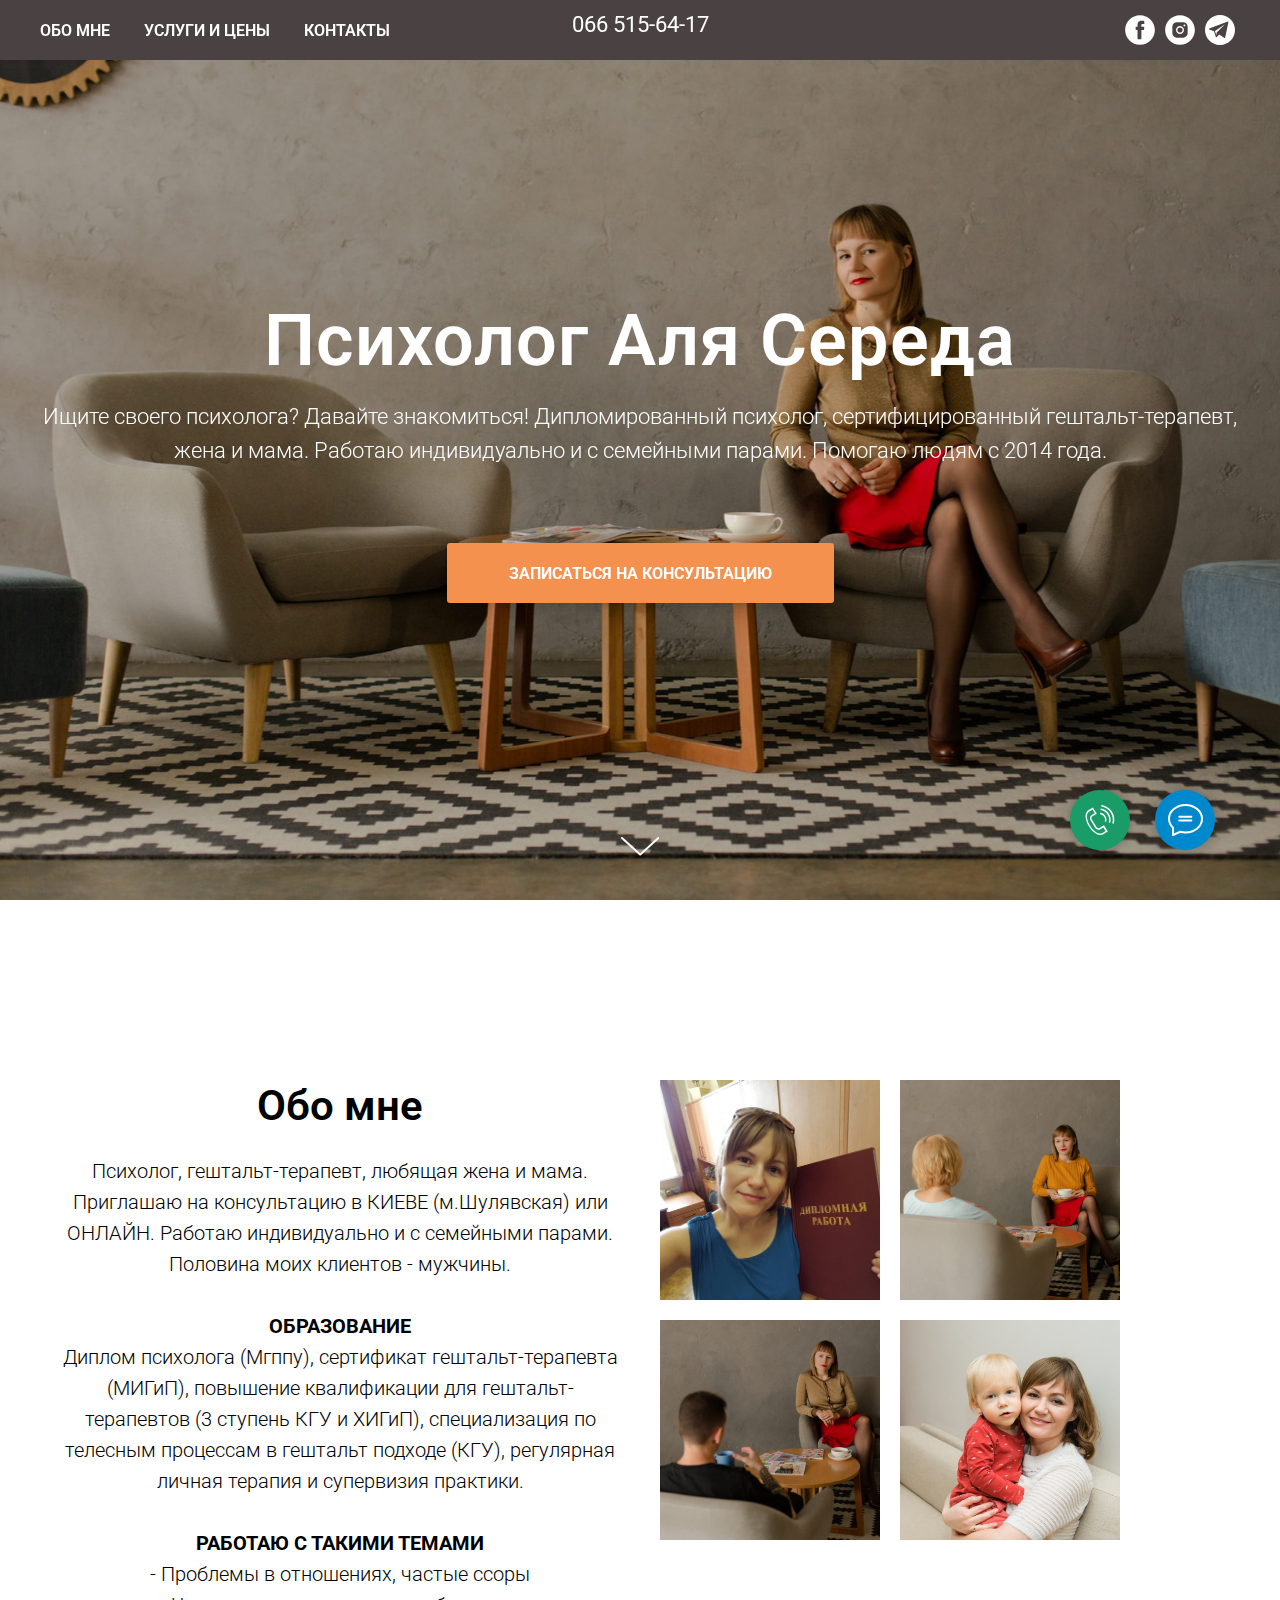
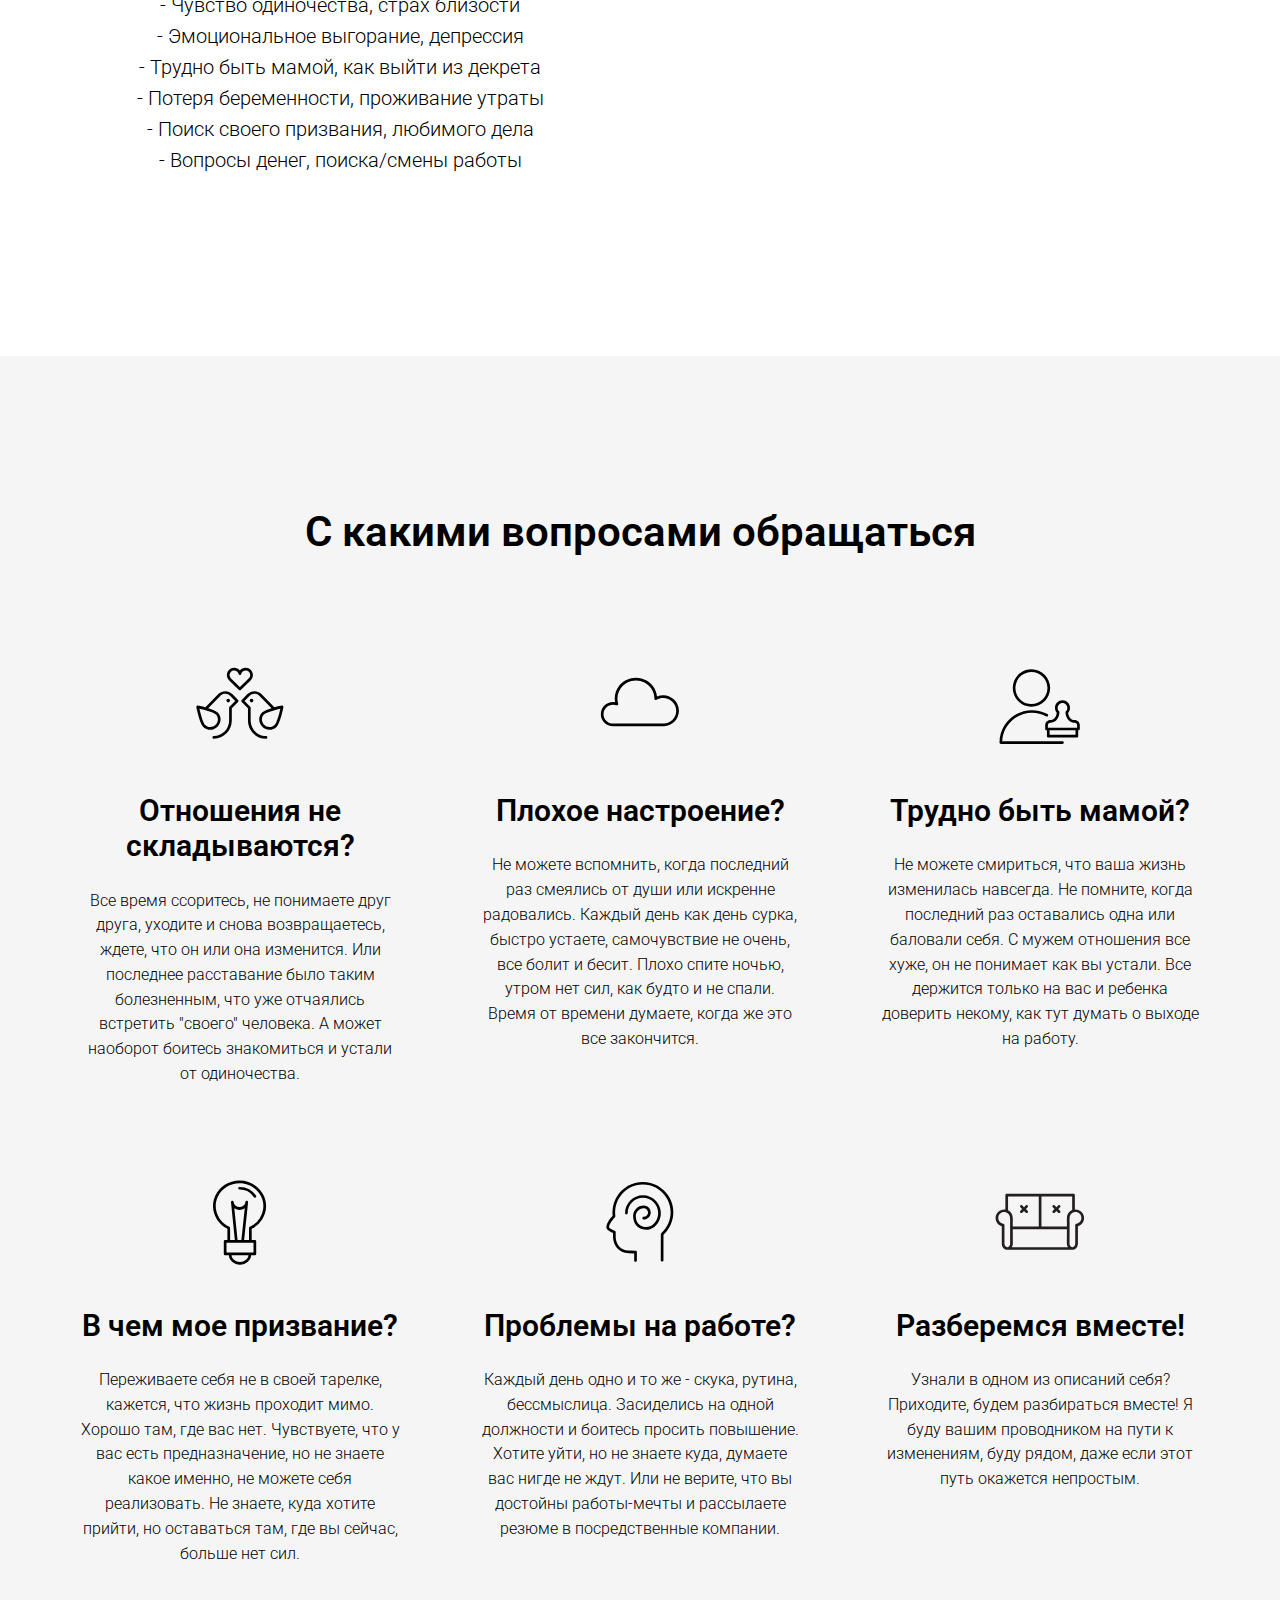
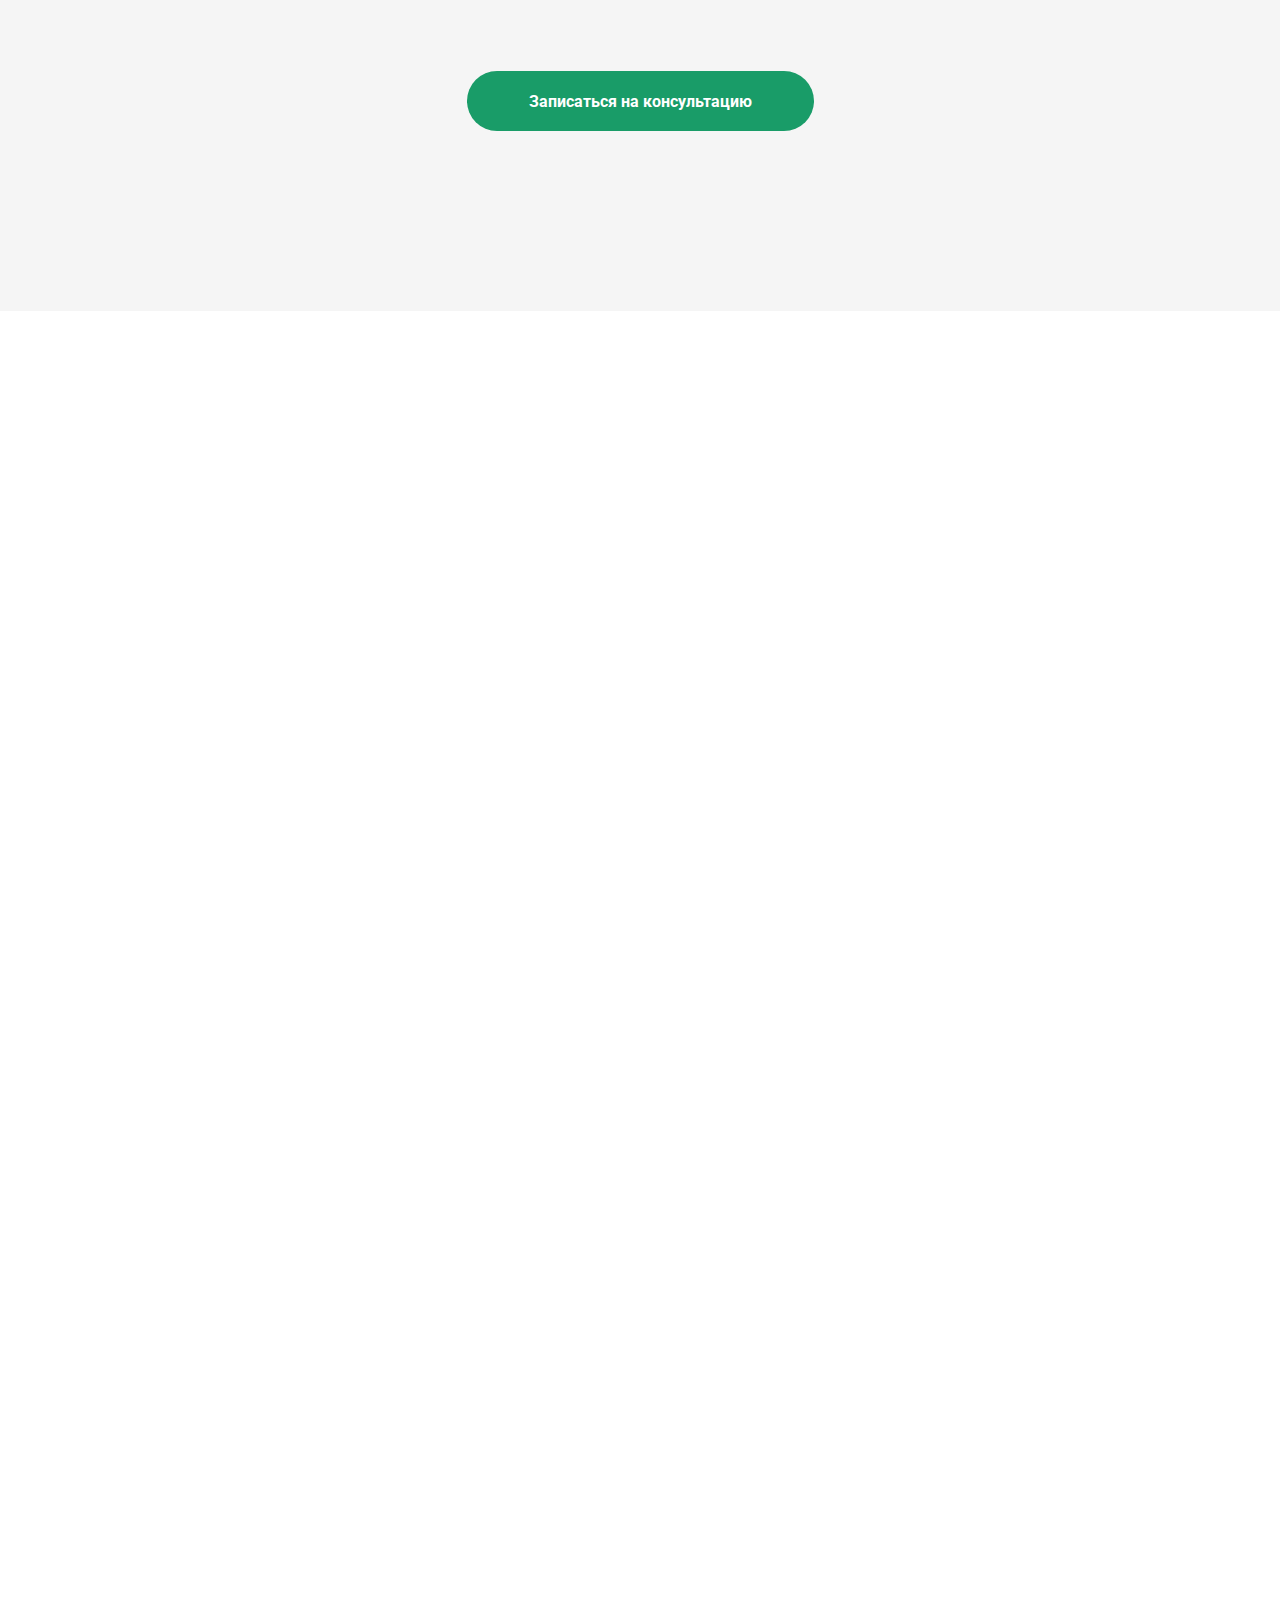
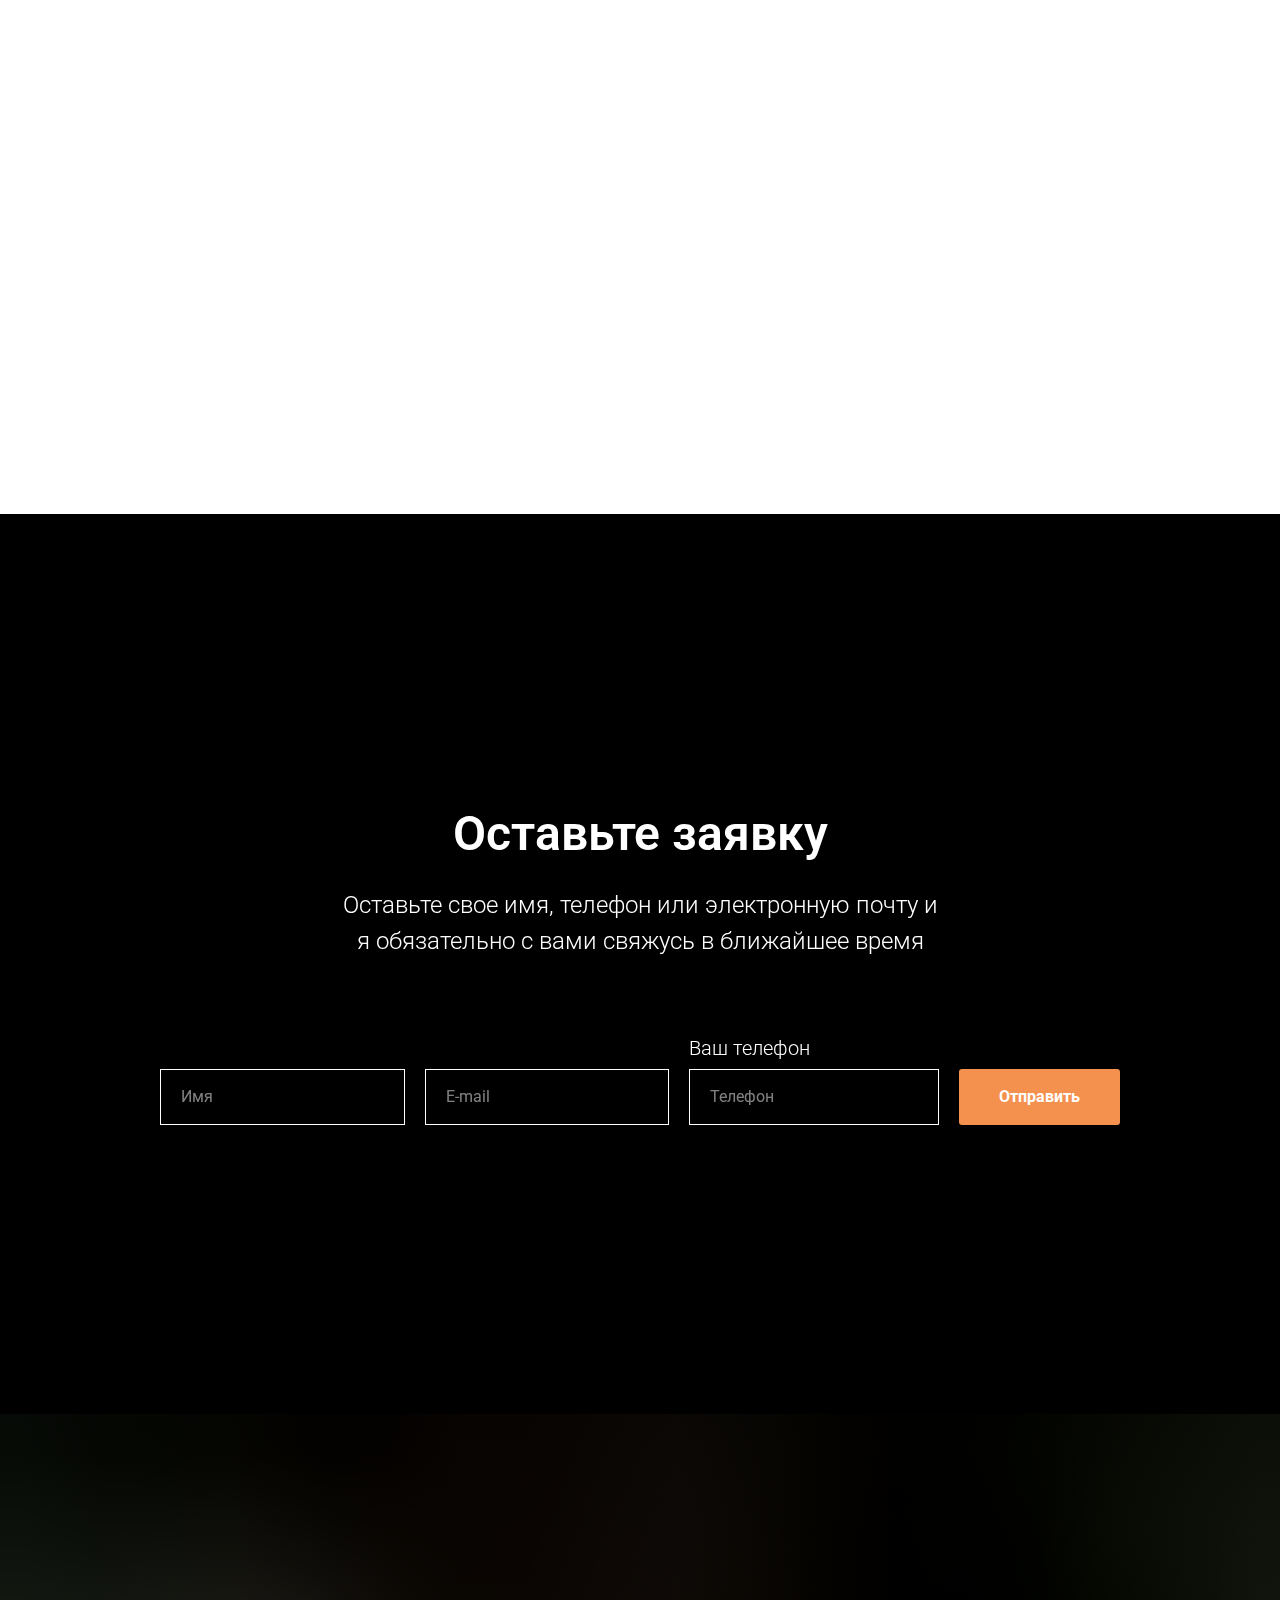
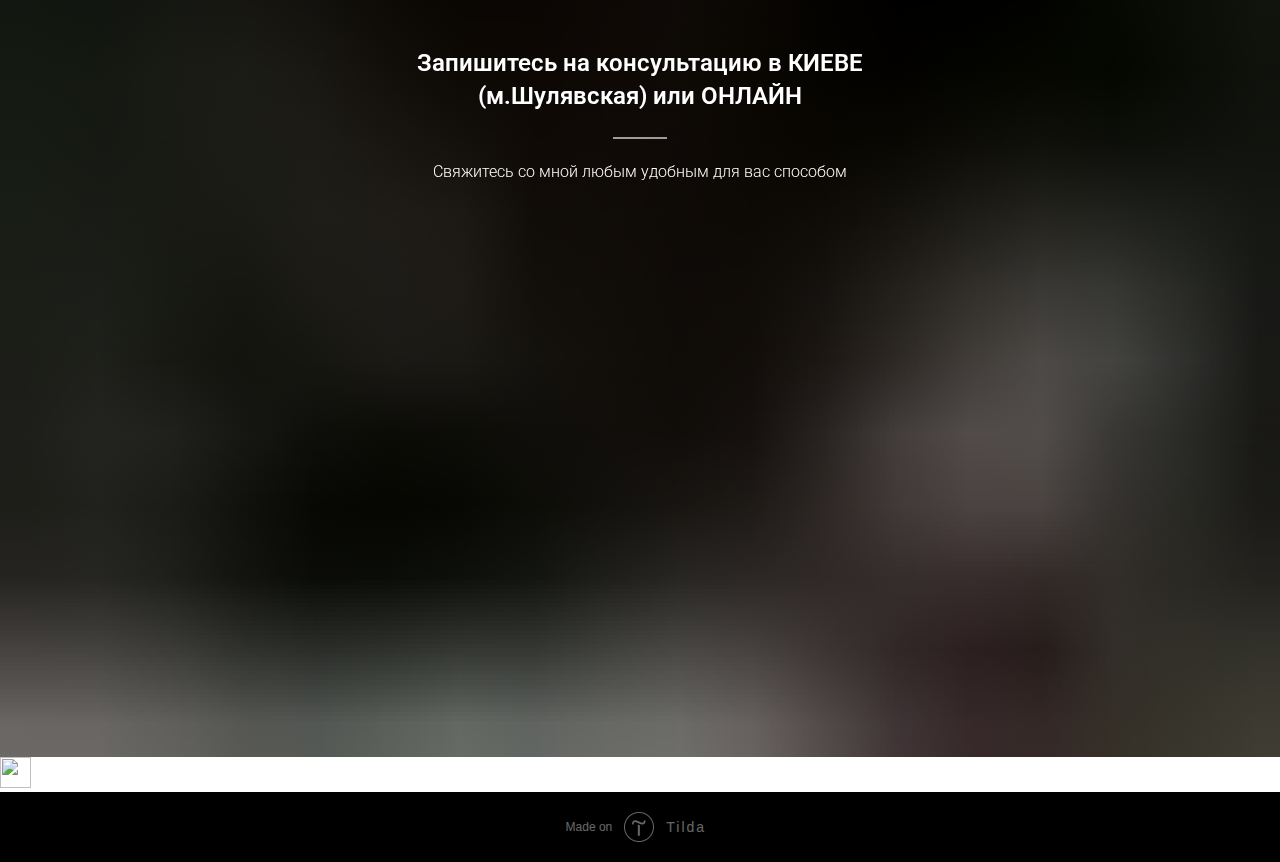
==== index.html @ 5d110de5 "Rename page8072774.html to index.html" ====
<!DOCTYPE html><html lang="ru"> <head><meta charset="utf-8" /><meta http-equiv="Content-Type" content="text/html; charset=utf-8" /><meta name="viewport" content="width=device-width, initial-scale=1.0" /><meta name="google-site-verification" content="AQiZdZLZB5bSzadBOx0NJYxa_UcF7WDVbw5_yuqaKsw" /><!--metatextblock--><title>Психолог Аля Середа</title><meta name="description" content="Тут вы можете записаться на консультацию к психологу Киеве или онлайн. Это именно то, что вам нужно при депрессии, семейных или рабочих проблемах" /><meta name="keywords" content="психолог киев, семейный психолог, психолог Аля Середа" /><meta property="og:url" content="https://alyasereda.com" /><meta property="og:title" content="Психолог Аля Середа" /><meta property="og:description" content="Тут вы можете записаться на консультацию к психологу Киеве или онлайн. Это именно то, что вам нужно при депрессии, семейных или рабочих проблемах" /><meta property="og:type" content="website" /><meta property="og:image" content="images/tild6432-6535-4733-b364-393765363735__-__resize__504x__img_9699_s__.jpg" /><link rel="canonical" href="https://alyasereda.com"><!--/metatextblock--><meta property="fb:app_id" content="257953674358265" /><meta name="format-detection" content="telephone=no" /><meta http-equiv="x-dns-prefetch-control" content="on"><link rel="dns-prefetch" href="https://ws.tildacdn.com"><link rel="shortcut icon" href="images/tild3739-3935-4138-a163-363962323061__favicon.ico" type="image/x-icon" /><link rel="apple-touch-icon" href="images/tild3034-3164-4632-a139-613263316333__android-chrome-192x1.png"><link rel="apple-touch-icon" sizes="76x76" href="images/tild3034-3164-4632-a139-613263316333__android-chrome-192x1.png"><link rel="apple-touch-icon" sizes="152x152" href="images/tild3034-3164-4632-a139-613263316333__android-chrome-192x1.png"><link rel="apple-touch-startup-image" href="images/tild3034-3164-4632-a139-613263316333__android-chrome-192x1.png"><meta name="msapplication-TileColor" content="#000000"><meta name="msapplication-TileImage" content="images/tild6436-6664-4865-b866-663563633131__android-chrome-256x2.png"><!-- Assets --><link rel="stylesheet" href="css/tilda-grid-3.0.min.css" type="text/css" media="all" onerror="this.loaderr='y';"/><link rel="stylesheet" href="css/tilda-blocks-2.14.css?t=1648021868" type="text/css" media="all" onerror="this.loaderr='y';" /><link rel="preconnect" href="https://fonts.gstatic.com"><link href="https://fonts.googleapis.com/css2?family=Roboto:wght@300;400;500;700&subset=latin,cyrillic&display=swap" rel="stylesheet"><link rel="stylesheet" href="css/tilda-animation-1.0.min.css" type="text/css" media="all" onerror="this.loaderr='y';" /><link rel="stylesheet" href="css/tilda-menusub-1.0.min.css" type="text/css" media="print" onload="this.media='all';" onerror="this.loaderr='y';" /><noscript><link rel="stylesheet" href="css/tilda-menusub-1.0.min.css" type="text/css" media="all" /></noscript><link rel="stylesheet" href="css/tilda-cover-1.0.min.css" type="text/css" media="all" onerror="this.loaderr='y';" /><link rel="stylesheet" href="css/tilda-forms-1.0.min.css" type="text/css" media="all" onerror="this.loaderr='y';" /><script src="js/jquery-1.10.2.min.js" onerror="this.loaderr='y';"></script><script src="js/tilda-scripts-3.0.min.js" onerror="this.loaderr='y';"></script><script src="js/tilda-blocks-2.7.js?t=1648021868" onerror="this.loaderr='y';"></script><script src="js/lazyload-1.3.min.js" charset="utf-8" async onerror="this.loaderr='y';"></script><script src="js/tilda-animation-1.0.min.js" charset="utf-8" async onerror="this.loaderr='y';"></script><script src="js/tilda-cover-1.0.min.js" charset="utf-8" async onerror="this.loaderr='y';"></script><script src="js/tilda-events-1.0.min.js" charset="utf-8" async onerror="this.loaderr='y';"></script><script src="js/tilda-menusub-1.0.min.js" charset="utf-8" async onerror="this.loaderr='y';"></script><script src="js/tilda-forms-1.0.min.js" charset="utf-8" async onerror="this.loaderr='y';"></script><script type='application/ld+json'>
{
  "@context": "http://www.schema.org",
  "@type": "ProfessionalService",
  "name": "Психолог Аля Середа",
  "url": "https://alyasereda.com/",
  "sameAs": [
     "https://www.facebook.com/psy.alya",
     "https://www.instagram.com/psy.alya/"
  ],
  "logo": "https://thumb.tildacdn.com/tild3765-6537-4662-b961-336132356261/-/cover/290x290/center/center/-/format/webp/IMG_9756_s_fb.jpg",
  "priceRange": "$$$",
  "image": "https://thumb.tildacdn.com/tild6262-3964-4135-a437-386534303232/-/cover/290x290/center/center/-/format/webp/IMG_9737_s_fb.jpg",
  "description": "Психолог, гештальт-терапевт, любящая жена и мама. Приглашаю на консультацию в КИЕВЕ (м.Шулявская) или ОНЛАЙН. Работаю индивидуально и с семейными парами. Половина моих клиентов - мужчины.\n",
  "address": {
     "@type": "PostalAddress",
     "streetAddress": "ул. Смоленская 31/33",
     "addressLocality": "Киев",
     "addressRegion": "Киев",
     "postalCode": "02000",
     "addressCountry": "Украина"
  },
  "geo": {
     "@type": "GeoCoordinates",
     "latitude": "50.4511314",
     "longitude": "30.4431903"
  },
  "hasMap": "https://g.page/alyasereda?share",
   "openingHours": "Mo 08:00-22:00 Tu 08:00-22:00 We 08:00-22:00 Th 08:00-22:00 Fr 08:00-22:00 Sa 08:00-22:00 Su 08:00-22:00",
  "telephone": "0665156417"
}
</script>

<script type="application/ld+json">
{
  "@context": "http://schema.org/",
  "@type": "BreadcrumbList",
  "itemListElement": [
    {
      "@type": "ListItem",
      "position": 1,
      "name": "Обо мне",
      "item": "https://alyasereda.com/#aboutme"
    },
    {
      "@type": "ListItem",
      "position": 2,
      "name": "С чем я работаю",
      "item": "https://alyasereda.com/#service"
    },
    {
      "@type": "ListItem",
      "position": 3,
      "name": "Записаться",
      "item": "https://alyasereda.com/#rec140553899"
    }
  ]
}
</script><script type="text/javascript">window.dataLayer = window.dataLayer || [];</script><!-- Google Tag Manager --><script type="text/javascript">(function(w,d,s,l,i){w[l]=w[l]||[];w[l].push({'gtm.start':	new Date().getTime(),event:'gtm.js'});var f=d.getElementsByTagName(s)[0],	j=d.createElement(s),dl=l!='dataLayer'?'&l='+l:'';j.async=true;j.src=	'https://www.googletagmanager.com/gtm.js?id='+i+dl;f.parentNode.insertBefore(j,f);	})(window,document,'script','dataLayer','GTM-NX2RBJX');</script><!-- End Google Tag Manager --><script type="text/javascript">(function () {
if((/bot|google|yandex|baidu|bing|msn|duckduckbot|teoma|slurp|crawler|spider|robot|crawling|facebook/i.test(navigator.userAgent))===false && typeof(sessionStorage)!='undefined' && sessionStorage.getItem('visited')!=='y' && document.visibilityState){	var style=document.createElement('style');	style.type='text/css';	style.innerHTML='@media screen and (min-width: 980px) {.t-records {opacity: 0;}.t-records_animated {-webkit-transition: opacity ease-in-out .2s;-moz-transition: opacity ease-in-out .2s;-o-transition: opacity ease-in-out .2s;transition: opacity ease-in-out .2s;}.t-records.t-records_visible {opacity: 1;}}';	document.getElementsByTagName('head')[0].appendChild(style);	function t_setvisRecs(){	var alr=document.querySelectorAll('.t-records');	Array.prototype.forEach.call(alr, function(el) {	el.classList.add("t-records_animated");	});	setTimeout(function () {	Array.prototype.forEach.call(alr, function(el) {	el.classList.add("t-records_visible");	});	sessionStorage.setItem("visited", "y");	}, 400);	}	document.addEventListener('DOMContentLoaded', t_setvisRecs);
}
})();</script></head><body class="t-body" style="margin:0;"><!--allrecords--><div id="allrecords" data-tilda-export="yes" class="t-records" data-hook="blocks-collection-content-node" data-tilda-project-id="1781145" data-tilda-page-id="8072774" data-tilda-formskey="b6223932297da66029afec306ad3d071" data-tilda-lazy="yes" data-tilda-project-lang="RU" data-tilda-page-headcode="yes"><div id="rec140553889" class="r t-rec" style=" " data-animationappear="off" data-record-type="446" ><!-- T446 --><div id="nav140553889marker"></div> <div class="t446__mobile t446__positionfixed" > <div class="t446__mobile_container"> <div class="t446__mobile_text t-name t-name_md" field="text"><a href="tel:+380665156417">066 515-64-17</a><br /><br /></div> <div class="t446__mobile_burger"> <span></span> <span></span> <span></span> <span></span> </div> </div> </div><div id="nav140553889" class="t446 t446__hidden t446__positionfixed " style="background-color: rgba(74,66,66,1); height:60px; box-shadow: 0px 1px 3px rgba(0,0,0,0.0);" data-bgcolor-hex="#4a4242" data-bgcolor-rgba="rgba(74,66,66,1)" data-navmarker="nav140553889marker" data-appearoffset="" data-bgopacity-two="" data-menushadow="0" data-bgopacity="1" data-menu-items-align="left" data-menu="yes"> <div class="t446__maincontainer " style="height:60px;"> <div class="t446__logowrapper"> <div class="t446__logowrapper2"> <div > <a href="tel:+380665156417" style="color:#ffffff;font-size:35px;"> <div class="t446__logo t-title" field="title" style="color:#ffffff;font-size:35px;"><span style="font-size: 22px;">066 515-64-17</span><br /><br /></div> </a> </div> </div> </div> <div class="t446__leftwrapper" style=" text-align: left;"> <div class="t446__leftmenuwrapper"> <ul class="t446__list"> <li class="t446__list_item" style="padding:0 15px 0 0;"><a class="t-menu__link-item" href="#about" data-menu-submenu-hook="" style="color:#ffffff;font-weight:600;" data-menu-item-number="1">ОБО МНЕ</a> </li> <li class="t446__list_item" style="padding:0 15px;"><a class="t-menu__link-item" href="#service" data-menu-submenu-hook="" style="color:#ffffff;font-weight:600;" data-menu-item-number="2">УСЛУГИ И ЦЕНЫ</a> </li> <li class="t446__list_item" style="padding:0 0 0 15px;"><a class="t-menu__link-item" href="#contacts" data-menu-submenu-hook="" style="color:#ffffff;font-weight:600;" data-menu-item-number="3">КОНТАКТЫ</a> </li> </ul> </div> </div> <div class="t446__rightwrapper" style=" text-align: right;"> <div class="t446__rightmenuwrapper"> <ul class="t446__list"> </ul> </div> <div class="t446__additionalwrapper"> <div class="t-sociallinks"> <div class="t-sociallinks__wrapper"> <div class="t-sociallinks__item"> <a href="https://www.facebook.com/psy.alya/" target="_blank"> <svg class="t-sociallinks__svg" version="1.1" id="Layer_1" xmlns="http://www.w3.org/2000/svg" xmlns:xlink="http://www.w3.org/1999/xlink" x="0px" y="0px" width="30px" height="30px" viewBox="0 0 48 48" enable-background="new 0 0 48 48" xml:space="preserve"><desc>Facebook</desc><path style="fill:#ffffff;" d="M47.761,24c0,13.121-10.638,23.76-23.758,23.76C10.877,47.76,0.239,37.121,0.239,24c0-13.124,10.638-23.76,23.764-23.76C37.123,0.24,47.761,10.876,47.761,24 M20.033,38.85H26.2V24.01h4.163l0.539-5.242H26.2v-3.083c0-1.156,0.769-1.427,1.308-1.427h3.318V9.168L26.258,9.15c-5.072,0-6.225,3.796-6.225,6.224v3.394H17.1v5.242h2.933V38.85z"/></svg> </a> </div> <div class="t-sociallinks__item"> <a href="https://www.instagram.com/psy.alya/" target="_blank"> <svg class="t-sociallinks__svg" version="1.1" id="Layer_1" xmlns="http://www.w3.org/2000/svg" xmlns:xlink="http://www.w3.org/1999/xlink" width="30px" height="30px" viewBox="0 0 30 30" xml:space="preserve"><desc>Instagram</desc><path style="fill:#ffffff;" d="M15,11.014 C12.801,11.014 11.015,12.797 11.015,15 C11.015,17.202 12.802,18.987 15,18.987 C17.199,18.987 18.987,17.202 18.987,15 C18.987,12.797 17.199,11.014 15,11.014 L15,11.014 Z M15,17.606 C13.556,17.606 12.393,16.439 12.393,15 C12.393,13.561 13.556,12.394 15,12.394 C16.429,12.394 17.607,13.561 17.607,15 C17.607,16.439 16.444,17.606 15,17.606 L15,17.606 Z"></path><path style="fill:#ffffff;" d="M19.385,9.556 C18.872,9.556 18.465,9.964 18.465,10.477 C18.465,10.989 18.872,11.396 19.385,11.396 C19.898,11.396 20.306,10.989 20.306,10.477 C20.306,9.964 19.897,9.556 19.385,9.556 L19.385,9.556 Z"></path><path style="fill:#ffffff;" d="M15.002,0.15 C6.798,0.15 0.149,6.797 0.149,15 C0.149,23.201 6.798,29.85 15.002,29.85 C23.201,29.85 29.852,23.202 29.852,15 C29.852,6.797 23.201,0.15 15.002,0.15 L15.002,0.15 Z M22.666,18.265 C22.666,20.688 20.687,22.666 18.25,22.666 L11.75,22.666 C9.312,22.666 7.333,20.687 7.333,18.28 L7.333,11.734 C7.333,9.312 9.311,7.334 11.75,7.334 L18.25,7.334 C20.688,7.334 22.666,9.312 22.666,11.734 L22.666,18.265 L22.666,18.265 Z"></path></svg> </a> </div> <div class="t-sociallinks__item"> <a href="https://t.me/psyalya" target="_blank"> <svg class="t-sociallinks__svg" version="1.1" id="Layer_1" xmlns="http://www.w3.org/2000/svg" xmlns:xlink="http://www.w3.org/1999/xlink" width="30px" height="30px" viewBox="0 0 60 60" xml:space="preserve"><desc>Telegram</desc><path style="fill:#ffffff;" d="M30 0C13.4 0 0 13.4 0 30s13.4 30 30 30 30-13.4 30-30S46.6 0 30 0zm16.9 13.9l-6.7 31.5c-.1.6-.8.9-1.4.6l-10.3-6.9-5.5 5.2c-.5.4-1.2.2-1.4-.4L18 32.7l-9.5-3.9c-.7-.3-.7-1.5 0-1.8l37.1-14.1c.7-.2 1.4.3 1.3 1z"/><path style="fill:#ffffff;" d="M22.7 40.6l.6-5.8 16.8-16.3-20.2 13.3"/></svg> </a> </div> </div></div> </div> </div> </div></div><style>@media screen and (max-width: 980px) {
@media screen and (max-width: 980px) { #rec140553889 .t446 { position: fixed; top: 64px; max-height: calc(100% - 64px); }
}
}</style><script>	$(document).ready(function() { t446_setLogoPadding('140553889'); });	var t446__doResize; $(window).on('resize', function(){ t446_checkOverflow('140553889', '60'); clearTimeout(t446__doResize); t446__doResize = setTimeout(function() { t446_checkOverflow('140553889', '60'); }, 200); }); $(window).on('load', function() { t446_checkOverflow('140553889', '60'); });	$(document).ready(function() { t446_checkOverflow('140553889', '60'); }); $(document).ready(function() { t446_highlight(); t446_checkAnchorLinks('140553889'); });
$(window).on('resize', function() { t446_setBg('140553889');
});
$(document).ready(function() { t446_setBg('140553889');
});</script><script> $(document).ready(function() { t446_createMobileMenu('140553889'); }); </script><style>#rec140553889 .t-menu__link-item{	}
@supports (overflow:-webkit-marquee) and (justify-content:inherit)
{ #rec140553889 .t-menu__link-item, #rec140553889 .t-menu__link-item.t-active { opacity: 1 !important; }
}</style><script type="text/javascript"> $(document).ready(function() { setTimeout(function(){ t_onFuncLoad('t_menusub_init', function() { t_menusub_init('140553889'); }); }, 500); });</script><style>@media screen and (max-width: 980px) { #rec140553889 .t-menusub__menu .t-menusub__link-item { color:#ffffff !important; } #rec140553889 .t-menusub__menu .t-menusub__link-item.t-active { color:#ffffff !important; }
}</style> <!--[if IE 8]><style>#rec140553889 .t446 { filter: progid:DXImageTransform.Microsoft.gradient(startColorStr='#D94a4242', endColorstr='#D94a4242');
}</style><![endif]--> </div><div id="rec140553890" class="r t-rec" style=" " data-record-type="205" ><!-- cover --><div class="t-cover" id="recorddiv140553890" bgimgfield="img" style="height:100vh; background-image:url('images/tild6432-6535-4733-b364-393765363735__-__resize__20x__img_9699_s__.jpg');" ><div class="t-cover__carrier" id="coverCarry140553890" data-content-cover-id="140553890" data-content-cover-bg="images/tild6432-6535-4733-b364-393765363735__img_9699_s__.jpg" data-content-cover-height="100vh" data-content-cover-parallax="dynamic" style="height:100vh;background-attachment:scroll; "></div> <div class="t-cover__filter" style="height:100vh;background-image: -moz-linear-gradient(top, rgba(0,0,0,0.0), rgba(0,0,0,0.0));background-image: -webkit-linear-gradient(top, rgba(0,0,0,0.0), rgba(0,0,0,0.0));background-image: -o-linear-gradient(top, rgba(0,0,0,0.0), rgba(0,0,0,0.0));background-image: -ms-linear-gradient(top, rgba(0,0,0,0.0), rgba(0,0,0,0.0));background-image: linear-gradient(top, rgba(0,0,0,0.0), rgba(0,0,0,0.0));filter: progid:DXImageTransform.Microsoft.gradient(startColorStr='#fe000000', endColorstr='#fe000000');"></div><div class="t-container"> <div class="t-width t-width_100" style="margin:0 auto;"><div class="t-cover__wrapper t-valign_middle" style="height:100vh; position: relative;z-index:1;"> <div class="t182"> <div data-hook-content="covercontent"> <div class="t182__wrapper"> <h1 class="t182__title t-title t-title_xl" style="line-height:1;" field="title"><div style="line-height: 40px; text-align: center;" data-customstyle="yes">Психолог Аля Середа</div></h1> <div class="t182__descr t-descr t-descr_lg" style="" field="descr">Ищите своего психолога? Давайте знакомиться! Дипломированный психолог, сертифицированный гештальт-терапевт, жена и мама. Работаю индивидуально и с семейными парами. Помогаю людям с 2014 года. <br /></div> <div class="t182__buttons"> <a href="#rec140553899" target="" class="t-btn js-click-stat " data-tilda-event-name="/tilda/click/rec140553890/button1" style="color:#ffffff;background-color:#f5914f;border-radius:3px; -moz-border-radius:3px; -webkit-border-radius:3px;text-transform:uppercase;box-shadow: 0px 0px 20px 0px rgba(0, 0, 0, 0.3);"><table style="width:100%; height:100%;"><tr><td>Записаться на консультацию</td></tr></table></a> </div> </div> </div> </div> </div> </div> </div> <!-- arrow --> <div class="t-cover__arrow"><div class="t-cover__arrow-wrapper t-cover__arrow-wrapper_animated"><div class="t-cover__arrow_mobile"><svg class="t-cover__arrow-svg" style="fill:#ffffff;" x="0px" y="0px" width="38.417px" height="18.592px" viewBox="0 0 38.417 18.592" style="enable-background:new 0 0 38.417 18.592;"><g><path d="M19.208,18.592c-0.241,0-0.483-0.087-0.673-0.261L0.327,1.74c-0.408-0.372-0.438-1.004-0.066-1.413c0.372-0.409,1.004-0.439,1.413-0.066L19.208,16.24L36.743,0.261c0.411-0.372,1.042-0.342,1.413,0.066c0.372,0.408,0.343,1.041-0.065,1.413L19.881,18.332C19.691,18.505,19.449,18.592,19.208,18.592z"/></g></svg></div></div></div> <!-- arrow --> </div> </div><div id="rec313558407" class="r t-rec" style=" " data-animationappear="off" data-record-type="651" ><!-- T651 --><div class="t651" style="right:150px;left:initial;"> <div class="t651__btn" style="right:150px;left:initial;"> <div class="t651__btn_wrapper t651__btn_animate" style="background:#199c68;"> <svg role="presentation" class="t651__icon" style="fill:#ffffff;" xmlns="http://www.w3.org/2000/svg" width="30px" height="30px" viewBox="0 0 19.3 20.1"> <path d="M4.6 7.6l-.5-.9 2-1.2L4.6 3l-2 1.3-.6-.9 2.9-1.7 2.6 4.1"/> <path d="M9.9 20.1c-.9 0-1.9-.3-2.9-.9-1.7-1-3.4-2.7-4.7-4.8-3-4.7-3.1-9.2-.3-11l.5.9C.2 5.7.4 9.7 3 13.9c1.2 2 2.8 3.6 4.3 4.5 1.1.6 2.7 1.1 4.1.3l1.9-1.2L12 15l-2 1.2c-1.2.7-2.8.3-3.5-.8l-3.2-5.2c-.7-1.2-.4-2.7.8-3.5l.5.9c-.7.4-.9 1.3-.5 2l3.2 5.2c.4.7 1.5.9 2.2.5l2.8-1.7 2.6 4.1-2.8 1.7c-.7.5-1.4.7-2.2.7zM13.7 11.3l-.9-.3c.4-1.1.2-2.2-.4-3.1-.6-1-1.7-1.6-2.8-1.7l.1-1c1.5.1 2.8.9 3.6 2.1.7 1.2.9 2.7.4 4z"/> <path d="M16.5 11.9l-1-.3c.5-1.8.2-3.7-.8-5.3-1-1.6-2.7-2.6-4.7-2.9l.1-1c2.2.3 4.2 1.5 5.4 3.3 1.2 1.9 1.6 4.1 1 6.2z"/> <path d="M18.9 12.5l-1-.3c.7-2.5.2-5.1-1.1-7.2-1.4-2.2-3.7-3.6-6.3-4l.1-1c2.9.4 5.4 2 7 4.4 1.6 2.4 2.1 5.3 1.3 8.1z"/> </svg> <svg class="t651__icon-close" width="16px" height="16px" viewBox="0 0 23 23" version="1.1" xmlns="http://www.w3.org/2000/svg" xmlns:xlink="http://www.w3.org/1999/xlink"> <g stroke="none" stroke-width="1" fill="#000" fill-rule="evenodd"> <rect transform="translate(11.313708, 11.313708) rotate(-45.000000) translate(-11.313708, -11.313708) " x="10.3137085" y="-3.6862915" width="2" height="30"></rect> <rect transform="translate(11.313708, 11.313708) rotate(-315.000000) translate(-11.313708, -11.313708) " x="10.3137085" y="-3.6862915" width="2" height="30"></rect> </g> </svg> </div> </div> <div class="t651__popup" > <div class="t651__popup-container" style="right:150px;left:initial;"> <div class="t651__wrapper" > <div class="t651__title t-name t-name_xl" style="">Здравствуйте, хотите, мы Вам перезвоним в течении часа</div> <form id="form313558407" name='form313558407' role="form" action='https://forms.tildacdn.com/procces/' method='POST' data-formactiontype="2" data-inputbox=".t651__blockinput" data-success-url="https://alyasereda.com" class="js-form-proccess " data-tilda-captchakey=""> <input type="hidden" name="formservices[]" value="202f9c6d2dc98e90ad347c90d3d2d419" class="js-formaction-services"> <input type="hidden" name="formservices[]" value="22d1894b0d394ebbea24ee82b02a96b7" class="js-formaction-services"> <input type="hidden" name="formservices[]" value="9af85d34919995920a8906f2113a9ee5" class="js-formaction-services"> <div class="t651__input-container"> <div class="t651__allert-wrapper"> <div class="js-errorbox-all t651__blockinput-errorbox" style="display:none;"> <div class="t651__blockinput-errors-text t-descr t-descr_xs"> <p class="t651__blockinput-errors-item js-rule-error js-rule-error-all"></p> <p class="t651__blockinput-errors-item js-rule-error js-rule-error-req"></p> <p class="t651__blockinput-errors-item js-rule-error js-rule-error-email"></p> <p class="t651__blockinput-errors-item js-rule-error js-rule-error-name"></p> <p class="t651__blockinput-errors-item js-rule-error js-rule-error-phone"></p> <p class="t651__blockinput-errors-item js-rule-error js-rule-error-string"></p> </div> </div> <div class="js-successbox t651__blockinput-success t-text t-text_md" style="display:none;"> <div class="t651__success-icon"> <svg width="50px" height="50px" viewBox="0 0 50 50"> <g stroke="none" stroke-width="1" fill="none" fill-rule="evenodd"> <g fill="#222"> <path d="M25.0982353,49.2829412 C11.5294118,49.2829412 0.490588235,38.2435294 0.490588235,24.6752941 C0.490588235,11.1064706 11.53,0.0670588235 25.0982353,0.0670588235 C38.6664706,0.0670588235 49.7058824,11.1064706 49.7058824,24.6752941 C49.7058824,38.2441176 38.6664706,49.2829412 25.0982353,49.2829412 L25.0982353,49.2829412 Z M25.0982353,1.83176471 C12.5023529,1.83176471 2.25529412,12.0794118 2.25529412,24.6752941 C2.25529412,37.2705882 12.5023529,47.5182353 25.0982353,47.5182353 C37.6941176,47.5182353 47.9411765,37.2705882 47.9411765,24.6752941 C47.9411765,12.0794118 37.6941176,1.83176471 25.0982353,1.83176471 L25.0982353,1.83176471 Z"></path> <path d="M22.8435294,30.5305882 L18.3958824,26.0829412 C18.0511765,25.7382353 18.0511765,25.18 18.3958824,24.8352941 C18.7405882,24.4905882 19.2988235,24.4905882 19.6435294,24.8352941 L22.8429412,28.0347059 L31.7282353,19.1488235 C32.0729412,18.8041176 32.6311765,18.8041176 32.9758824,19.1488235 C33.3205882,19.4935294 33.3205882,20.0517647 32.9758824,20.3964706 L22.8435294,30.5305882 L22.8435294,30.5305882 Z"></path> </g> </g> </svg> </div> <div class="t651__success-message t-descr t-descr_sm" >Спасибо, мы с вами свяжемся в ближайшее время</div></div> </div> <div class="t651__input-wrapper"> <div class="t651__blockinput"> <input type="text" name="phone" class="t651__input t-input js-tilda-rule " value="" placeholder="+ 38 (050) 111-11-11" data-tilda-req="1" data-tilda-rule="phone" style=" border:1px solid #d1d1d1; "> </div> <div class="t651__blockbutton"> <button type="submit" class="t651__submit t-submit" style="background-color:#199c68;text-transform:uppercase;">Обратный вызов</button> </div> </div> </div> </form> <div class="t651__additional-info"><div class="t651__text t-descr t-descr_sm" style="">Или вы можете позвонить нам</div> <div class="t651__phone t-descr t-descr_sm" style="">+38 (066)515-6417</div> </div> </div> </div> </div></div><style> @media screen and (max-width: 960px) { .t651 .t651__btn{ bottom:80px !important; } }</style><script type="text/javascript">$(document).ready(function(){ setTimeout(function(){ t651_initPopup('313558407'); }, 500);
});</script> </div><div id="rec313549949" class="r t-rec" style=" " data-animationappear="off" data-record-type="898" ><div class="t898 " style=""> <div class="t898__wrapper" style=" "> <input type="checkbox" class="t898__btn_input" id="t898__btn_input_313549949" /> <label for="t898__btn_input_313549949" class="t898__btn_label" style=" "> <svg class="t898__icon t898__icon-write" width="35" height="32" viewBox="0 0 35 32" xmlns="http://www.w3.org/2000/svg"> <path d="M11.2667 12.6981H23.3667M11.2667 16.4717H23.3667M4.8104 23.5777C2.4311 21.1909 1 18.1215 1 14.7736C1 7.16679 8.38723 1 17.5 1C26.6128 1 34 7.16679 34 14.7736C34 22.3804 26.6128 28.5472 17.5 28.5472C15.6278 28.5472 13.8286 28.2868 12.1511 27.8072L12 27.7925L5.03333 31V23.8219L4.8104 23.5777Z" stroke="#ffffff" stroke-width="2" stroke-miterlimit="10" stroke-linecap="round" stroke-linejoin="round" fill="none" /> </svg> <svg xmlns="http://www.w3.org/2000/svg" width="16" height="16" class="t898__icon t898__icon-close" viewBox="0 0 23 23"> <g fillRule="evenodd"> <path d="M10.314 -3.686H12.314V26.314H10.314z" transform="rotate(-45 11.314 11.314)" /> <path d="M10.314 -3.686H12.314V26.314H10.314z" transform="rotate(45 11.314 11.314)" /> </g> </svg> </label> <a class="t898__icon t898__icon-telegram_wrapper t898__icon_link" href="https://t.me/psyalya" target="_blank" rel="nofollow noopener noreferrer"> <span class="t898__tooltip t-name t-name_xs"> Telegram </span> <svg width="50" height="50" viewBox="0 0 50 50" fill="none" xmlns="http://www.w3.org/2000/svg"><path d="M25 50C38.8071 50 50 38.8071 50 25C50 11.1929 38.8071 0 25 0C11.1929 0 0 11.1929 0 25C0 38.8071 11.1929 50 25 50Z" fill="#0087D0"/><path d="M36.11 13.0399L9.40999 22.7999C8.86999 22.9999 8.85999 23.7999 9.38999 24.0299L16.23 26.7199L18.78 34.4099C18.93 34.8199 19.47 34.9599 19.81 34.6799L23.73 31.1899L31.17 35.9099C31.55 36.1499 32.06 35.9399 32.15 35.5099L36.99 13.7599C37.09 13.2799 36.59 12.8699 36.11 13.0599V13.0399ZM20.03 28.1599L19.6 32.1199L17.53 26.0299L32.1 16.8699L20.03 28.1699V28.1599Z" fill="white"/></svg> </a> <a class="t898__icon t898__icon-whatsapp_wrapper t898__icon_link" href="https://wa.me/380665156417" target="_blank" rel="nofollow noopener noreferrer"> <span class="t898__tooltip t-name t-name_xs"> WhatsApp </span> <svg width="50" height="50" fill="none" xmlns="http://www.w3.org/2000/svg"> <path d="M25 50a25 25 0 100-50 25 25 0 000 50z" fill="#fff"/> <path d="M26.1 12a12.1 12.1 0 00-10.25 18.53l.29.46-1.22 4.46 4.57-1.2.45.27a12.1 12.1 0 106.16-22.51V12zm6.79 17.22c-.3.85-1.72 1.62-2.41 1.72-.62.1-1.4.14-2.25-.14-.7-.22-1.37-.47-2.03-.77-3.59-1.57-5.93-5.24-6.1-5.48-.19-.24-1.47-1.97-1.47-3.76 0-1.79.93-2.67 1.25-3.03.33-.37.72-.46.96-.46.23 0 .47 0 .68.02.22 0 .52-.09.8.62l1.1 2.7c.1.18.16.4.04.64s-.18.39-.36.6c-.18.21-.38.47-.54.64-.18.18-.36.38-.15.74.2.36.92 1.55 1.98 2.52 1.37 1.23 2.52 1.62 2.88 1.8.35.18.56.15.77-.1.2-.23.9-1.05 1.13-1.42.24-.36.48-.3.8-.18.33.12 2.09 1 2.44 1.18.36.19.6.28.69.43.09.15.09.88-.21 1.73z" fill="#27D061"/> <path d="M25 0a25 25 0 100 50 25 25 0 000-50zm1.03 38.37c-2.42 0-4.8-.6-6.9-1.76l-7.67 2 2.05-7.45a14.3 14.3 0 01-1.93-7.2c0-7.92 6.49-14.38 14.45-14.38a14.4 14.4 0 110 28.79z" fill="#27D061"/> </svg> </a> <a class="t898__icon t898__icon-viber_wrapper t898__icon_link" href="viber://chat?number=%2B380665156417" target="_blank" rel="nofollow noopener noreferrer"> <span class="t898__tooltip t-name t-name_xs"> Viber </span> <svg width="50" height="50" viewBox="0 0 50 50" fill="none" xmlns="http://www.w3.org/2000/svg"><path d="M25 43C34.9411 43 43 34.9411 43 25C43 15.0589 34.9411 7 25 7C15.0589 7 7 15.0589 7 25C7 34.9411 15.0589 43 25 43Z" fill="white"/><path d="M25 0C11.194 0 0 11.194 0 25C0 38.806 11.194 50 25 50C38.806 50 50 38.806 50 25C50 11.194 38.806 0 25 0ZM24.063 12.977C24.247 12.973 24.439 13.002 24.604 13.002C24.671 13.002 24.734 12.996 24.787 12.982C30.735 13.198 35.924 18.605 35.817 24.552C35.817 25.092 36.033 25.958 35.167 25.958C34.302 25.958 34.519 25.093 34.519 24.444C34.4326 23.7048 34.3034 22.9712 34.132 22.247C33.9787 21.5995 33.7772 20.9644 33.529 20.347C33.1967 19.5117 32.7468 18.7281 32.193 18.02C30.586 15.991 28.146 14.827 24.679 14.28C24.139 14.173 23.381 14.28 23.381 13.632C23.381 13.069 23.705 12.977 24.063 12.977V12.977ZM32.248 24.768C31.275 24.877 31.49 24.011 31.383 23.471C30.733 19.686 29.436 18.281 25.544 17.415C25.004 17.307 24.139 17.415 24.246 16.551C24.355 15.686 25.219 16.011 25.761 16.119C29.653 16.551 32.789 19.794 32.789 23.471C32.681 23.903 33.005 24.661 32.249 24.769L32.248 24.768ZM29.869 22.823C29.869 23.255 29.869 23.795 29.22 23.903C28.788 23.903 28.571 23.579 28.463 23.147C28.355 21.525 27.489 20.66 25.868 20.443C25.436 20.335 24.895 20.227 25.11 19.577C25.22 19.145 25.65 19.145 26.085 19.145C27.923 19.038 29.869 20.984 29.869 22.823ZM35.924 34.718C35.275 36.556 33.004 38.394 31.058 38.394C30.842 38.286 30.301 38.286 29.761 38.069C21.327 34.393 15.055 28.445 11.594 19.795C10.404 16.983 11.702 14.497 14.623 13.523C14.8797 13.4163 15.155 13.3613 15.433 13.3613C15.711 13.3613 15.9863 13.4163 16.243 13.523C17.542 13.956 20.677 18.39 20.786 19.687C20.893 20.767 20.136 21.308 19.488 21.741C18.19 22.607 18.19 23.796 18.731 24.985C20.029 27.797 22.191 29.635 24.894 30.933C25.868 31.365 26.841 31.365 27.49 30.283C28.679 28.445 30.193 28.445 31.815 29.635C32.572 30.175 33.436 30.716 34.193 31.365C35.276 32.23 36.573 32.986 35.924 34.717V34.718Z" fill="#935BBE"/></svg> </a> <a class="t898__icon t898__icon-messenger_wrapper t898__icon_link" href="https://m.me/psy.alya" target="_blank" rel="nofollow noopener noreferrer"> <span class="t898__tooltip t-name t-name_xs"> Messenger </span> <svg width="50" height="50" viewBox="0 0 50 50" fill="none" xmlns="http://www.w3.org/2000/svg"><path d="M25 43C34.9411 43 43 34.9411 43 25C43 15.0589 34.9411 7 25 7C15.0589 7 7 15.0589 7 25C7 34.9411 15.0589 43 25 43Z" fill="white"/><path d="M25 0C11.16 0 0 11.2 0 25C0 38.8 11.2 50 25 50C38.8 50 50 38.8 50 25C50 11.2 38.8 0 25 0ZM25.4 37.29C23.85 37.29 22.4 37.05 20.99 36.69L16.24 39.52V34.27C14.5938 33.0788 13.2515 31.5164 12.3219 29.7095C11.3924 27.9025 10.9018 25.902 10.89 23.87C10.89 16.47 17.37 10.48 25.4 10.48C33.44 10.48 39.92 16.48 39.92 23.86C39.92 31.29 33.44 37.29 25.4 37.29V37.29Z" fill="#0284FE"/><path d="M26.79 28.06L22.93 24.32L16 28.06L23.62 20L27.43 23.65L34.55 20L26.79 28.06V28.06Z" fill="#0284FE"/></svg> </a> <a class="t898__icon t898__icon-skype_wrapper t898__icon_link" href="skype:alya.sereda?chat" target="_blank" rel="nofollow noopener noreferrer"> <span class="t898__tooltip t-name t-name_xs"> Skype </span> <svg width="50" height="50" viewBox="0 0 50 50" fill="none" xmlns="http://www.w3.org/2000/svg"><g clip-path="url(#clip0)"><path d="M25 43C34.9411 43 43 34.9411 43 25C43 15.0589 34.9411 7 25 7C15.0589 7 7 15.0589 7 25C7 34.9411 15.0589 43 25 43Z" fill="white"/><path d="M27.33 24.18L24.21 23.48C23.01 23.21 21.65 22.85 21.65 21.73C21.65 20.61 22.61 19.83 24.35 19.83C27.83 19.83 27.51 22.23 29.25 22.23C30.16 22.23 30.95 21.69 30.95 20.77C30.95 18.61 27.51 17 24.59 17C21.42 17 18.04 18.35 18.04 21.93C18.04 23.66 18.66 25.5 22.06 26.35L26.28 27.4C27.56 27.72 27.88 28.44 27.88 29.09C27.88 30.16 26.81 31.22 24.87 31.22C21.07 31.22 21.6 28.3 19.57 28.3C18.67 28.3 18 28.93 18 29.83C18 31.57 20.12 33.91 24.87 33.91C29.38 33.91 31.62 31.73 31.62 28.81C31.62 26.93 30.75 24.94 27.33 24.18V24.18Z" fill="#00B2F0"/><path d="M25 0C18.3696 0 12.0107 2.63392 7.32233 7.32233C2.63392 12.0107 0 18.3696 0 25C0 31.6304 2.63392 37.9893 7.32233 42.6777C12.0107 47.3661 18.3696 50 25 50C31.6304 50 37.9893 47.3661 42.6777 42.6777C47.3661 37.9893 50 31.6304 50 25C50 18.3696 47.3661 12.0107 42.6777 7.32233C37.9893 2.63392 31.6304 0 25 0V0ZM36.55 36.72C35.3341 37.9513 33.7454 38.7463 32.031 38.9814C30.3166 39.2165 28.5725 38.8785 27.07 38.02C24.9544 38.3988 22.7787 38.2612 20.7277 37.619C18.6767 36.9767 16.8111 35.8488 15.2894 34.3311C13.7677 32.8133 12.6349 30.9506 11.9874 28.9013C11.3399 26.8519 11.1967 24.6765 11.57 22.56C10.739 21.0688 10.4134 19.3484 10.642 17.6566C10.8706 15.9649 11.641 14.3926 12.838 13.1754C14.035 11.9582 15.594 11.1614 17.2818 10.9044C18.9695 10.6475 20.695 10.9441 22.2 11.75H22.21C24.3532 11.3445 26.563 11.4667 28.6484 12.1061C30.7339 12.7455 32.6324 13.8828 34.18 15.42C35.7148 16.9469 36.8539 18.8251 37.4987 20.8918C38.1434 22.9585 38.2743 25.1513 37.88 27.28C38.7179 28.7826 39.0424 30.5177 38.8041 32.2215C38.5659 33.9254 37.7779 35.5049 36.56 36.72H36.55Z" fill="#00B2F0"/></g><defs><clipPath id="clip0"><rect width="50" height="50" fill="white"/></clipPath></defs></svg> </a> <a class="t898__icon t898__icon-phone_wrapper t898__icon_link" href="tel:+380665156417" target="_blank" rel="nofollow noopener noreferrer"> <span class="t898__tooltip t-name t-name_xs"> Phone </span> <svg width="50" height="50" viewBox="0 0 50 50" fill="none" xmlns="http://www.w3.org/2000/svg"><path d="M25 0C11.2 0 0 11.2 0 25C0 38.8 11.2 50 25 50C38.8 50 50 38.8 50 25C50 11.2 38.84 0 25 0Z" fill="#004D73"/><path d="M38.66 34.1001L32.44 27.7801C32.3435 27.6746 32.226 27.5904 32.0952 27.5327C31.9643 27.4751 31.8229 27.4453 31.68 27.4453C31.537 27.4453 31.3956 27.4751 31.2647 27.5327C31.1339 27.5904 31.0165 27.6746 30.92 27.7801L27.5 31.2001C26.81 31.8801 25.79 31.8801 25.1 31.2001L18.74 24.8301C18.5778 24.6751 18.4488 24.4889 18.3606 24.2826C18.2724 24.0764 18.227 23.8544 18.227 23.6301C18.227 23.4058 18.2724 23.1838 18.3606 22.9776C18.4488 22.7713 18.5778 22.5851 18.74 22.4301L22.16 19.0001C22.61 18.5601 22.61 17.9201 22.16 17.4801L15.9 11.3101C15.7943 11.209 15.6695 11.13 15.5329 11.0776C15.3963 11.0253 15.2506 11.0008 15.1045 11.0054C14.9583 11.0101 14.8145 11.0439 14.6815 11.1048C14.5485 11.1657 14.429 11.2525 14.33 11.3601C12.33 13.8101 8.65996 20.6201 18.73 30.9101L18.89 31.0601L19.03 31.2101C29.36 41.3501 36.16 37.6801 38.61 35.6701C39.1 35.2701 39.15 34.5401 38.66 34.1001Z" fill="white"/></svg> </a> </div></div><style></style><script type="text/javascript"> $(document).ready(function(){ setTimeout(function(){ t898_init('313549949'); }, 500); });</script></div><div id="rec316972629" class="r t-rec" style=" " data-record-type="215" ><a name="aboutme" style="font-size:0;"></a></div><div id="rec140553891" class="r t-rec t-rec_pt_180 t-rec_pb_180" style="padding-top:180px;padding-bottom:180px; " data-record-type="486" ><!-- T486 --><div class="t486"> <div class="t-container"> <div class="t486__top t-col t-col_6 "> <div class="t486__textwrapper t-align_center"> <div class="t486__content t-valign_middle"> <div class="t486__box"> <div class="t486__title t-title t-title_xs t-margin_auto" field="title" style="color:#000000;">Обо мне</div> <div class="t486__descr t-descr t-descr_md t-margin_auto" field="descr" style="color:#000000;"><div style="text-align:center;" data-customstyle="yes">Психолог, гештальт-терапевт, любящая жена и мама. Приглашаю на консультацию в КИЕВЕ (м.Шулявская) или ОНЛАЙН. Работаю индивидуально и с семейными парами. Половина моих клиентов - мужчины. <br /> <br /><strong>ОБРАЗОВАНИЕ</strong><br />Диплом психолога (Мгппу), сертификат гештальт-терапевта (МИГиП), повышение квалификации для гештальт-терапевтов (3 ступень КГУ и ХИГиП), специализация по телесным процессам в гештальт подходе (КГУ), регулярная личная терапия и супервизия практики.<br /> <br /> <strong>РАБОТАЮ С ТАКИМИ ТЕМАМИ</strong> <br /> - Проблемы в отношениях, частые ссоры <br /> - Чувство одиночества, страх близости <br /> - Эмоциональное выгорание, депрессия <br /> - Трудно быть мамой, как выйти из декрета <br /> - Потеря беременности, проживание утраты <br /> - Поиск своего призвания, любимого дела <br /> - Вопросы денег, поиска/смены работы <br /></div></div> </div> </div> </div> </div> <div class="t-col t-col_5 "> <div class="t486__imgcontainer"> <div class="t486__row"> <div class="t486__imgwrapper"> <div class="t486__blockimg t-bgimg" bgimgfield="img" data-original="images/tild6161-3664-4234-b236-623633633535____1.jpg" style="background-image:url('images/tild6161-3664-4234-b236-623633633535__-__resizeb__20x____1.jpg');"></div> <div class="t486__separator"></div> </div> <div class="t486__imgwrapper"> <div class="t486__blockimg t-bgimg" bgimgfield="img2" data-original="images/tild3765-6537-4662-b961-336132356261__img_9756_s_fb.jpg" style="background-image:url('images/tild3765-6537-4662-b961-336132356261__-__resizeb__20x__img_9756_s_fb.jpg');"></div> <div class="t486__separator"></div> </div> </div> <div class="t486__row t486__row_last"> <div class="t486__imgwrapper"> <div class="t486__blockimg t-bgimg" bgimgfield="img3" data-original="images/tild6262-3964-4135-a437-386534303232__img_9737_s_fb.jpg" style="background-image:url('images/tild6262-3964-4135-a437-386534303232__-__resizeb__20x__img_9737_s_fb.jpg');"></div> <div class="t486__separator"></div> </div> <div class="t486__imgwrapper"> <div class="t486__blockimg t-bgimg" bgimgfield="img4" data-original="images/tild6263-3066-4266-a335-663630316433__98002786_11512137485.jpeg" style="background-image:url('images/tild6263-3066-4266-a335-663630316433__-__resizeb__20x__98002786_11512137485.jpeg');"></div> <div class="t486__separator"></div> </div> </div> </div> </div> </div></div><script> $(window).resize(function() { t486_setHeight('140553891'); }); $(document).ready(function() { t486_setHeight('140553891'); }); $('.t486').bind('displayChanged',function(){ t486_setHeight('140553891'); }); </script></div><div id="rec140553892" class="r t-rec" style=" " data-record-type="215" ><a name="service" style="font-size:0;"></a></div><div id="rec140553893" class="r t-rec t-rec_pt_150 t-rec_pb_180" style="padding-top:150px;padding-bottom:180px;background-color:#f5f5f5; " data-record-type="490" data-bg-color="#f5f5f5"><!-- t490 --><div class="t490"><div class="t-section__container t-container"><div class="t-col t-col_12"><div class="t-section__topwrapper t-align_center"><div class="t-section__title t-title t-title_xs" field="btitle">С какими вопросами обращаться</div></div></div></div><div class="t-container"> <div class="t490__col t-col t-col_4 t-align_center t-item"> <img src="images/lib__tildaicon__39633138-3239-4664-a435-376565626336__tilda_icons_35_valentine_valentine.svg" class="t490__img t-img" imgfield="li_img__1476968690512" style="width:90px;" alt="Психология отношений" /> <div class="t490__wrappercenter "> <div class="t-heading t-heading_md" style="" field="li_title__1476968690512">Отношения не складываются?</div> <div class="t-descr t-descr_xs" style="" field="li_descr__1476968690512">Все время ссоритесь, не понимаете друг друга, уходите и снова возвращаетесь, ждете, что он или она изменится. Или последнее расставание было таким болезненным, что уже отчаялись встретить "своего" человека. А может наоборот боитесь знакомиться и устали от одиночества.</div> </div> </div> <div class="t490__col t-col t-col_4 t-align_center t-item"> <img src="images/lib__tildaicon__38346432-3135-4630-b438-386631613664__tilda_icons_30_system_cloud.svg" class="t490__img t-img" imgfield="li_img__1476968700508" style="width:90px;" alt="Перепады настроения" /> <div class="t490__wrappercenter "> <div class="t-heading t-heading_md" style="" field="li_title__1476968700508">Плохое настроение?</div> <div class="t-descr t-descr_xs" style="" field="li_descr__1476968700508">Не можете вспомнить, когда последний раз смеялись от души или искренне радовались. Каждый день как день сурка, быстро устаете, самочувствие не очень, все болит и бесит. Плохо спите ночью, утром нет сил, как будто и не спали. Время от времени думаете, когда же это все закончится.</div> </div> </div> <div class="t490__col t-col t-col_4 t-align_center t-item"> <img src="images/lib__tildaicon__38643437-3361-4465-a434-656334306331__tilda_icons_28_law_individual.svg" class="t490__img t-img" imgfield="li_img__1476968722790" style="width:90px;" alt="Трудности материнства" /> <div class="t490__wrappercenter "> <div class="t-heading t-heading_md" style="" field="li_title__1476968722790">Трудно быть мамой?</div> <div class="t-descr t-descr_xs" style="" field="li_descr__1476968722790">Не можете смириться, что ваша жизнь изменилась навсегда. Не помните, когда последний раз оставались одна или баловали себя. С мужем отношения все хуже, он не понимает как вы устали. Все держится только на вас и ребенка доверить некому, как тут думать о выходе на работу.</div> </div> </div> <div class="t-clear t490__separator" style=""></div> <div class="t490__col t-col t-col_4 t-align_center t-item"> <img src="images/lib__tildaicon__66356565-3465-4634-a464-653737663364__tilda_icons_39_it_ideas.svg" class="t490__img t-img" imgfield="li_img__1509711759928" style="width:90px;" alt="Поиск призвания" /> <div class="t490__wrappercenter "> <div class="t-heading t-heading_md" style="" field="li_title__1509711759928">В чем мое призвание?</div> <div class="t-descr t-descr_xs" style="" field="li_descr__1509711759928">Переживаете себя не в своей тарелке, кажется, что жизнь проходит мимо. Хорошо там, где вас нет. Чувствуете, что у вас есть предназначение, но не знаете какое именно, не можете себя реализовать. Не знаете, куда хотите прийти, но оставаться там, где вы сейчас, больше нет сил.</div> </div> </div> <div class="t490__col t-col t-col_4 t-align_center t-item"> <img src="images/lib__tildaicon__39316237-3031-4265-a339-663861353439__18ked_psychology.svg" class="t490__img t-img" imgfield="li_img__1509711761609" style="width:90px;" alt="Проблемы на работе" /> <div class="t490__wrappercenter "> <div class="t-heading t-heading_md" style="" field="li_title__1509711761609">Проблемы на работе?</div> <div class="t-descr t-descr_xs" style="" field="li_descr__1509711761609">Каждый день одно и то же - скука, рутина, бессмыслица. Засиделись на одной должности и боитесь просить повышение. Хотите уйти, но не знаете куда, думаете вас нигде не ждут. Или не верите, что вы достойны работы-мечты и рассылаете резюме в посредственные компании.</div> </div> </div> <div class="t490__col t-col t-col_4 t-align_center t-item"> <img src="images/lib__tildaicon__61376534-3635-4631-b963-336163656537__cowork_couch.svg" class="t490__img t-img" imgfield="li_img__1509711763218" style="width:90px;" alt="Психология помогает" /> <div class="t490__wrappercenter "> <div class="t-heading t-heading_md" style="" field="li_title__1509711763218">Разберемся вместе!</div> <div class="t-descr t-descr_xs" style="" field="li_descr__1509711763218">Узнали в одном из описаний себя? Приходите, будем разбираться вместе! Я буду вашим проводником на пути к изменениям, буду рядом, даже если этот путь окажется непростым.</div> </div> </div></div><div class="t-section__container t-container"><div class="t-col t-col_12"><div class="t-section__bottomwrapper t-clear t-align_center "><a href="#rec140553899" target="" class="t-btn" style="color:#ffffff;background-color:#199c68;border-radius:30px; -moz-border-radius:30px; -webkit-border-radius:30px;"><table style="width:100%; height:100%;"><tr><td>Записаться на консультацию</td></tr></table></a></div></div></div> </div></div><div id="rec140553894" class="r t-rec" style=" " data-record-type="581" ><!-- cover --><div class="t-cover" id="recorddiv140553894" bgimgfield="img" style="height:560px; background-image:url('images/tild6433-6564-4637-a664-633236363765__-__resize__20x__blob.png');" ><div class="t-cover__carrier" id="coverCarry140553894" data-content-cover-id="140553894" data-content-cover-bg="images/tild6433-6564-4637-a664-633236363765__blob.png" data-content-cover-height="560px" data-content-cover-parallax="fixed" style="height:560px; "></div> <div class="t-cover__filter" style="height:560px;background-image: -moz-linear-gradient(top, rgba(0,0,0,0.80), rgba(0,0,0,0.90));background-image: -webkit-linear-gradient(top, rgba(0,0,0,0.80), rgba(0,0,0,0.90));background-image: -o-linear-gradient(top, rgba(0,0,0,0.80), rgba(0,0,0,0.90));background-image: -ms-linear-gradient(top, rgba(0,0,0,0.80), rgba(0,0,0,0.90));background-image: linear-gradient(top, rgba(0,0,0,0.80), rgba(0,0,0,0.90));filter: progid:DXImageTransform.Microsoft.gradient(startColorStr='#33000000', endColorstr='#19000000');"></div><div class="t-container"> <div class="t-col t-col_10 t-prefix_1 t-align_center"><div class="t-cover__wrapper t-valign_middle" style="height:560px; position: relative;z-index:1;"> <div class="t581"> <div data-hook-content="covercontent"> <div class="t581__wrapper t-align_center"> <div class="t581__title t-title t-title_sm t-margin_auto" style="" field="title">Самое время записаться на консультацию</div> <div class="t581__descr t-descr t-descr_xl t-margin_auto" style="max-width:600px;" field="descr">Уютный офис в 5 минутах от метро Шулявская, консультация 50 минут - 1000 грн<br /></div> <div class="t581__buttons"> <div class="t581__buttons-wrapper t-margin_auto"> <svg role="presentation" class="t581__arrow-icon_mobile" style="fill:#ffffff;" xmlns="http://www.w3.org/2000/svg" viewBox="0 0 35 70"><path d="M30.6 47.5c-.6-.5-1.6-.4-2.1.2L19 59.6V5.5c0-.8-.7-1.5-1.5-1.5S16 4.7 16 5.5v54.1L6.5 47.7c-.6-.6-1.5-.7-2.1-.2-.7.5-.8 1.5-.3 2.1l12.2 15.2c.3.4.7.6 1.2.6s.9-.2 1.2-.6l12.2-15.2c.5-.6.4-1.6-.3-2.1z"/></svg> <svg role="presentation" class="t581__arrow-icon " style="fill:#ffffff; " xmlns="http://www.w3.org/2000/svg" viewBox="0 0 80 180"><path d="M54.1 108c-.5 0-.9-.2-1.2-.6-.5-.7-.3-1.6.4-2.1 1.5-1 9.5-5.5 14.6-8.3-17.4-.5-31.3-7.3-41.3-20C9.9 55.7 9.5 24.2 14.2 3.7c.2-.8 1-1.3 1.8-1.1.8.2 1.3 1 1.1 1.8-4.6 19.9-4.2 50.3 11.8 70.8 9.5 12.2 23 18.6 39.9 18.9h.3l-3.2-4c-1.4-1.7-2.7-3.3-4.1-5.1-.7-.9-1.5-1.9-2.3-2.9-.5-.6-.4-1.6.2-2.1.6-.5 1.6-.4 2.1.2 0 0 0 .1.1.1l6.4 7.9c.5.6.9 1.1 1.4 1.7 1.5 1.8 3.1 3.6 4.3 5.5 0 .1.1.1.1.2.1.2.1.3.2.5v.3c0 .2 0 .3-.1.5 0 .1-.1.1-.1.2-.1.2-.2.3-.3.4-.1.1-.2.1-.3.2 0 0-.1 0-.2.1-.9.4-16 8.6-18.2 10.1-.4 0-.7.1-1 .1z"/></svg> <a href="#rec140553899" target="" class="t581__btn t-btn " style="color:#ffffff;background-color:#f5914f;border-radius:5px; -moz-border-radius:5px; -webkit-border-radius:5px;" ><table style="width:100%; height:100%;"><tr><td>Записаться!</td></tr></table></a> </div> </div> </div> </div> </div> </div> </div> </div> </div> <style>#rec140553894 .t-btn:not(.t-animate_no-hover):hover{ color: #4c79ff !important; box-shadow: 0px 0px 20px 0px rgba(0, 0, 0, 0.7) !important;	}	#rec140553894 .t-btn:not(.t-animate_no-hover){ -webkit-transition: background-color 0.2s ease-in-out, color 0.2s ease-in-out, border-color 0.2s ease-in-out, box-shadow 0.2s ease-in-out; transition: background-color 0.2s ease-in-out, color 0.2s ease-in-out, border-color 0.2s ease-in-out, box-shadow 0.2s ease-in-out;	}	#rec140553894 .t-btntext:not(.t-animate_no-hover):hover{ color: #4c79ff !important;	}</style></div><div id="rec140553895" class="r t-rec" style=" " data-record-type="215" ><a name="about" style="font-size:0;"></a></div><div id="rec140553896" class="r t-rec t-rec_pt_165 t-rec_pb_180" style="padding-top:165px;padding-bottom:180px; " data-record-type="508" ><!-- t508 --><div class="t508"><div class="t-section__container t-container"><div class="t-col t-col_12"><div class="t-section__topwrapper t-align_center"><div class="t-section__title t-title t-title_xs" field="btitle">Почему стоит пойти именно ко мне</div><div class="t-section__descr t-descr t-descr_xl t-margin_auto" field="bdescr">Я долго училась, у меня высшее образование по психологии и сертификат гештальт терапевта. Помогаю людям с 2014 года, меня глубоко трогают истории и жизни других людей. Продолжаю обучение, постоянно развиваюсь и повышаю квалификацию. Регулярно прохожу личную терапию и супервизию, что так важно для практикующего психолога.</div></div></div></div><div class="t-container"> <div class="t-col t-col_6 t-prefix_3 t-item"> <div class="t-cell t-valign_top"> <svg role="presentation" class="t508__checkmark" style="width:55px; height:55px;" fill="#f5914f" xmlns="http://www.w3.org/2000/svg" viewBox="0 0 100 100"><path d="M50.2 1.9C23.5 1.9 1.7 23.7 1.7 50.4s21.8 48.5 48.5 48.5 48.4-21.8 48.5-48.5c0-26.7-21.8-48.5-48.5-48.5zm-7.3 71.4L22.7 53.2l4.2-4.3 15.8 15.7 32.1-35.4 4.4 4-36.3 40.1z"/><path d="M50.2 1.9C23.5 1.9 1.7 23.7 1.7 50.4s21.8 48.5 48.5 48.5 48.4-21.8 48.5-48.5c0-26.7-21.8-48.5-48.5-48.5zm-7.3 71.4L22.7 53.2l4.2-4.3 15.8 15.7 32.1-35.4 4.4 4-36.3 40.1z"/></svg> </div> <div class="t508__textwrapper t-cell t-valign_top" style=""> <div class="t-name t-name_md t508__bottommargin" style="" field="li_title__1476889049104">Я умею слушать и слышать</div> <div class="t-descr t-descr_sm" style="" field="li_descr__1476889049104">Ведь важно не просто слушать, а еще и услышать, что хочет сказать другой человек</div> </div> </div> <div class="t-clear t508__separator" style=""></div> <div class="t-col t-col_6 t-prefix_3 t-item"> <div class="t-cell t-valign_top"> <svg role="presentation" class="t508__checkmark" style="width:55px; height:55px;" fill="#f5914f" xmlns="http://www.w3.org/2000/svg" viewBox="0 0 100 100"><path d="M50.2 1.9C23.5 1.9 1.7 23.7 1.7 50.4s21.8 48.5 48.5 48.5 48.4-21.8 48.5-48.5c0-26.7-21.8-48.5-48.5-48.5zm-7.3 71.4L22.7 53.2l4.2-4.3 15.8 15.7 32.1-35.4 4.4 4-36.3 40.1z"/><path d="M50.2 1.9C23.5 1.9 1.7 23.7 1.7 50.4s21.8 48.5 48.5 48.5 48.4-21.8 48.5-48.5c0-26.7-21.8-48.5-48.5-48.5zm-7.3 71.4L22.7 53.2l4.2-4.3 15.8 15.7 32.1-35.4 4.4 4-36.3 40.1z"/></svg> </div> <div class="t508__textwrapper t-cell t-valign_top" style=""> <div class="t-name t-name_md t508__bottommargin" style="" field="li_title__1476889075209">Мое призвание - помогать людям</div> <div class="t-descr t-descr_sm" style="" field="li_descr__1476889075209">Я получаю удовольствие от результатов своей работы и от перемен, которые происходят в жизни моих клиентов</div> </div> </div> <div class="t-clear t508__separator" style=""></div> <div class="t-col t-col_6 t-prefix_3 t-item"> <div class="t-cell t-valign_top"> <svg role="presentation" class="t508__checkmark" style="width:55px; height:55px;" fill="#f5914f" xmlns="http://www.w3.org/2000/svg" viewBox="0 0 100 100"><path d="M50.2 1.9C23.5 1.9 1.7 23.7 1.7 50.4s21.8 48.5 48.5 48.5 48.4-21.8 48.5-48.5c0-26.7-21.8-48.5-48.5-48.5zm-7.3 71.4L22.7 53.2l4.2-4.3 15.8 15.7 32.1-35.4 4.4 4-36.3 40.1z"/><path d="M50.2 1.9C23.5 1.9 1.7 23.7 1.7 50.4s21.8 48.5 48.5 48.5 48.4-21.8 48.5-48.5c0-26.7-21.8-48.5-48.5-48.5zm-7.3 71.4L22.7 53.2l4.2-4.3 15.8 15.7 32.1-35.4 4.4 4-36.3 40.1z"/></svg> </div> <div class="t508__textwrapper t-cell t-valign_top" style=""> <div class="t-name t-name_md t508__bottommargin" style="" field="li_title__1476889079427">Встречи со мной это комфортно</div> <div class="t-descr t-descr_sm" style="" field="li_descr__1476889079427">В уютном офисе, на мягком кресле с чашкой горячего и ароматного чая</div> </div> </div> </div></div></div><div id="rec140553898" class="r t-rec" style=" " data-record-type="215" ><a name="form" style="font-size:0;"></a></div><div id="rec140553899" class="r t-rec" style=" " data-animationappear="off" data-record-type="720" ><!-- t720 --><!-- cover --><div class="t-cover" id="recorddiv140553899" bgimgfield="img" style="height:100vh; background-image:url('images/tild3964-3831-4932-b334-336562653062__-__resize__20x__blob.png');" ><div class="t-cover__carrier" id="coverCarry140553899" data-content-cover-id="140553899" data-content-cover-bg="images/tild3964-3831-4932-b334-336562653062__blob.png" data-content-cover-height="100vh" data-content-cover-parallax="" style="height:100vh;background-attachment:scroll; "></div> <div class="t-cover__filter" style="height:100vh;background-image: -moz-linear-gradient(top, rgba(0,0,0,0.80), rgba(0,0,0,0.90));background-image: -webkit-linear-gradient(top, rgba(0,0,0,0.80), rgba(0,0,0,0.90));background-image: -o-linear-gradient(top, rgba(0,0,0,0.80), rgba(0,0,0,0.90));background-image: -ms-linear-gradient(top, rgba(0,0,0,0.80), rgba(0,0,0,0.90));background-image: linear-gradient(top, rgba(0,0,0,0.80), rgba(0,0,0,0.90));filter: progid:DXImageTransform.Microsoft.gradient(startColorStr='#33000000', endColorstr='#19000000');"></div> <div class="t720"> <div class="t-container"> <div class="t-width t-width_10 t720__mainblock t-align_center"> <div class="t-cover__wrapper t-valign_middle" style="height:100vh; position: relative;z-index: 1;"> <div class="t720__mainwrapper" data-hook-content="covercontent"> <div class="t720__textwrapper"> <h2 class="t720__title t-title t-title_sm t-margin_auto" style="" field="title">Оставьте заявку</h2> <div class="t720__descr t-descr t-descr_xl t-margin_auto" style="max-width:600px;" field="descr">Оставьте свое имя, телефон или электронную почту и я обязательно с вами свяжусь в ближайшее время</div> </div> <div> <form id="form140553899" name='form140553899' role="form" action='' method='POST' data-formactiontype="2" data-inputbox=".t-input-group" class="t-form js-form-proccess t-form_inputs-total_3 " data-success-callback="t720_onSuccess" > <input type="hidden" name="formservices[]" value="202f9c6d2dc98e90ad347c90d3d2d419" class="js-formaction-services"> <input type="hidden" name="formservices[]" value="22d1894b0d394ebbea24ee82b02a96b7" class="js-formaction-services"> <input type="hidden" name="formservices[]" value="9af85d34919995920a8906f2113a9ee5" class="js-formaction-services"> <div class="js-successbox t-form__successbox t-text t-text_md" style="display:none;">Спасибо! Я свяжусь с Вами в ближайшее время!</div> <div class="t-form__inputsbox"> <div class="t-input-group t-input-group_nm" data-input-lid="1496398308530"> <div class="t-input-block"> <input type="text" autocomplete="name" name="Name" class="t-input js-tilda-rule " value="" placeholder="Имя" data-tilda-req="1" data-tilda-rule="name" style="color:#ffffff; border:1px solid #ffffff; "> <div class="t-input-error"></div> </div> </div> <div class="t-input-group t-input-group_em" data-input-lid="1509715109349"> <div class="t-input-block"> <input type="text" autocomplete="email" name="Email" class="t-input js-tilda-rule " value="" placeholder="E-mail" data-tilda-rule="email" style="color:#ffffff; border:1px solid #ffffff; "> <div class="t-input-error"></div> </div> </div> <div class="t-input-group t-input-group_ph" data-input-lid="1509715118955"> <div class="t-input-title t-descr t-descr_md" data-redactor-toolbar="no" field="li_title__1509715118955" style="">Ваш телефон</div> <div class="t-input-block"> <input type="tel" autocomplete="tel" name="Phone" class="t-input js-tilda-rule js-tilda-mask " value="" placeholder="Телефон" data-tilda-rule="phone" pattern="[0-9]*" data-tilda-mask="+38(099)999-9999" style="color:#ffffff; border:1px solid #ffffff; "> <input type="hidden" name="tildaspec-mask-Phone" value="+38(099)999-9999"> <div class="t-input-error"></div> </div> </div><div class="t-form__errorbox-middle"> <div class="js-errorbox-all t-form__errorbox-wrapper" style="display:none;"> <div class="t-form__errorbox-text t-text t-text_md"> <p class="t-form__errorbox-item js-rule-error js-rule-error-all"></p> <p class="t-form__errorbox-item js-rule-error js-rule-error-req"></p> <p class="t-form__errorbox-item js-rule-error js-rule-error-email"></p> <p class="t-form__errorbox-item js-rule-error js-rule-error-name"></p> <p class="t-form__errorbox-item js-rule-error js-rule-error-phone"></p> <p class="t-form__errorbox-item js-rule-error js-rule-error-minlength"></p> <p class="t-form__errorbox-item js-rule-error js-rule-error-string"></p> </div> </div></div> <div class="t-form__submit"> <button type="submit" class="t-submit" style="color:#ffffff;background-color:#f5914f;border-radius:3px; -moz-border-radius:3px; -webkit-border-radius:3px;" >Отправить</button> </div> </div> <div class="t-form__errorbox-bottom"> <div class="js-errorbox-all t-form__errorbox-wrapper" style="display:none;"> <div class="t-form__errorbox-text t-text t-text_md"> <p class="t-form__errorbox-item js-rule-error js-rule-error-all"></p> <p class="t-form__errorbox-item js-rule-error js-rule-error-req"></p> <p class="t-form__errorbox-item js-rule-error js-rule-error-email"></p> <p class="t-form__errorbox-item js-rule-error js-rule-error-name"></p> <p class="t-form__errorbox-item js-rule-error js-rule-error-phone"></p> <p class="t-form__errorbox-item js-rule-error js-rule-error-minlength"></p> <p class="t-form__errorbox-item js-rule-error js-rule-error-string"></p> </div> </div> </div> </form><style>#rec140553899 input::-webkit-input-placeholder {color:#ffffff; opacity: 0.5;}	#rec140553899 input::-moz-placeholder {color:#ffffff; opacity: 0.5;}	#rec140553899 input:-moz-placeholder {color:#ffffff; opacity: 0.5;}	#rec140553899 input:-ms-input-placeholder {color:#ffffff; opacity: 0.5;}	#rec140553899 textarea::-webkit-input-placeholder {color:#ffffff; opacity: 0.5;}	#rec140553899 textarea::-moz-placeholder {color:#ffffff; opacity: 0.5;}	#rec140553899 textarea:-moz-placeholder {color:#ffffff; opacity: 0.5;}	#rec140553899 textarea:-ms-input-placeholder {color:#ffffff; opacity: 0.5;}</style> </div> </div> </div> </div> </div> </div> </div> <script type="text/javascript"> $('#rec140553899').find('.js-form-proccess').on('tildaform:aftererror', function(e){ e.preventDefault(); t720_fixcontentheight('140553899'); });</script></div><div id="rec140553900" class="r t-rec" style=" " data-record-type="215" ><a name="contacts" style="font-size:0;"></a></div><div id="rec140553901" class="r t-rec" style=" " data-animationappear="off" data-record-type="911" ><!-- t911 --><div class="t911"><div class="t911__bgimg t-bgimg" data-original="images/tild3238-3535-4433-a161-333034343431__img_7766-min.jpg" style="background-image: url(images/tild3238-3535-4433-a161-333034343431__-__resizeb__20x__img_7766-min.jpg);"> <div class="t911__overlay" style="background-image: -moz-linear-gradient(top, rgba(0,0,0,0.80), rgba(0,0,0,0.30)); background-image: -webkit-linear-gradient(top, rgba(0,0,0,0.80), rgba(0,0,0,0.30)); background-image: -o-linear-gradient(top, rgba(0,0,0,0.80), rgba(0,0,0,0.30)); background-image: -ms-linear-gradient(top, rgba(0,0,0,0.80), rgba(0,0,0,0.30));"></div> <div class="t911__container t-container t-align_center"> <div class="t911__col" style="width: 460px;"> <img class="t911__img t-img" src="images/tild3931-3234-4563-a233-383533666166__-__empty___viber_2021-05-10_19.jpg" data-original="images/tild3931-3234-4563-a233-383533666166___viber_2021-05-10_19.jpg" imgfield="img2" data-tu-max-width="300" data-tu-max-height="300"> <div class="t911__title t-name t-name_xl" style="color:#ffffff;" field="title">Запишитесь на консультацию в КИЕВЕ (м.Шулявская) или ОНЛАЙН</div> <div class="t911__line" style="background-color: #ffffff;opacity:0.60;"></div> <div class="t911__descr t-descr t-descr_xs" style="color:#ffffff;" field="descr">Свяжитесь со мной любым удобным для вас способом</div> <div class="t911__items-list t-animate" data-animate-style="zoomin" data-animate-group="yes" data-animate-order="3" data-animate-delay="0.3"> <a href="https://t.me/psyalya" data-messenger-telegram="psyalya" target="_blank" rel="nofollow noopener noreferrer" class="t-text t911__list-item t911__list-item_telegram t911__telegram" style="" > Telegram </a> <a href="https://api.whatsapp.com/send?phone=380665156417" data-messenger-whatsapp="380665156417" target="_blank" rel="nofollow noopener noreferrer" class="t-text t911__list-item t911__list-item_whatsapp t911__whatsapp" style="" > WhatsApp </a> <a href="viber://chat?number=%2B380665156417" data-messenger-viber="380665156417" target="_blank" rel="nofollow noopener noreferrer" class="t-text t911__list-item t911__list-item_viber t911__viber" style="" > Viber </a> <a href="https://m.me/psy.alya" data-messenger-fb="psy.alya" target="_blank" rel="nofollow noopener noreferrer" class="t-text t911__list-item t911__list-item_fb t911__fb" style="" > Messenger </a> <a href="skype:sereda.alya?call" data-messenger-skype="sereda.alya" target="_blank" rel="nofollow noopener noreferrer" class="t-text t911__list-item t911__list-item_skype t911__skype" style="" > Skype </a> <a href="tel:++38(066)515-64-17" data-messenger-phone="+38(066)515-64-17" target="_blank" rel="nofollow noopener noreferrer" class="t-text t911__list-item t911__list-item_phone t911__phone" style="" > +38(066)515-64-17 </a> </div> </div> </div> </div> </div><style type="text/css"> #rec140553901 .t911 .t911__list-item_simple, #rec140553901 .t911 .t911__list-item.t911__list-item_simple { color: #000000; background-color: #ffffff; } #rec140553901 .t911__list-item { border-radius: 30px; }</style><script type="text/javascript"> $(document).ready(function(){ setTimeout(function(){ t911_init('140553901'); }, 500); });</script></div><div id="rec140553902" class="r t-rec" style=" " data-record-type="394" ><style>#allrecords .t-text a,
#allrecords .t-descr a,
#allrecords .t-heading a,
#allrecords .t-title a,
#allrecords .t-impact-text a,
#allrecords .t-text-impact a,
#allrecords .t-name:not(.t-feed__parts-switch-btn) a:not(.t794__typo):not(.t-menusub__link-item),
#allrecords .t-uptitle a{ color: inherit; font-weight: inherit; border-bottom: 2px solid #f5914f; -webkit-box-shadow: inset 0px -1px 0px 0px #f5914f; -moz-box-shadow: inset 0px -1px 0px 0px #f5914f; box-shadow: inset 0px -1px 0px 0px #f5914f;
}</style></div><div id="rec318286745" class="r t-rec" style=" " data-animationappear="off" data-record-type="131" ><!-- T123 --><div class="t123" ><div class="t-container_100 "><div class="t-width t-width_100 ">
			<!--LiveInternet counter--><a href="https://www.liveinternet.ru/click"
target="_blank"><img id="licntADDF" width="31" height="31" style="border:0" 
title="LiveInternet"
src="[data-uri]"
alt=""/></a><script>(function(d,s){d.getElementById("licntADDF").src=
"https://counter.yadro.ru/hit?t44.5;r"+escape(d.referrer)+
((typeof(s)=="undefined")?"":";s"+s.width+"*"+s.height+"*"+
(s.colorDepth?s.colorDepth:s.pixelDepth))+";u"+escape(d.URL)+
";h"+escape(d.title.substring(0,150))+";"+Math.random()})
(document,screen)</script><!--/LiveInternet-->
			 
			</div> </div></div></div></div><!--/allrecords--><!-- Tilda copyright. Don't remove this line --><div class="t-tildalabel " id="tildacopy" data-tilda-sign="1781145#8072774"><a href="https://tilda.cc/?upm=1781145" class="t-tildalabel__link"><div class="t-tildalabel__wrapper"><div class="t-tildalabel__txtleft">Made on </div><div class="t-tildalabel__wrapimg"><img src="images/tildacopy.png" class="t-tildalabel__img"></div><div class="t-tildalabel__txtright">Tilda</div></div></a></div><!-- Stat --><script type="text/javascript">if (! window.mainTracker) { window.mainTracker = 'tilda'; }	window.tildastatscroll='yes';	setTimeout(function(){	(function (d, w, k, o, g) { var n=d.getElementsByTagName(o)[0],s=d.createElement(o),f=function(){n.parentNode.insertBefore(s,n);}; s.type = "text/javascript"; s.async = true; s.key = k; s.id = "tildastatscript"; s.src=g; if (w.opera=="[object Opera]") {d.addEventListener("DOMContentLoaded", f, false);} else { f(); } })(document, window, '994679d31ca2bbea582581d1c4b65bd9','script','js/tilda-stat-1.0.min.js');	}, 2000);</script><!-- Rating Mail.ru counter --><script type="text/javascript" data-tilda-cookie-type="analytics">setTimeout(function(){	var _tmr = window._tmr || (window._tmr = []);	_tmr.push({id: "3217794", type: "pageView", start: (new Date()).getTime()});	window.mainMailruId = '3217794';	(function (d, w, id) { if (d.getElementById(id)) {return;} var ts = d.createElement("script"); ts.type = "text/javascript"; ts.async = true; ts.id = id; ts.src = "https://top-fwz1.mail.ru/js/code.js"; var f = function () {var s = d.getElementsByTagName("script")[0]; s.parentNode.insertBefore(ts, s);}; if (w.opera == "[object Opera]") { d.addEventListener("DOMContentLoaded", f, false); } else { f(); }	})(document, window, "topmailru-code");	}, 2000);</script><noscript><img src="https://top-fwz1.mail.ru/counter?id=3217794;js=na" style="border:0;position:absolute;left:-9999px;width:1px;height:1px" alt="Top.Mail.Ru" /></noscript><!-- //Rating Mail.ru counter --><!-- Google Tag Manager (noscript) --><noscript><iframe src="https://www.googletagmanager.com/ns.html?id=GTM-NX2RBJX" height="0" width="0" style="display:none;visibility:hidden"></iframe></noscript><!-- End Google Tag Manager (noscript) --></body></html>
---- css/tilda-grid-3.0.min.css ----
.t-clear,.t-container:after,.t-container_100:after,.t-container_10:after,.t-container_8:after{clear:both}*,:after,:before{-webkit-box-sizing:content-box;-moz-box-sizing:content-box;box-sizing:content-box}a,b,blockquote,center,code,div,h1,h2,h3,h4,h5,h6,i,img,p,pre,span,table,td,th,tr,u,video{margin:0;padding:0;border:0}.t-row{margin:0}.t-container,.t-container_10,.t-container_8{margin-left:auto;margin-right:auto;padding:0;width:100%}.t-container{max-width:1200px}.t-container.flexx,.t-container_flex{display:-webkit-box;display:-moz-box;display:-ms-flexbox;display:-webkit-flex;display:flex}.t-container_100{width:100%;padding:0}.t-container_10{max-width:1000px}.t-container_8{max-width:800px}.t-container:after,.t-container:before,.t-container_100:after,.t-container_100:before,.t-container_10:after,.t-container_10:before,.t-container_8:after,.t-container_8:before{display:table;content:" "}.t-col{display:inline;float:left;margin-left:20px;margin-right:20px;width:100%}.t-col.flexx,.t-col_flex{align-items:stretch;height:inherit;margin-top:auto;margin-bottom:auto}.t-col_1{max-width:60px}.t-col_2{max-width:160px}.t-col_3{max-width:260px}.t-col_4{max-width:360px}.t-col_5{max-width:460px}.t-col_6{max-width:560px}.t-col_7{max-width:660px}.t-col_8{max-width:760px}.t-col_9{max-width:860px}.t-col_10{max-width:960px}.t-col_11{max-width:1060px}.t-col_12{max-width:1160px}.t-col_100{max-width:100vw}.t-prefix_1{padding-left:100px}.t-prefix_2{padding-left:200px}.t-prefix_3{padding-left:300px}.t-prefix_4{padding-left:400px}.t-prefix_5{padding-left:500px}.t-prefix_6{padding-left:600px}.t-prefix_7{padding-left:700px}.t-prefix_8{padding-left:800px}.t-prefix_9{padding-left:900px}.t-prefix_10{padding-left:1000px}.t-prefix_11{padding-left:1100px}.t-prefix_12{padding-left:1200px}.t-width{width:100%}.t-width_1{max-width:60px}.t-width_2{max-width:160px}.t-width_3{max-width:260px}.t-width_4{max-width:360px}.t-width_5{max-width:460px}.t-width_6{max-width:560px}.t-width_7{max-width:660px}.t-width_8{max-width:760px}.t-width_9{max-width:860px}.t-width_10{max-width:960px}.t-width_11{max-width:1060px}.t-width_12{max-width:1160px}.t-width_100{max-width:100%}.t-cell{display:table-cell;vertical-align:middle;height:100%;margin-left:0;margin-right:0}.t-cell_25{width:25vw}.t-cell_33{width:33.3333333vw}.t-cell_50{width:50vw}.t-cell_100{width:100vw}@media screen and (max-width:1200px){.t-container{max-width:960px;padding:0}.t-container_10{max-width:780px}.t-container_8{max-width:640px}.t-col{display:inline;float:left;margin-left:10px;margin-right:10px;width:100%}.t-col_1{max-width:60px}.t-col_2{max-width:140px}.t-col_3{max-width:220px}.t-col_4{max-width:300px}.t-col_5{max-width:380px}.t-col_6{max-width:460px}.t-col_7{max-width:540px}.t-col_8{max-width:620px}.t-col_9{max-width:700px}.t-col_10{max-width:780px}.t-col_11{max-width:860px}.t-col_12{max-width:940px}.t-prefix_1{padding-left:80px}.t-prefix_2{padding-left:160px}.t-prefix_3{padding-left:240px}.t-prefix_4{padding-left:320px}.t-prefix_5{padding-left:400px}.t-prefix_6{padding-left:480px}.t-prefix_7{padding-left:560px}.t-prefix_8{padding-left:640px}.t-prefix_9{padding-left:720px}.t-prefix_10{padding-left:800px}.t-prefix_11{padding-left:880px}.t-prefix_12{padding-left:960px}.t-width_1{max-width:60px}.t-width_2{max-width:140px}.t-width_3{max-width:220px}.t-width_4{max-width:300px}.t-width_5{max-width:380px}.t-width_6{max-width:460px}.t-width_7{max-width:540px}.t-width_8{max-width:620px}.t-width_9{max-width:700px}.t-width_10{max-width:780px}.t-width_11{max-width:860px}.t-width_12{max-width:940px}.t-width_100{max-width:100%}}@media screen and (max-width:960px){.t-col,.t-container.flexx,.t-container_flex{display:block}.t-container{max-width:640px}.t-col,.t-col_1,.t-col_10,.t-col_11,.t-col_12,.t-col_2,.t-col_3,.t-col_4,.t-col_5,.t-col_6,.t-col_7,.t-col_8,.t-col_9{width:100%;max-width:100%}.t-col{float:none;padding-left:20px;padding-right:20px;margin:0;box-sizing:border-box}.t-prefix_1,.t-prefix_10,.t-prefix_11,.t-prefix_12,.t-prefix_2,.t-prefix_3,.t-prefix_4,.t-prefix_5,.t-prefix_6,.t-prefix_7,.t-prefix_8,.t-prefix_9{padding-left:none}}
---- css/tilda-blocks-2.14.css ----
.t-body{margin:0}#allrecords{-webkit-font-smoothing:antialiased;background-color:none}#allrecords a{color:#ff8562;text-decoration:none}#allrecords a[href^=tel]{color:inherit;text-decoration:none}#allrecords ol{padding-left:22px}#allrecords ul{padding-left:20px}#allrecords b,#allrecords strong{font-weight:700}@media print{body,html{min-width:1200px;max-width:1200px;padding:0;margin:0 auto;border:none}}.t-text{font-family:'Roboto',Arial,sans-serif;font-weight:300;color:#000}.t-text_xs{font-size:15px;line-height:1.55}.t-text_sm{font-size:18px;line-height:1.55}.t-text_md{font-size:20px;line-height:1.55}.t-text_lg{font-size:22px;line-height:1.55}.t-text_weight_plus{font-weight:400}.t-text-impact{font-family:'Roboto',Arial,sans-serif;font-weight:300;color:#000}.t-text-impact_xs{font-size:26px;line-height:1.5}.t-text-impact_sm{font-size:32px;line-height:1.35}.t-text-impact_md{font-size:38px;line-height:1.35}.t-text-impact_lg{font-size:42px;line-height:1.23}.t-name{font-family:'Roboto',Arial,sans-serif;font-weight:600;color:#000}.t-name_xs{font-size:16px;line-height:1.35}.t-name_sm{font-size:18px;line-height:1.35}.t-name_md{font-size:20px;line-height:1.35}.t-name_lg{font-size:22px;line-height:1.35}.t-name_xl{font-size:24px;line-height:1.35}.t-heading{font-family:'Roboto',Arial,sans-serif;font-weight:600;color:#000}.t-heading_xs{font-size:26px;line-height:1.23}.t-heading_sm{font-size:28px;line-height:1.17}.t-heading_md{font-size:30px;line-height:1.17}.t-heading_lg{font-size:32px;line-height:1.17}.t-title{font-family:'Roboto',Arial,sans-serif;font-weight:600;color:#000}.t-title_xxs{font-size:36px;line-height:1.23}.t-title_xs{font-size:42px;line-height:1.23}.t-title_sm{font-size:48px;line-height:1.23}.t-title_md{font-size:52px;line-height:1.23}.t-title_lg{font-size:64px;line-height:1.23}.t-title_xl{font-size:72px;line-height:1.17}.t-title_xxl{font-size:82px;line-height:1.17}.t-descr{font-family:'Roboto',Arial,sans-serif;font-weight:300;color:#000}.t-descr_xxs{font-size:14px;line-height:1.55}.t-descr_xs{font-size:16px;line-height:1.55}.t-descr_sm{font-size:18px;line-height:1.55}.t-descr_md{font-size:20px;line-height:1.55}.t-descr_lg{font-size:22px;line-height:1.55}.t-descr_xl{font-size:24px;line-height:1.5}.t-descr_xxl{font-size:26px;line-height:1.45}.t-descr_xxxl{font-size:30px;line-height:1.45;letter-spacing:.45}.t-uptitle{font-family:'Roboto',Arial,sans-serif;font-weight:600;color:#000;letter-spacing:2.5px}.t-uptitle_xs{font-size:12px}.t-uptitle_sm{font-size:14px}.t-uptitle_md{font-size:16px}.t-uptitle_lg{font-size:18px}.t-uptitle_xl{font-size:20px;letter-spacing:2px}.t-uptitle_xxl{font-size:22px;letter-spacing:2px}.t-uptitle_xxxl{font-size:24px;letter-spacing:2px}@media screen and (max-width:1200px){.t-text_xs{font-size:14px}.t-text_sm{font-size:16px}.t-text_md{font-size:18px}.t-text_lg{font-size:20px}.t-text-impact_md{font-size:30px}.t-descr_xxs{font-size:12px}.t-descr_xs{font-size:14px}.t-descr_sm{font-size:16px}.t-descr_md{font-size:18px}.t-descr_lg{font-size:20px}.t-descr_xl{font-size:22px}.t-descr_xxl{font-size:22px}.t-descr_xxxl{font-size:26px}.t-uptitle_md{font-size:14px}.t-uptitle_lg{font-size:16px}.t-uptitle_xl{font-size:18px}.t-uptitle_xxl{font-size:20px}.t-uptitle_xxxl{font-size:22px}.t-title_xxs{font-size:32px}.t-title_xs{font-size:38px}.t-title_sm{font-size:44px}.t-title_md{font-size:48px}.t-title_lg{font-size:60px}.t-title_xl{font-size:68px}.t-title_xxl{font-size:78px}.t-name_xs{font-size:14px}.t-name_sm{font-size:16px}.t-name_md{font-size:18px}.t-name_lg{font-size:20px}.t-name_xl{font-size:22px}.t-heading_xs{font-size:24px}.t-heading_sm{font-size:26px}.t-heading_md{font-size:28px}.t-heading_lg{font-size:30px}}@media screen and (max-width:640px){.t-text_xs{font-size:12px;line-height:1.45}.t-text_sm{font-size:14px;line-height:1.45}.t-text_md{font-size:16px;line-height:1.45}.t-text_lg{font-size:18px;line-height:1.45}.t-text-impact_sm{font-size:22px}.t-text-impact_md{font-size:26px}.t-text-impact_lg{font-size:28px}.t-descr_xs{font-size:12px;line-height:1.45}.t-descr_sm{font-size:14px;line-height:1.45}.t-descr_md{font-size:16px;line-height:1.45}.t-descr_lg{font-size:18px;line-height:1.45}.t-descr_xl{font-size:20px;line-height:1.4}.t-descr_xxl{font-size:20px}.t-descr_xxxl{font-size:22px}.t-uptitle_xs{font-size:10px}.t-uptitle_sm{font-size:10px}.t-uptitle_md{font-size:12px}.t-uptitle_lg{font-size:14px}.t-uptitle_xl{font-size:16px}.t-uptitle_xxl{font-size:18px}.t-uptitle_xxxl{font-size:20px}.t-title_xxs{font-size:28px}.t-title_xs{font-size:30px}.t-title_sm{font-size:30px}.t-title_md{font-size:30px}.t-title_lg{font-size:30px}.t-title_xl{font-size:32px}.t-title_xxl{font-size:36px}.t-name_xs{font-size:12px}.t-name_sm{font-size:14px}.t-name_md{font-size:16px}.t-name_lg{font-size:18px}.t-name_xl{font-size:20px}.t-heading_xs{font-size:22px}.t-heading_sm{font-size:24px}.t-heading_md{font-size:24px}.t-heading_lg{font-size:26px}}@media screen and (max-width:480px){.t-title_xl{font-size:30px}.t-title_xxl{font-size:30px}}.t-records{-webkit-font_smoothing:antialiased;background-color:none}.t-records a{color:#ff8562;text-decoration:none}.t-records a[href^=tel]{color:inherit;text-decoration:none}.t-records ol{padding-left:22px;margin-top:0;margin-bottom:10px}.t-records ul{padding-left:20px;margin-top:0;margin-bottom:10px}.t-btn{display:inline-block;font-family:'Roboto',Arial,sans-serif;height:60px;border:0 none;font-size:16px;padding-left:60px;padding-right:60px;text-align:center;white-space:nowrap;vertical-align:middle;font-weight:700;background-image:none;cursor:pointer;-webkit-appearance:none;-webkit-user-select:none;-moz-user-select:none;-ms-user-select:none;-o-user-select:none;user-select:none;-webkit-box-sizing:border-box;-moz-box-sizing:border-box;box-sizing:border-box}.t-btn td{vertical-align:middle}.t-btn_sending{opacity:.5}@media screen and (max-width:640px){.t-btn{white-space:normal;padding-left:30px;padding-right:30px}}.t-btn_xs{height:35px;font-size:13px;padding-left:15px;padding-right:15px}.t-btn_sm{height:45px;font-size:14px;padding-left:30px;padding-right:30px}.t-btn_lg{height:60px;font-size:22px;padding-left:70px;padding-right:70px}.t-btn_xl{height:80px;font-size:26px;padding-left:80px;padding-right:80px}.t-btn_xxl{height:100px;font-size:30px;padding-left:90px;padding-right:90px}@media screen and (max-width:640px){.t-btn_sm{padding-left:20px;padding-right:20px}.t-btn_lg{font-size:18px;padding-left:40px;padding-right:40px}.t-btn_xl{font-size:22px;padding-left:50px;padding-right:50px}.t-btn_xxl{font-size:26px;padding-left:60px;padding-right:60px}}.t-btntext{font-family:'Roboto',Arial,sans-serif;color:#000;font-size:20px;line-height:1.55;font-weight:700;text-decoration:none;cursor:pointer;display:inline-block}.t-btntext_sm{font-size:16px}.t-btntext_lg{font-size:24px}.t-uppercase.t-btntext{font-size:16px}.t-uppercase.t-btntext_sm{font-size:14px}.t-uppercase.t-btntext_lg{font-size:20px}.t-btntext:after{content:"\00a0→";font-family:Arial,Helvetica,sans-serif}@media screen and (max-width:640px){.t-btntext_lg{font-size:20px}}@media screen and (max-width:1200px){.t-screenmin-1200px{display:none}}@media screen and (max-width:980px){.t-screenmin-980px{display:none}}@media screen and (max-width:640px){.t-screenmin-640px{display:none}}@media screen and (max-width:480px){.t-screenmin-480px{display:none}}@media screen and (max-width:320px){.t-screenmin-320px{display:none}}@media screen and (min-width:321px){.t-screenmax-320px{display:none}}@media screen and (min-width:481px){.t-screenmax-480px{display:none}}@media screen and (min-width:641px){.t-screenmax-640px{display:none}}@media screen and (min-width:981px){.t-screenmax-980px{display:none}}@media screen and (min-width:1201px){.t-screenmax-1200px{display:none}}.t-hidden{display:none}.t-opacity_50{filter:alpha(opacity=50);KHTMLOpacity:.5;MozOpacity:.5;opacity:.5}.t-opacity_70{filter:alpha(opacity=70);KHTMLOpacity:.7;MozOpacity:.7;opacity:.7}.t-uppercase{text-transform:uppercase}.t-align_center{text-align:center}.t-align_left{text-align:left}.t-align_right{text-align:right}.t-margin_auto{margin-left:auto;margin-right:auto}.t-valign_middle{vertical-align:middle}.t-valign_top{vertical-align:top}.t-valign_bottom{vertical-align:bottom}.t-margin_left_auto{margin-right:0;margin-left:auto}.t-tildalabel{background-color:#000;color:#fff;width:100%;height:70px;font-family:Arial;font-size:14px}.t-tildalabel:hover .t-tildalabel__wrapper{opacity:1}.t-tildalabel_white{background-color:#fff;color:#000}.t-tildalabel_gray{background-color:#eee;color:#000}.t-tildalabel__wrapper{display:table;height:30px;width:270px;margin:0 auto;padding-top:20px;opacity:.4}.t-tildalabel__txtleft{display:table-cell;width:120px;height:30px;vertical-align:middle;text-align:right;padding-right:12px;font-weight:300;font-size:12px}.t-tildalabel__wrapimg{display:table-cell;width:30px;height:30px;vertical-align:middle}.t-tildalabel__img{width:30px;height:30px;vertical-align:middle}.t-tildalabel__txtright{display:table-cell;width:120px;height:30px;vertical-align:middle;padding-left:12px;font-weight:500;letter-spacing:2px}.t-tildalabel__link{color:#fff;text-decoration:none;vertical-align:middle}.t-tildalabel_white .t-tildalabel__link,.t-tildalabel_gray .t-tildalabel__link{color:#000}.t-tildalabel-free{padding:35px 0 45px;height:auto;text-align:center}.t-tildalabel-free__main{max-width:340px;display:block;margin:0 auto;line-height:1.4;letter-spacing:.2px;color:inherit;opacity:.4}.t-tildalabel-free__links-wr{display:table;margin:30px auto 0}.t-tildalabel-free__txt-link{display:table-cell;padding:0 15px;font-size:13px;text-decoration:none;color:inherit;opacity:.25}.t-tildalabel-free__txt-link:hover,.t-tildalabel-free__main:hover{opacity:1}@media screen and (max-width:640px){.t-tildalabel-free__txt-link{display:block;padding:5px 30px}.t-tildalabel-free__main{opacity:.7}.t-tildalabel-free__txt-link{opacity:.4}}.clearfix:before,.clearfix:after{display:table;content:" "}.clearfix:after{clear:both}.center-block{display:block;margin-right:auto;margin-left:auto}.t-mbfix{opacity:.01;-webkit-transform:translateX(0);-ms-transform:translateX(0);transform:translateX(0);position:fixed;width:100%;height:500px;background-color:white;top:0;left:0;z-index:10000;-webkit-transition:all 0.1s ease;transition:all 0.1s ease}.t-mbfix_hide{-webkit-transform:translateX(3000px);-ms-transform:translateX(3000px);transform:translateX(3000px)}.r_anim{-webkit-transition:opacity 0.5s;transition:opacity 0.5s}.r_hidden{opacity:0}.r_showed{opacity:1}img:not([src]){visibility:hidden}.t-popup{display:none}.t-body_scroll-locked{position:fixed;left:0;width:100%;height:100%;overflow:hidden}.t-submit{font-family:'Roboto',Arial,sans-serif}.t-input{font-family:'Roboto',Arial,sans-serif}.t-input__vis-ph{font-family:'Roboto',Arial,sans-serif}.t-select{font-family:'Roboto',Arial,sans-serif}.t-form .uploadcare-widget-button{font-family:'Roboto',Arial,sans-serif}.t-input-error{font-family:'Roboto',Arial,sans-serif}.t-form__errorbox-wrapper{font-family:'Roboto',Arial,sans-serif}.t-form__errorbox-text{font-family:'Roboto',Arial,sans-serif}.t-form__errorbox-item{font-family:'Roboto',Arial,sans-serif}.t-form__successbox{font-family:'Roboto',Arial,sans-serif}.t-rec_pt_0{padding-top:0}.t-rec_pt_15{padding-top:15px}.t-rec_pt_30{padding-top:30px}.t-rec_pt_45{padding-top:45px}.t-rec_pt_60{padding-top:60px}.t-rec_pt_75{padding-top:75px}.t-rec_pt_90{padding-top:90px}.t-rec_pt_105{padding-top:105px}.t-rec_pt_120{padding-top:120px}.t-rec_pt_135{padding-top:135px}.t-rec_pt_150{padding-top:150px}.t-rec_pt_165{padding-top:165px}.t-rec_pt_180{padding-top:180px}.t-rec_pt_195{padding-top:195px}.t-rec_pt_210{padding-top:210px}.t-rec_pb_0{padding-bottom:0}.t-rec_pb_15{padding-bottom:15px}.t-rec_pb_30{padding-bottom:30px}.t-rec_pb_45{padding-bottom:45px}.t-rec_pb_60{padding-bottom:60px}.t-rec_pb_75{padding-bottom:75px}.t-rec_pb_90{padding-bottom:90px}.t-rec_pb_105{padding-bottom:105px}.t-rec_pb_120{padding-bottom:120px}.t-rec_pb_135{padding-bottom:135px}.t-rec_pb_150{padding-bottom:150px}.t-rec_pb_165{padding-bottom:165px}.t-rec_pb_180{padding-bottom:180px}.t-rec_pb_195{padding-bottom:195px}.t-rec_pb_210{padding-bottom:210px}@media screen and (max-width:480px){.t-rec_pt_0{padding-top:0}.t-rec_pt_15{padding-top:15px}.t-rec_pt_30{padding-top:30px}.t-rec_pt_45{padding-top:45px}.t-rec_pt_60{padding-top:60px}.t-rec_pt_75{padding-top:75px}.t-rec_pt_90{padding-top:90px}.t-rec_pt_105{padding-top:90px}.t-rec_pt_120{padding-top:90px!important}.t-rec_pt_135{padding-top:90px!important}.t-rec_pt_150{padding-top:90px!important}.t-rec_pt_165{padding-top:90px!important}.t-rec_pt_180{padding-top:120px!important}.t-rec_pt_195{padding-top:120px!important}.t-rec_pt_210{padding-top:120px!important}.t-rec_pb_0{padding-bottom:0}.t-rec_pb_15{padding-bottom:15px}.t-rec_pb_30{padding-bottom:30px}.t-rec_pb_45{padding-bottom:45px}.t-rec_pb_60{padding-bottom:60px}.t-rec_pb_75{padding-bottom:75px}.t-rec_pb_90{padding-bottom:90px}.t-rec_pb_105{padding-bottom:90px}.t-rec_pb_120{padding-bottom:90px!important}.t-rec_pb_135{padding-bottom:90px!important}.t-rec_pb_150{padding-bottom:90px!important}.t-rec_pb_165{padding-bottom:90px!important}.t-rec_pb_180{padding-bottom:120px!important}.t-rec_pb_195{padding-bottom:120px!important}.t-rec_pb_210{padding-bottom:120px!important}}@media screen and (max-width:480px){.t-rec_pt-res-480_0{padding-top:0!important}.t-rec_pt-res-480_15{padding-top:15px!important}.t-rec_pt-res-480_30{padding-top:30px!important}.t-rec_pt-res-480_45{padding-top:45px!important}.t-rec_pt-res-480_60{padding-top:60px!important}.t-rec_pt-res-480_75{padding-top:75px!important}.t-rec_pt-res-480_90{padding-top:90px!important}.t-rec_pt-res-480_105{padding-top:105px!important}.t-rec_pt-res-480_120{padding-top:120px!important}.t-rec_pt-res-480_135{padding-top:135px!important}.t-rec_pt-res-480_150{padding-top:150px!important}.t-rec_pt-res-480_165{padding-top:165px!important}.t-rec_pt-res-480_180{padding-top:180px!important}.t-rec_pt-res-480_195{padding-top:195px!important}.t-rec_pt-res-480_210{padding-top:210px!important}.t-rec_pb-res-480_0{padding-bottom:0!important}.t-rec_pb-res-480_15{padding-bottom:15px!important}.t-rec_pb-res-480_30{padding-bottom:30px!important}.t-rec_pb-res-480_45{padding-bottom:45px!important}.t-rec_pb-res-480_60{padding-bottom:60px!important}.t-rec_pb-res-480_75{padding-bottom:75px!important}.t-rec_pb-res-480_90{padding-bottom:90px!important}.t-rec_pb-res-480_105{padding-bottom:105px!important}.t-rec_pb-res-480_120{padding-bottom:120px!important}.t-rec_pb-res-480_135{padding-bottom:135px!important}.t-rec_pb-res-480_150{padding-bottom:150px!important}.t-rec_pb-res-480_165{padding-bottom:165px!important}.t-rec_pb-res-480_180{padding-bottom:180px!important}.t-rec_pb-res-480_195{padding-bottom:195px!important}.t-rec_pb-res-480_210{padding-bottom:210px!important}}.t001__wrapper{padding-top:42px;padding-bottom:42px}.t001__uptitle{color:#fff;padding-bottom:60px;padding-top:30px}.t001__title{color:#fff;padding:24px 0 38px 0;letter-spacing:.5px}.t001__descr{color:#fff;padding:0 0 30px 0}.t001__descr_center{max-width:700px;margin:0 auto}.t001__descr_center a:not([style]){color:#fff!important}.t001__descr_center a{font-weight:600}@media screen and (max-width:640px){.t001__title{padding-left:10px;padding-right:10px}.t001__uptitle{padding-left:10px;padding-right:10px}.t001__descr{padding-left:10px;padding-right:10px;font-size:14px;line-height:20px}}.t004{padding-top:8px;padding-bottom:6px;position:relative}.t004__text-column-count_2{column-count:2;column-gap:40px;-moz-column-count:2;-moz-column-gap:40px;-webkit-column-count:2;-webkit-column-gap:40px}.t004__text-column-count_3{column-count:3;column-gap:40px;-moz-column-count:3;-moz-column-gap:40px;-webkit-column-count:3;-webkit-column-gap:40px}.t004__text-column-count_4{column-count:4;column-gap:40px;-moz-column-count:4;-moz-column-gap:40px;-webkit-column-count:4;-webkit-column-gap:40px}.t004__initial-letter::first-letter{font-size:100px;float:left;line-height:.65;margin:10px 10px 10px 0}.t004 table{border-collapse:collapse;font-size:1em;width:100%}.t004 table td,.t004 table th{padding:5px;border:1px solid #ddd;vertical-align:top}.t004 table thead td,.t004 table th{font-weight:700;border-bottom-color:#888}@media screen and (max-width:1200px){.t004__text-column-count_2,.t004__text-column-count_3,.t004__text-column-count_4{column-gap:20px;-moz-column-gap:20px;-webkit-column-gap:20px}}@media screen and (max-width:960px){.t004__text-column-count_2,.t004__text-column-count_3,.t004__text-column-count_4{column-count:1;column-gap:0;-moz-column-count:1;-moz-column-gap:0;-webkit-column-count:1;-webkit-column-gap:0}}@media screen and (max-width:640px){.t004 h1{font-size:28px;line-height:35px}}.t123__centeredContainer{text-align:center}.t134__logo{width:100%;font-size:28px;font-weight:600}.t134{text-align:center}.t134__img{max-width:300px}.t134__title{font-family:'Roboto',Arial,sans-serif;font-size:24px;line-height:25px;text-align:center;padding-top:28px;padding-bottom:9px;color:#000}.t134__descr{font-size:14px;color:#000;line-height:26px;letter-spacing:1px;text-align:center;font-family:'Roboto',Arial,sans-serif;padding-top:22px;padding-bottom:6px;opacity:.7}.t134 a{color:#000}.t182{text-align:center}.t182__wrapper{padding-top:42px;padding-bottom:42px}.t182__title{color:#fff;padding:24px 0 24px 0;letter-spacing:1px}.t182__descr{color:#fff;padding:15px 0 30px 0}.t182__buttons{margin-top:45px}.t182 .t-btn:nth-child(2){margin-left:10px}@media screen and (max-width:640px){.t182__title{font-size:30px;line-height:30px;padding-left:10px;padding-right:10px}.t182__descr{padding-left:10px;padding-right:10px;font-size:14px;line-height:20px}.t182 .t-btn{margin:7px 3px}.t182 .t-btn:nth-child(2){margin-left:3px}}.t396__iframe{z-index:10000;background-color:#fff;width:100vw;height:100vh;position:fixed;top:0;left:0;border:0}.t396__body_overflow_hidden{overflow:hidden}.t396__display_none{display:none}.t396__artboard{position:relative;width:100%;height:100vh;overflow:hidden}.t396__artboard .t396__artboard_scale{overflow:visible}.t396__artboard.t396__artboard_scale .t396__elem[data-elem-type="text"] .tn-atom{word-break:normal}.t396__artboard_scale .t396__carrier,.t396__artboard_scale .t396__filter{transform-origin:top left}.tn-atom__scale-wrapper{width:inherit;height:inherit}.t396__elem .tn-atom__scale-wrapper .tn-atom{width:inherit;height:inherit!important}.t396__artboard.rendering .tn-elem{visibility:hidden}.t396__artboard.rendered .tn-elem{visibility:visible}.t396__carrier{position:absolute;left:0;top:0;z-index:0;width:100%;height:100vh;-moz-transform:unset}.t396__filter{position:absolute;left:0;top:0;z-index:1;width:100%;height:100vh;transform:translateZ(0)}.t396__elem{position:absolute;box-sizing:border-box;display:table}.t396 .tn-atom{display:table-cell;vertical-align:middle;width:100%;-webkit-text-size-adjust:100%;-moz-text-size-adjust:100%;-ms-text-size-adjust:100%}@media screen and (max-width:959px){.t396_safari .t396__artboard_scale .tn-atom{-webkit-text-size-adjust:auto;-moz-text-size-adjust:auto;-ms-text-size-adjust:auto}}.t396 .tn-atom ul,.t396 .tn-atom ol{margin-bottom:0}.t396_safari .tn-atom{transform:translateZ(0)}.t396 a.tn-atom{text-decoration:none}.t396 .tn-atom__img{width:100%;display:block}.t396 .tn-atom__html{vertical-align:top}.t396 .tn-atom__pin{border-radius:1000px;border-style:solid}.t396 .tn-atom__pin_onclick{cursor:pointer}.t396 .tn-atom__tip{position:absolute;box-sizing:border-box;width:300px;max-width:90vw;padding:15px;display:none}.t396 .tn-atom__pin:hover .tn-atom__tip{display:none}.t396 .tn-atom__tip-img{width:100%;display:block;margin-bottom:10px}.t396 .tn-atom__tip[data-tip-pos=top]{bottom:100%;margin-bottom:15px;left:50%;transform:translateX(-50%)}.t396 .tn-atom__tip[data-tip-pos=bottom]{top:100%;margin-top:15px;left:50%;transform:translateX(-50%)}.t396 .tn-atom__tip[data-tip-pos=left]{right:100%;margin-right:15px;top:50%;transform:translateY(-50%)}.t396 .tn-atom__tip[data-tip-pos=right]{left:100%;margin-left:15px;top:50%;transform:translateY(-50%)}.t396__ui{position:absolute;top:16px;left:196px;background-color:#fa876b;color:#000!important;height:30px;line-height:30px;width:100px;z-index:1000;text-align:center;border-radius:3px;display:none;font-size:14px}.t-menusub__menu{display:none}.t446__leftmenuwrapper,.t446__rightmenuwrapper,.t446__additionalwrapper{display:inline-table;height:100%;vertical-align:middle}.t446__leftmenuwrapper .t446__list,.t446__rightmenuwrapper .t446__list{display:table-cell;vertical-align:middle}.t446__burgerwrapper{display:table-cell;vertical-align:middle;padding-left:40px}.t446__burgerwrapper_overflow{display:none}.t446__burgerlinkwrapper{width:100%;height:100%;display:block;position:relative}.t446__burger{width:28px;height:20px;-webkit-transform:rotate(0deg);-moz-transform:rotate(0deg);-o-transform:rotate(0deg);transform:rotate(0deg);-webkit-transition:.5s ease-in-out;-moz-transition:.5s ease-in-out;-o-transition:.5s ease-in-out;transition:.5s ease-in-out;cursor:pointer;z-index:999}.t446__burger_big{width:42px;height:32px}.t446__burger_small{width:22px;height:14px}.t446__burger .t446__burgerline{display:block;position:absolute;width:100%;opacity:1;left:0;-webkit-transform:rotate(0deg);-moz-transform:rotate(0deg);-o-transform:rotate(0deg);transform:rotate(0deg);-webkit-transition:.25s ease-in-out;-moz-transition:.25s ease-in-out;-o-transition:.25s ease-in-out;transition:.25s ease-in-out;height:3px;background-color:#000}.t446__burger_big .t446__burgerline{height:5px}.t446__burger_small .t446__burgerline{height:2px}.t446__burger .t446__burgerline:nth-child(1){top:0}.t446__burger .t446__burgerline:nth-child(2),.t446__burger .t446__burgerline:nth-child(3){top:8px}.t446__burger_big .t446__burgerline:nth-child(2),.t446__burger_big .t446__burgerline:nth-child(3){top:13px}.t446__burger_small .t446__burgerline:nth-child(2),.t446__burger_small .t446__burgerline:nth-child(3){top:6px}.t446__burger .t446__burgerline:nth-child(4){top:16px}.t446__burger_big .t446__burgerline:nth-child(4){top:26px}.t446__burger_small .t446__burgerline:nth-child(4){top:12px}.t446__logowrapper{position:absolute;left:50%;display:table;height:inherit}.t446__logowrapper2{display:table-cell;vertical-align:middle;position:relative;left:-50%;z-index:100}.t446__imglogo{max-width:300px;height:auto;display:block}.t446__leftwrapper,.t446__rightwrapper{width:50%;box-sizing:border-box;position:absolute;height:100%}.t446__leftwrapper{text-align:right;padding-right:200px;padding-left:40px;left:0}.t446__rightwrapper{text-align:left;padding-left:200px;padding-right:40px;right:0}.t446__burgerwrapper_smallscreen{display:none}@media screen and (max-width:1200px){.t446__leftwrapper{padding-left:20px}.t446__rightwrapper{padding-right:20px}}.t446__mobile{display:none;position:static;width:100%;z-index:990;top:0}@media screen and (max-width:980px){.t446.t446__hidden{display:none;height:100%}.t446__mobile{background-color:#111;display:block}.t446__mobile_text{position:absolute;color:#fff;top:50%;max-width:calc(100% - 80px);transform:translateY(-50%);left:20px}.t446__mobile_container{padding:20px;position:relative;height:24px}.t446__mobile_burger{position:absolute;top:50%;margin-top:-10px;right:20px;width:28px;height:20px;-webkit-transform:rotate(0deg);-moz-transform:rotate(0deg);-o-transform:rotate(0deg);transform:rotate(0deg);-webkit-transition:.5s ease-in-out;-moz-transition:.5s ease-in-out;-o-transition:.5s ease-in-out;transition:.5s ease-in-out;cursor:pointer;z-index:1004}.t446__mobile_burger span{display:block;position:absolute;width:100%;opacity:1;left:0;-webkit-transform:rotate(0deg);-moz-transform:rotate(0deg);-o-transform:rotate(0deg);transform:rotate(0deg);-webkit-transition:.25s ease-in-out;-moz-transition:.25s ease-in-out;-o-transition:.25s ease-in-out;transition:.25s ease-in-out;height:3px;background-color:#fff}.t446__mobile_burger span:nth-child(1){top:0}.t446__mobile_burger span:nth-child(2),.t446__mobile_burger span:nth-child(3){top:8px}.t446__mobile_burger span:nth-child(4){top:16px}.t446_opened .t446__mobile_burger span:nth-child(1){top:8px;width:0%;left:50%}.t446_opened .t446__mobile_burger span:nth-child(2){-webkit-transform:rotate(45deg);-moz-transform:rotate(45deg);-o-transform:rotate(45deg);transform:rotate(45deg)}.t446_opened .t446__mobile_burger span:nth-child(3){-webkit-transform:rotate(-45deg);-moz-transform:rotate(-45deg);-o-transform:rotate(-45deg);transform:rotate(-45deg)}.t446_opened .t446__mobile_burger span:nth-child(4){top:8px;width:0%;left:50%}.t446__logowrapper{position:static;display:table;width:100%;padding:20px;box-sizing:border-box}.t446__logowrapper2{display:block;position:static}.t446__leftwrapper,.t446__rightwrapper,.rightmenuwrapper{position:static;padding:0!important;width:100%;height:initial}.t446__rightmenuwrapper,.t446__additionalwrapper,.t446__leftmenuwrapper,.t446__leftmenuwrapper .t446__list,.t446__rightmenuwrapper .t446__list{display:block}.t446__additionalwrapper{position:static;padding:40px 0}.t446__burgerwrapper_bigscreen{display:none!important}.t446__burger{float:right}.t446__burgerwrapper_smallscreen{display:block;display:block;padding:20px}}.t446{width:100%;height:80px;z-index:990;position:fixed;top:0;box-shadow:0 1px 3px rgba(0,0,0,0);-webkit-transition:background-color 300ms linear;-moz-transition:background-color 300ms linear;-o-transition:background-color 300ms linear;-ms-transition:background-color 300ms linear;transition:background-color 300ms linear}.t446__beforeready{visibility:hidden}.t446 ul{margin:0}.t446__maincontainer{width:100%;height:80px;display:table;position:relative}.t446__maincontainer.t446__c12collumns{max-width:1200px;margin:0 auto}.t446__logo{display:inline-block;font-size:24px;font-weight:400;white-space:nowrap}.t446__list{list-style-type:none;margin:0;padding:0!important}.t446__list_item{clear:both;font-family:'Roboto',Arial,sans-serif;font-size:16px;display:inline-block;padding-left:15px;padding-right:15px;margin:0;color:#000;white-space:nowrap}.t446__list_item .t-active{opacity:.7}.t446__list_item:first-child{padding-left:0}.t446__list_item:last-child{padding-right:0}.t446__right_descr{padding-left:30px;display:table-cell;vertical-align:middle;white-space:nowrap;font-family:'Roboto',Arial,sans-serif;font-size:13px;color:#000}.t446__right_buttons{padding-left:30px;display:table-cell;vertical-align:middle}.t446__right_buttons_wrap{display:table;width:auto;float:right}.t446__right_buttons_but{display:table-cell;vertical-align:middle}.t446__right_share_buttons{display:table-cell;vertical-align:middle;min-width:140px;padding-left:30px}.t446 .b-share{display:table!important;float:right}.t446 .b-share-btn__wrap{display:table-cell!important;float:none!important;padding-left:5px!important}.t446__right_langs{padding-left:30px;display:table-cell;vertical-align:middle}.t446__right_langs_wrap{display:table;width:auto;float:right}.t446__right_langs_lang{display:table-cell;vertical-align:middle;padding:0 10px;font-family:'Roboto',Arial,sans-serif;font-size:16px;color:#000}.t446 .t-sociallinks,.t446__right_social_links{padding-left:30px;display:table-cell;vertical-align:middle;line-height:0}.t446 .t-sociallinks__wrapper,.t446__right_social_links_wrap{display:table;width:auto}.t446 .t-sociallinks a,.t446__right_social_links a{display:block;vertical-align:middle}.t446 .t-sociallinks__item,.t446__right_social_links_item{display:table-cell;vertical-align:middle;padding:0 5px}.t446 a,#allrecords .t446 a{text-decoration:none;color:#000}.t446 .t-btn{height:40px;font-size:14px;padding-left:30px;padding-right:30px;margin-left:10px}@media screen and (max-width:1200px){.t446__padding40px{width:20px}.t446__right_descr{padding-left:15px}.t446__right_buttons{padding-left:15px}.t446__right_share_buttons{padding-left:15px}.t446__right_langs{padding-left:15px}.t446 .t-sociallinks,.t446__right_social_links{padding-left:15px}}@media screen and (max-width:980px){.t446{position:static;text-align:center;display:block;margin:0;padding:0;height:auto!important;overflow:auto}.t446__mobile.t446__positionfixed+.t446.t446__positionfixed{top:64px}.t446__imglogo{width:auto!important;max-width:100%;box-sizing:border-box;padding:20px;margin:0 auto}.t446__imglogomobile.t446__imglogo{width:100%!important}.t446__padding40px{display:none}.t446__padding10px{display:none}.t446__rightcontainer{display:table;position:static;float:none;text-align:center;margin:0 auto}.t446__right_share_buttons{display:table;position:static;padding:15px 0;margin:0 auto;text-align:center;float:none;min-width:inherit}.t446__right_buttons{display:table;padding:15px 0;margin:0 auto;text-align:center}.t446__right_descr,.t446__right_langs,.t446__right_social_links,.t446 .t-sociallinks{display:table;padding:10px 0;margin:0 auto;text-align:center}.t446__logo{text-align:center;margin:20px}.t446 img{float:inherit}.t446 .t446__list_item{display:block;text-align:center;padding:10px!important;white-space:normal}.t446 .t-btn{margin-left:5px;margin-left:5px}.t446__logo{white-space:normal;padding:0}}@media screen and (max-width:640px){.t446__right_buttons_but{display:table;padding:5px 0;margin:0 auto}}@media screen and (min-width:980px){.t446__positionabsolute{position:absolute}}.t446__positionfixed{position:fixed}.t446__positionstatic{position:static}.t446 .ya-share2__container_size_m .ya-share2__icon{width:28px;height:28px}.t446 .ya-share2__list{margin-bottom:0}.t446 .ya-share2__container_size_m .ya-share2__counter{line-height:28px}.t446__black-white .ya-share2__badge{background-color:#111!important}.t446__transp-white .ya-share2__badge{background-color:transparent!important}.t446__transp-white .ya-share2__container_size_m .ya-share2__counter:before{display:none}.t446__transp-white .ya-share2__container_size_m .ya-share2__counter{padding-left:0!important;margin-top:2px}.t446__white-black .ya-share2__badge{background-color:#fff!important}.t446__white-black .ya-share2__container_size_m .ya-share2__item_service_facebook .ya-share2__icon{background-image:url([data-uri])}.t446__white-black .ya-share2__container_size_m .ya-share2__counter{color:#222}.t446__white-black .ya-share2__counter:before{background-color:#222}.t446__white-black .ya-share2__container_size_m .ya-share2__item_service_vkontakte .ya-share2__icon{background-image:url([data-uri])}.t446__white-black .ya-share2__container_size_m .ya-share2__item_service_twitter .ya-share2__icon{background-image:url([data-uri])}.t446__white-black .ya-share2__container_size_m .ya-share2__item_service_odnoklassniki .ya-share2__icon{background-image:url([data-uri]);background-size:28px 28px}.t446__transp-black .ya-share2__badge{background-color:transparent!important}.t446__transp-black .ya-share2__container_size_m .ya-share2__item_service_facebook .ya-share2__icon{background-image:url([data-uri])}.t446__transp-black .ya-share2__container_size_m .ya-share2__counter{color:#222;padding-left:0!important;margin-top:2px}.t446__transp-black .ya-share2__counter:before{display:none}.t446__transp-black .ya-share2__container_size_m .ya-share2__item_service_vkontakte .ya-share2__icon{background-image:url([data-uri])}.t446__transp-black .ya-share2__container_size_m .ya-share2__item_service_twitter .ya-share2__icon{background-image:url([data-uri])}.t446__transp-black .ya-share2__container_size_m .ya-share2__item_service_odnoklassniki .ya-share2__icon{background-image:url([data-uri]);background-size:28px 28px}.t486__imgwrapper{position:relative}.t486__blockimg{background-size:cover;background-position:center;background-repeat:no-repeat;position:absolute;top:0;right:10px;bottom:0;left:0}.t486__separator{padding-top:100%}.t486__imgwrapper{width:50%;float:left;padding-right:10px;box-sizing:border-box}.t486__imgwrapper:last-child{padding-right:0;padding-left:10px}.t486__imgwrapper:last-child .t486__blockimg{right:0;left:10px}.t486__row:before,.t486__row:after{content:"";clear:both;display:table}.t486__row_last{margin-top:20px}.t486__title,.t486__descr{color:#fff}.t486__textwrapper{display:table;width:100%}.t486__content{display:table-cell}.t486__title{margin-bottom:24px}.t486__descr{margin-top:23px}.t486__line{max-width:50px;width:100%;height:3px;background-color:#666;display:block}.t486__btn-container{width:100%}.t486__btn-wrapper{display:inline-block;padding-top:40px}.t486__btntext-wrapper{display:inline-block;padding-top:30px}@media screen and (max-width:960px){.t486__top{margin-bottom:30px}.t486__btn-wrapper{padding-top:30px;padding-bottom:40px}.t486__btntext-wrapper{padding-top:20px;padding-bottom:40px}}.t490 .t-section__topwrapper{margin-bottom:105px}.t490 .t-section__title{margin-bottom:30px}.t490 .t-section__descr{max-width:560px}.t490 .t-section__bottomwrapper{margin-top:105px}.t490__wrapperleft{padding-left:0;padding-right:0}.t490__wrappercenter{padding-left:20px;padding-right:20px}.t490__separator{margin-bottom:90px}.t490__bgimg{margin-bottom:25px;width:100px;height:100px;max-width:100%;background-size:cover;background-repeat:no-repeat;background-position:center}.t490__img{margin-bottom:25px;width:100px;height:auto;max-width:100%}.t490__img_circle{border-radius:50%;-moz-border-radius:50%;-webkit-border-radius:50%}.t490 .t-name_xl{margin-bottom:25px;margin-top:18px}.t490 .t-name_sm{margin-bottom:25px;margin-top:12px}.t490 .t-heading_md{margin-bottom:25px;margin-top:12px}@media screen and (max-width:960px){.t490 .t-section__bottomwrapper{margin-top:45px}.t490 .t-section__topwrapper{margin-bottom:45px}.t490 .t-section__title{margin-bottom:20px}.t490__col{margin-bottom:45px}.t490__separator{margin-bottom:0px!important}}.t508{-webkit-text-size-adjust:100%;-moz-text-size-adjust:none;-ms-text-size-adjust:100%}.t508 .t-section__topwrapper{margin-bottom:90px}.t508 .t-section__title{margin-bottom:40px}.t508 .t-section__descr{max-width:560px}.t508 .t-section__bottomwrapper{margin-top:105px}.t508__separator{margin-bottom:55px}.t508__textwrapper{padding-left:40px}.t508__bottommargin{margin-bottom:14px}.t508__checkmark{width:55px;display:block}.t508__imgwrapper{width:55px}.t508__bgimg{width:55px;height:55px;max-width:100%;background-size:cover;background-repeat:no-repeat;background-position:center}.t508__img{width:100%;max-width:100%;height:auto}.t508__img_circle{border-radius:50%;-moz-border-radius:50%;-webkit-border-radius:50%}@media screen and (max-width:960px){.t508 .t-section__bottomwrapper{margin-top:45px}.t508 .t-section__topwrapper{margin-bottom:45px}.t508 .t-section__title{margin-bottom:20px}.t508__separator{margin-bottom:40px!important}.t508__checkmark,.t508__bgimg{max-width:50px;max-height:50px}.t508__imgwrapper{max-width:50px}.t508__textwrapper{padding-left:20px!important}}@media screen and (max-width:640px){.t508__checkmark,.t508__bgimg{max-width:40px;max-height:40px}.t508__imgwrapper{max-width:40px}}.t525 .t-section__topwrapper{margin-bottom:90px}.t525 .t-section__title{margin-bottom:40px}.t525 .t-section__descr{max-width:560px}.t525 .t-section__bottomwrapper{margin-top:105px}.t525__separator{margin-bottom:70px}.t525__textwr_leftpadding{padding-left:30px}.t525__bottommargin{margin-bottom:14px}.t525__imgwrapper{width:100px}.t525__bgimg{width:100px;height:100px;max-width:100%;background-size:cover;background-repeat:no-repeat;background-position:center}.t525__img{width:100%;max-width:100%;height:auto}.t525__img_circle{border-radius:50%;-moz-border-radius:50%;-webkit-border-radius:50%}.t525__title{margin-top:14px;max-width:300px}.t525__text{margin-top:8px;max-width:300px}.t525__descr{margin-top:3px;color:#666}@media screen and (max-width:960px){.t525 .t-section__bottomwrapper{margin-top:0}.t525 .t-section__topwrapper{margin-bottom:40px}.t525 .t-section__title{margin-bottom:20px}.t525__separator{margin-bottom:40px}.t525__col{margin-bottom:40px;width:90%;max-width:90%}}@media screen and (max-width:640px){.t525 .t-cell{display:block;text-align:center}.t525__imgwrapper{margin:0 auto 10px}.t525__bgimg{margin:0 auto 10px}.t525__col{width:100%;max-width:90%;text-align:center;margin-left:auto;margin-right:auto}.t525__textwr_leftpadding{padding-left:0!important}.t525__text,.t525__title{max-width:100%!important}}.t581{text-align:center}.t581 .js-payment-systembox{bottom:-50px;top:initial}.t581__wrapper{padding-top:42px;padding-bottom:42px}.t581__title{color:#fff;margin-bottom:25px}.t581__descr{color:#fff}.t581__buttons{margin-top:70px}.t581__buttons-wrapper{display:table;position:relative}.t581__arrow-icon{width:45px;position:absolute;left:-30px;transform:translateX(-100%);fill:#fff;top:0;bottom:0;margin:auto}.t581__arrow-icon_mobile{display:none}.t581__arrow-icon_right{right:-30px;transform:scaleX(-1);transform-origin:right;left:auto}.t581__btn-size_lg{height:70px;font-size:22px;padding-left:70px;padding-right:70px}.t581__btn-size_xl{height:80px;font-size:26px;padding-left:80px;padding-right:80px}.t581__btn-size_xxl{height:100px;font-size:30px;padding-left:90px;padding-right:90px}.t581__marginleft20px{margin-left:20px}@media screen and (max-width:960px){.t581__buttons{margin-top:30px}.t581__arrow-icon{display:none}.t581__arrow-icon_mobile{display:block;width:20px;margin:0 auto 20px;fill:#fff}}@media screen and (max-width:640px){.t581__marginleft20px{margin-left:0}.t581__btn,.t581__buttons-wrapper{margin-bottom:10px;width:100%}.t581__btn-size_lg,.t581__btn-size_xl,.t581__btn-size_xxl{height:60px;font-size:18px;padding-left:40px;padding-right:40px}}.t651{position:relative;z-index:1000}.t651 .t651__img{display:block;width:100%}.t651 .t651__btn{bottom:50px;right:100px;cursor:pointer;position:fixed}.t651 .t651__btn_wrapper{position:relative;background:transparent;height:60px;width:60px;border-radius:50%;box-shadow:0 0 10px 0 rgba(0,0,0,.3);-webkit-transition:all 0.2s linear;transition:all 0.2s linear;overflow:hidden}.t651 .t651__bgimg{position:absolute;top:0;left:0;right:0;bottom:0;background-size:cover;background-position:center center;background-repeat:no-repeat;transition:all 0.2s linear}.t651 .t651__btn-text{position:absolute;right:80px;white-space:nowrap;background:#fff;padding:9px 13px;font-size:15px;border-radius:3px;-webkit-transform:translateX(0%) translateY(-50%);transform:translateX(0%) translateY(-50%);top:50%;background:#292929;color:#fff;opacity:.85;-webkit-transition:all 0.1s linear;transition:all 0.1s linear}.t651 .t651__btn-text::after{content:'';position:absolute;width:0;height:0;border:solid transparent;border-width:10px;top:50%;right:-20px;transform:translateY(-50%);border-left-color:#292929}.t651 .t651__btn:not(.t651__btn_active):hover .t651__btn_wrapper{-webkit-animation:none!important;animation:none!important}.t651 .t651__btn:not(.t651__btn_active):hover .t651__animated-circle{-webkit-animation:none!important;animation:none!important}.t651 .t651__btn_active .t651__btn_wrapper{background:#fff!important}.t651 .t651__btn_active .t651__btn-text,.t651 .t651__btn_active .t651__bgimg{visibility:hidden;opacity:0}.t651 .t651__btn_animate{animation:t651__btn-animate 2s ease-out;animation-iteration-count:infinite;-webkit-animation:t651__btn-animate 2s ease-out;-webkit-animation-iteration-count:infinite}@-webkit-keyframes t651__btn-animate{0%{-webkit-transform:rotate(0deg) scale(1);transform:rotate(0deg) scale(1)}25%{-webkit-transform:rotate(10deg) scale(1.1);transform:rotate(10deg) scale(1.1)}50%{-webkit-transform:rotate(0deg) scale(1);transform:rotate(0deg) scale(1)}70%{-webkit-transform:rotate(-10deg) scale(1.1);transform:rotate(-10deg) scale(1.1)}100%{-webkit-transform:rotate(0deg) scale(1);transform:rotate(0deg) scale(1)}}@keyframes t651__btn-animate{0%{-webkit-transform:rotate(0deg) scale(1);transform:rotate(0deg) scale(1)}25%{-webkit-transform:rotate(10deg) scale(1.1);transform:rotate(10deg) scale(1.1)}50%{-webkit-transform:rotate(0deg) scale(1);transform:rotate(0deg) scale(1)}70%{-webkit-transform:rotate(-10deg) scale(1.1);transform:rotate(-10deg) scale(1.1)}100%{-webkit-transform:rotate(0deg) scale(1);transform:rotate(0deg) scale(1)}}.t651 .t651__icon,.t651 .t651__icon-close{fill:white;position:absolute;top:0;bottom:0;right:0;left:0;margin:auto;-webkit-transition:all 0.2s linear;transition:all 0.2s linear}.t651 .t651__icon-close,.t651 .t651__btn_active .t651__icon{opacity:0;visibility:hidden;-webkit-transform:scale(.1);transform:scale(.1)}.t651 .t651__btn_active .t651__icon-close{opacity:1;visibility:visible;-webkit-transform:rotate(0deg) scale(1);transform:rotate(0deg) scale(1)}@media screen and (max-width:960px){.t651 .t651__btn{bottom:10px!important;right:10px!important}.t651 .t651__btn-text{font-size:12px}.t651 .t651__btn-text::after{border-width:8px;right:-16px}}.t651 .t651__popup{display:none;opacity:0;-webkit-transition:opacity ease-in-out .2s;transition:opacity ease-in-out .2s}.t651 .t651__popup_show{opacity:1}.t651 .t651__popup-container{margin:0;top:initial;left:initial;bottom:125px;right:100px;border-radius:5px;box-shadow:0 0 20px 0 rgba(0,0,0,.4);background:#fff;position:fixed;z-index:1;cursor:default;text-align:center;max-width:360px}.t651 .t651__wrapper{padding:30px 35px 40px;border-radius:5px;overflow-y:auto;max-height:65vh}.t651 .t651__title{margin-bottom:25px}.t651 .t651__descr{margin-bottom:25px}.t651 .t651__text{margin-top:10px;margin-bottom:4px}.t651 .t651__bottom-text{margin-top:20px}.t651 .t651__additional-info{margin-top:30px}.t651 .t651__input-container{margin:0 auto}.t651 .t651__blockinput{vertical-align:middle;width:100%;padding-bottom:10px;position:relative}.t651 .t651__input{outline:none;height:50px}.t651 .t-input__vis-ph{top:17px}.t651 .t-input_pvis{padding:22px 20px 10px 20px}.t651 .t651__blockbutton{vertical-align:middle;width:100%}.t651 .t651__submit{height:50px;padding:0;width:100%;-webkit-transition:all ease-in-out 0.2s;-moz-transition:all ease-in-out 0.2s;-o-transition:all ease-in-out 0.2s;transition:all ease-in-out 0.2s;background-color:#fa8669;color:#fff;border-width:0}.t651 .t651__blockinput-errors{background:rgb(255,102,102) none repeat scroll 0 0}.t651 .js-error-control-box .t651__input{border:1px solid red!important}.t651 .t651__blockinput-errors-text{color:#fff;box-sizing:border-box;padding:0 10px 10px 10px;font-family:'Roboto',Arial,sans-serif}.t651 .t651__blockinput-errors-item{padding-top:10px;display:none;font-family:'Roboto',Arial,sans-serif}.t651 .t651__blockinput-errorbox{background:#F95D51;color:#fff;padding:10px;text-align:center;margin-bottom:20px;font-family:'Roboto',Arial,sans-serif}.t651 .t651__blockinput-success{text-align:center;padding:20px;font-family:'Roboto',Arial,sans-serif}.t651 .js-send-form-success .t651__input-wrapper{display:none}.t651 .t651__input-wrapper{-webkit-transition:all ease-in-out 0.2s;-moz-transition:all ease-in-out 0.2s;-o-transition:all ease-in-out 0.2s;transition:all ease-in-out 0.2s}.t704 .t704__title{margin-bottom:24px}.t704 .t704__text-wrapper{margin-bottom:74px}.t704 .t704__form-bottom-text{margin-top:30px}.t704 .t-form__inputsbox{display:table;-webkit-transition:max-height 0.3s cubic-bezier(.19,1,.22,1),opacity 0.3s linear;transition:max-height 0.3s cubic-bezier(.19,1,.22,1),opacity 0.3s linear;max-height:5000px}.t704 .t704__inputsbox_hidden.t-form__inputsbox{display:block;overflow:hidden;max-height:0;opacity:0}.t704 .t-form_inputs-total_5 .t-input-group{width:20%}.t704 .t-form_inputs-total_4 .t-input-group{width:25%}.t704 .t-form_inputs-total_3 .t-input-group{width:33.33%}.t704 .t-form_inputs-total_2 .t-input-group{width:50%}.t704 .t-form_inputs-total_1 .t-input-group{max-width:460px;width:460px}.t704 .t-form.t-form_inputs-total_1{display:table}.t704 .t-align_center .t-form.t-form_inputs-total_1{margin:0 auto}.t704 .t-input-group{display:table-cell;vertical-align:bottom}.t704 .t-input-block{height:100%;width:100%;padding-right:20px;box-sizing:border-box}.t704 .t-input,.t704 .t-select{height:58px;background-color:transparent}.t704 .t-input__vis-ph{top:21px}.t704 .t-input-title{padding-bottom:5px;text-align:left}.t704 .t-input-subtitle{margin-top:-5px;padding-bottom:10px;text-align:left}.t704 .t-form__submit{display:table-cell;vertical-align:bottom;height:100%}.t704 .t-submit{height:58px;padding:0 30px}.t704 .t-datepicker{width:100%}.t704 .t-form_bbonly .t-input-title{padding-bottom:0;margin-bottom:0}.t704 .t-form_bbonly .t-input-subtitle{padding-bottom:0;padding-top:5px}@media screen and (max-width:960px){.t704 .t704__text-wrapper{margin-bottom:32px}.t704 .t-form__inputsbox,.t704 .t-form.t-form_inputs-total_1{display:block}.t704 .t-input-group,.t704 .t-form_inputs-total_1 .t-input-group{display:block;width:100%!important;max-width:100%}.t704 .t-input-block{display:block;margin-bottom:16px;padding-right:0}.t704 .t-form__submit{display:block;width:100%}.t704 .t-submit{width:100%}}@media screen and (max-width:640px){.t704 .t-input,.t704 .t-submit,.t704 .t-select{height:50px}.t704 .t-input__vis-ph{top:17px}.t704 .t-input_pvis{padding:22px 20px 10px 20px}}.t704 .t-input-error{display:none!important}.t704 .t-form__errorbox-wrapper{margin-top:20px;margin-bottom:20px}.t704 .t-form__errorbox-middle{display:none}.t704 .t-form__errorbox-bottom{display:block}@media screen and (max-width:960px){.t704 .t-form__errorbox-middle{display:block}.t704 .t-form__errorbox-bottom{display:none}}.t720 .t720__mainblock{margin:0 auto}.t720 .t720__title{color:#fff}.t720 .t720__descr{color:#fff;margin-top:24px}.t720 .t720__textwrapper{margin-bottom:74px}.t720 .t720__hint{color:#fff;margin-top:30px}.t720 .t-form__inputsbox{display:table;-webkit-transition:max-height 0.3s cubic-bezier(.19,1,.22,1),opacity 0.3s linear;transition:max-height 0.3s cubic-bezier(.19,1,.22,1),opacity 0.3s linear;max-height:5000px}.t720 .t720__inputsbox_hidden.t-form__inputsbox{display:block;overflow:hidden;max-height:0;opacity:0}.t720 .t-form_inputs-total_5 .t-input-group{width:20%}.t720 .t-form_inputs-total_4 .t-input-group{width:25%}.t720 .t-form_inputs-total_3 .t-input-group{width:33.33%}.t720 .t-form_inputs-total_2 .t-input-group{width:50%}.t720 .t-form_inputs-total_1 .t-input-group{max-width:460px;width:460px}.t720 .t-form.t-form_inputs-total_1{display:table}.t720 .t-align_center .t-form.t-form_inputs-total_1{margin:0 auto}.t720 .t-input-group{display:table-cell;vertical-align:bottom}.t720 .t-input-block{height:100%;width:100%;padding-right:20px;box-sizing:border-box}.t720 .t-input,.t720 .t-select{height:56px;background-color:transparent}.t720 .t-input__vis-ph{top:20px}.t720 .t-input-title{padding-bottom:5px;text-align:left;color:#fff}.t720 .t-input-subtitle{margin-top:-5px;padding-bottom:10px;text-align:left;color:#fff}.t720 .t-form__submit{display:table-cell;vertical-align:bottom;height:100%}.t720 .t-submit{height:56px;padding-left:40px;padding-right:40px}.t720 .t-datepicker{width:100%}.t720 .t-form_bbonly .t-input-title{padding-bottom:0;margin-bottom:0}.t720 .t-form_bbonly .t-input-subtitle{padding-bottom:0;padding-top:5px}@media screen and (max-width:960px){.t720 .t720__mainwrapper{padding:0 20px}.t720 .t-form__inputsbox,.t720 .t-form.t-form_inputs-total_1{display:block}.t720 .t-input-group,.t720 .t-form_inputs-total_1 .t-input-group{display:block;width:100%!important;max-width:100%!important}.t720 .t-input-block{display:block;width:100%;margin-bottom:20px;padding-right:0}.t720 .t-form__submit{display:block;width:100%}.t720 .t-submit,.t720 .t-input{width:100%}}@media screen and (max-width:640px){.t720 .t720__textwrapper{margin-bottom:32px}.t720 .t-submit,.t720 .t-input,.t720 .t-select{width:100%;height:50px}.t720 .t-input__vis-ph{top:17px}.t720 .t-input_pvis{padding:22px 20px 10px 20px}}.t720 .t-input-error{display:none!important}.t720 .t-form__errorbox-wrapper{margin-top:20px;margin-bottom:20px}.t720 .t-form__errorbox-middle{display:none}.t720 .t-form__errorbox-bottom{display:block}@media screen and (max-width:960px){.t720 .t-form__errorbox-middle{display:block}.t720 .t-form__errorbox-bottom{display:none}}.t896 .t-section__topwrapper{margin-bottom:90px}.t896 .t-section__title{margin-bottom:20px}.t896 .t-section__descr{max-width:560px}.t896 .t-section__bottomwrapper{margin-top:105px}@media screen and (max-width:960px){.t896 .t-section__topwrapper{margin-bottom:45px}.t896 .t-section__bottomwrapper{margin-top:45px}.t896 .t-feed__row-grid__post-wrapper{flex-wrap:wrap}.t896 .t-feed__row-grid__post-wrapper{padding-bottom:0}.t896 .t-feed__post-imgwrapper,.t896 .t-feed__textwrapper{padding-bottom:25px}}@media screen and (max-width:460px){.t896 .t-feed__row-grid__post-wrapper{flex-wrap:nowrap}.t896 .t-feed__row-grid__post-wrapper{padding-bottom:25px}.t896 .t-feed__post-imgwrapper,.t896 .t-feed__textwrapper{padding-bottom:0}.t896 .t-feed__row-grid__post-wrapper .t-feed__post-bgimg{margin-bottom:20px}}.t898{z-index:100000}.t898_animate .t898__animated-circle{position:absolute;width:60px;height:60px;top:-3px;border-radius:50%;left:-3px;border-radius:100%;box-shadow:0 0 20px 0 rgba(0,0,0,.2);border:3px solid #08c;animation:t898__pulsate 1s ease-out;animation-iteration-count:infinite;-webkit-animation:t898__pulsate 2s ease-out;-webkit-animation-iteration-count:infinite;opacity:0}.t898_animate .t898__btn_label{animation:t898__btn-pulsate 2s ease-out;animation-iteration-count:infinite;-webkit-animation:t898__btn-pulsate 2s ease-out;-webkit-animation-iteration-count:infinite}.t898_animate:hover .t898__animated-circle{animation:none}.t898_animate:hover .t898__btn_label{animation:none}.t898__wrapper,.t898__tooltip{-webkit-user-select:none;-moz-user-select:none;-ms-user-select:none;user-select:none}.t898__tooltip{position:absolute;right:70px;white-space:nowrap;background:#fff;padding:6px 9px;font-size:13px;border-radius:3px;transform:translateX(0%) translateY(-50%);top:50%;background:#292929;color:#fff;opacity:0;transition:all 0.1s linear}.t898__tooltip:after{content:'';position:absolute;width:0;height:0;border:solid transparent;border-width:10px;top:50%;right:-20px;transform:translateY(-50%);border-left-color:#292929}.t898__hint{position:absolute;right:80px;white-space:nowrap;background:#fff;padding:9px 13px;font-size:15px;border-radius:3px;transform:translateX(0%) translateY(-50%);top:50%;background:#292929;color:#fff;opacity:.85;transition:all 0.1s linear}.t898__hint:after{content:'';position:absolute;width:0;height:0;border:solid transparent;border-width:10px;top:50%;right:-20px;transform:translateY(-50%);border-left-color:#292929}.t898__wrapper{position:fixed;bottom:50px;right:65px;height:60px;display:flex;justify-content:center;align-items:center;z-index:100000}.t898__btn_label{position:relative;cursor:pointer;z-index:2;width:60px;height:60px;justify-content:center;align-items:center;background:#08c;border-radius:50%;transition:all 0.2s ease-in-out;box-shadow:0 0 20px 0 rgba(0,0,0,.3);overflow:hidden}.t898__btn_label:hover{box-shadow:0 0 20px 0 rgba(0,0,0,.4)}.t898__btn_label:hover .t898__tooltip{transform:translate(0,0);opacity:1}.t898__btn_label:hover+.t898__tooltip{transform:translate(0,0);opacity:1}.t898__btn_label:hover+.t898__tooltip:after{opacity:1}.t898__btn_input{display:none}.t898__btn_input:checked~.t898__hint{opacity:0;visibility:hidden}.t898__btn_input:checked~a:nth-of-type(1){transition:all 0.2s ease-in-out;transform:translate(0,-135%)}.t898__btn_input:checked~a:nth-of-type(2){transition:all 0.225s ease-in-out;transform:translate(0,-255%)}.t898__btn_input:checked~a:nth-of-type(3){transition:all 0.25s ease-in-out;transform:translate(0,-375%)}.t898__btn_input:checked~a:nth-of-type(4){transition:all 0.275s ease-in-out;transform:translate(0,-495%)}.t898__btn_input:checked~a:nth-of-type(5){transition:all 0.3s ease-in-out;transform:translate(0,-615%)}.t898__btn_input:checked~a:nth-of-type(6){transition:all 0.325s ease-in-out;transform:translate(0,-735%)}.t898__btn_input:checked~a:nth-of-type(7){transition:all 0.325s ease-in-out;transform:translate(0,-855%)}.t898__btn_input:checked~a:nth-of-type(8){transition:all 0.35s ease-in-out;transform:translate(0,-975%)}.t898__btn_input:checked~a:nth-of-type(9){transition:all 0.375s ease-in-out;transform:translate(0,-1095%)}.t898__btn_input:checked~a:nth-of-type(10){transition:all 0.4s ease-in-out;transform:translate(0,-1215%)}.t898__btn_input:checked~a:nth-of-type(11){transition:all 0.425s ease-in-out;transform:translate(0,-1335%)}.t898__btn_input:checked~.t898__animated-circle{display:none}.t898__btn_input:checked~.t898__icon_link{opacity:1;visibility:visible}.t898__btn_input:checked+label{background:#fff!important;animation:none}.t898__btn_input:checked+label .t898__bgimg{opacity:0;visibility:hidden}.t898__btn_input:checked+label .t898__icon-write{opacity:0;visibility:hidden;transform:scale(.1)}.t898__btn_input:checked+label .t898__icon-close{opacity:1;visibility:visible;transform:scale(1)}.t898__btn:hover{box-shadow:0 0 20px 0 rgba(0,0,0,.4)}.t898__bgimg{position:absolute;top:0;left:0;right:0;bottom:0;background-size:cover;background-position:center center;background-repeat:no-repeat;transition:all 0.2s linear}.t898__icon{transition:all 0.3s ease-in-out;position:absolute;margin:auto;top:0;right:0;bottom:0;left:0}.t898__icon-close{opacity:0;visibility:hidden;transform:scale(.1)}.t898__icon_tooltip{position:absolute;opacity:0;right:80px;white-space:nowrap;background:#fff;padding:9px 13px;font-size:15px;border-radius:3px;transform:translateX(0%) translateY(-50%);top:50%;background:#292929;color:#fff;transition:all 0.1s linear}.t898__icon_tooltip:after{content:'';position:absolute;width:0;height:0;border:solid transparent;border-width:10px;top:50%;right:-20px;transform:translateY(-50%);border-left-color:#292929}.t898__icon_link{border-radius:50%;box-shadow:0 0 20px 0 rgba(0,0,0,.3);opacity:0;visibility:hidden;width:50px;height:50px}.t898__icon_link:hover{box-shadow:0 0 20px 0 rgba(0,0,0,.4)}.t898__icon_link:hover .t898__tooltip{opacity:.85}.t898_left .t898__tooltip{left:80px;right:auto}.t898_left .t898__tooltip:after{left:-20px;border-right-color:#292929;border-left-color:transparent}.t898_left .t898__hint{left:80px;right:auto}.t898_left .t898__hint:after{left:-20px;border-right-color:#292929;border-left-color:transparent}@keyframes t898__btn-pulsate{0%{transform:scale(1,1)}25%{transform:scale(1.1,1.1)}50%{transform:scale(1,1)}}@keyframes t898__pulsate{0%{-webkit-transform:scale(.8,.8);opacity:0}25%{opacity:.4}50%{-webkit-transform:scale(1.3,1.3);opacity:0}100%{-webkit-transform:scale(.8,.8);opacity:0}}@media screen and (max-width:960px){.t898__wrapper{bottom:10px;right:10px}}.t902 .t-section__topwrapper{margin-bottom:90px}.t902 .t-section__title{margin-bottom:40px}.t902 .t-section__descr{max-width:560px}.t902 .t-section__bottomwrapper{margin-top:105px}.t902__inner-col{position:relative;overflow:hidden}.t902__row:not(:first-child){margin-top:40px}.t902__row:after{content:'';display:block;height:0;clear:both}.t902__bottommargin{margin-bottom:15px}.t902__bgwrapper{position:relative;width:240px;height:100%}.t902__bgimg{position:absolute;top:0;right:0;bottom:0;left:0;z-index:2;background-position:center;background-repeat:no-repeat;background-size:cover;transition:opacity 0.1s linear}.t902__wrap{display:-ms-flexbox;display:-webkit-flex;display:flex}.t902__wrap_right{box-sizing:border-box}.t902__content{padding:30px 30px 40px}.t902__btn-container{margin-top:5px;width:100%;font-size:0}.t902__btn-container.t902__btn-container_topmargin{margin-top:20px}.t902__btn-wrapper{display:inline-block}.t902__btntext-wrapper{display:inline-block}.t902__btn{display:table-cell}@media screen and (max-width:960px){.t902 .t-section__bottomwrapper{margin-top:45px}.t902 .t-section__topwrapper{margin-bottom:45px}.t902 .t-section__title{margin-bottom:20px}.t902__col{margin-bottom:20px;height:auto!important}.t902__row{margin-top:20px!important}.t902__wrap_right{padding-bottom:30px}.t902__bottommargin{margin-bottom:10px}.t902__btn-container{position:initial}}@media screen and (max-width:460px){.t902__wrap{display:-webkit-flex;display:-ms-flexbox;display:flex;-webkit-flex-direction:column;-ms-flex-direction:column;flex-direction:column;height:auto!important;min-height:auto!important}.t902__wrap_right{padding:20px}.t902__bgwrapper.t902__bgwrapper_height{width:100%!important;min-height:150px}.t902__bgwrapper{max-width:100%!important;width:100%}}.t911{position:relative}.t911__bgimg{background-repeat:no-repeat;background-position:center;background-size:cover}.t911__overlay{position:absolute;top:0;right:0;bottom:0;left:0}.t911__line{width:54px;height:2px;margin:20px auto}.t911__container{position:relative;z-index:1;padding:40px 18px;-webkit-box-sizing:border-box;box-sizing:border-box}.t911__col{margin:0 auto;text-align:center;max-width:100%}.t911__img{border-radius:50%;-moz-border-radius:50%;-webkit-border-radius:50%;width:150px;height:150px;max-width:150px;-webkit-box-sizing:content-box;box-sizing:content-box;margin-top:17px;margin-bottom:14px}.t911__title{padding-top:8px;padding-bottom:5px}.t911__descr{font-size:16px;line-height:26px;padding-top:0;padding-bottom:6px;margin-bottom:40px}.t911__list-item{display:block;text-align:center;padding:16px;margin-bottom:30px}#allrecords a.t911__list-item{color:#fff}.t911__list-item_telegram{background-color:#0087d0}.t911__list-item_whatsapp{background-color:#27d061}.t911__list-item_viber{background-color:#935bbe}.t911__list-item_fb{background-color:#0284fe}.t911__list-item_vk{background-color:#47668d}.t911__list-item_mail{background-color:#168de2}.t911__list-item_phone{background-color:#004d73}.t911__list-item_skype{background-color:#00b2f0}@media (max-width:640px){.t911__list-item{margin-bottom:15px;padding:12px}}.t915__container{display:table;margin-left:auto;margin-right:auto;width:100%;max-width:1200px;padding:0}@media screen and (max-width:1200px){.t915__container{max-width:960px;padding:0}}@media screen and (max-width:960px){.t915__container{max-width:640px}}.t915 .t-section__topwrapper{margin-bottom:90px}.t915 .t-section__title{margin-bottom:20px}.t915 .t-section__descr{max-width:560px}.t915 .t-section__bottomwrapper{margin-top:105px}.t915__scroll-icon-wrapper{display:none}@media screen and (max-width:960px){.t915 .t-section__topwrapper{margin-bottom:45px}.t915 .t-section__bottomwrapper{margin-top:45px}.t915__container_mobile-grid{font-size:0}.t915__col_mobile-grid{width:50%;display:inline-block;vertical-align:top}.t915__container_mobile-flex{display:-webkit-box;display:-moz-box;display:-ms-flexbox;display:-webkit-flex;display:flex;overflow-x:scroll;padding-top:2px;-webkit-overflow-scrolling:touch;max-width:100%;box-sizing:border-box}.t915__container_mobile-flex .t-feed__col-grid__wrapper.t-feed__col-grid__wrapper_align .t-feed__button-readmore{margin-top:auto}.t915__container_mobile-flex .t-feed__grid-col{min-width:38%;max-width:38%;margin-bottom:0px!important}.t915__container_mobile-flex .t-feed__grid-col:first-child{margin-left:20px}.t915__scroll-icon-wrapper{display:block;padding:0 40px 20px 0;color:#a1a1a1;text-align:right;font-size:0;mix-blend-mode:multiply}.t915__scroll-icon{-webkit-animation:t915__icon-anim 1.5s infinite;animation:t915__icon-anim 1.5s infinite}}@-webkit-keyframes t915__icon-anim{0%{-webkit-transform:translate3d(-20px,0,0);opacity:0}10%{-webkit-transform:translate3d(-20px,0,0);opacity:0}20%{-webkit-transform:translate3d(-20px,0,0);opacity:1}70%{-webkit-transform:translate3d(0,0,0);opacity:1}80%{-webkit-transform:translate3d(0,0,0);opacity:1}81%{-webkit-transform:translate3d(0,0,0);opacity:0}100%{-webkit-transform:translate3d(0,0,0);opacity:0}}@keyframes t915__icon-anim{0%{transform:translate3d(-20px,0,0);opacity:0}10%{transform:translate3d(-20px,0,0);opacity:0}20%{transform:translate3d(-20px,0,0);opacity:1}70%{transform:translate3d(0,0,0);opacity:1}80%{transform:translate3d(0,0,0);opacity:1}81%{transform:translate3d(0,0,0);opacity:0}100%{transform:translate3d(0,0,0);opacity:0}}@media screen and (max-width:640px){.t915__col_mobile-grid{padding-left:10px;padding-right:10px;margin-bottom:20px}.t915__container_mobile-flex .t-feed__grid-col:first-child{margin-left:0}.t915__container_mobile-flex .t-feed__grid-col{min-width:70%;max-width:70%}.t915__scroll-icon-wrapper{padding:0 20px 10px 0}}@media screen and (max-width:480px){.t915__col_mobile-grid{width:100%;display:block}.t915__container_mobile-flex .t-feed__grid-col{min-width:80%;max-width:80%}}.t924 .t-section__topwrapper{margin-bottom:90px}.t924 .t-section__title{margin-bottom:20px}.t924 .t-section__descr{max-width:560px}.t924 .t-section__bottomwrapper{margin-top:105px}@media screen and (max-width:960px){.t924 .t-section__topwrapper{margin-bottom:45px}.t924 .t-section__bottomwrapper{margin-top:45px}}.t975{border-top-width:1px;border-top-style:solid;position:fixed;bottom:0;width:100vw;box-sizing:border-box;display:-webkit-flex;display:flex;z-index:990;transition:background-color 300ms linear}.t975__beforeready{visibility:hidden}.t975__wrapper{max-width:640px;width:100%;margin:0 auto;display:-webkit-flex;display:flex;-webkit-justify-content:center;justify-content:center;min-height:65px}.t975__wrapper::before,.t975__wrapper::after{content:'';position:absolute;bottom:0;height:100%;width:15px;pointer-events:none}.t975__wrapper::before{left:-1px}.t975__wrapper::after{right:-1px}.t975__inner-wrapper{display:-webkit-flex;display:flex;overflow-x:auto;overflow-y:hidden;width:100%}.t975__list-item{padding:8px 10px 10px;-webkit-flex-grow:1;flex-grow:1;-webkit-flex-shrink:0;flex-shrink:0;-webkit-flex-basis:auto;flex-basis:auto;box-sizing:border-box;min-width:calc(100vw / 6);display:-webkit-flex;display:flex;-webkit-justify-content:center;justify-content:center;-webkit-align-items:center;align-items:center}.t975__menu-link{text-decoration:none;display:block}.t975__menu-item{display:-webkit-flex;display:flex;-webkit-flex-direction:column;flex-direction:column;-webkit-align-items:center;align-items:center;-webkit-justify-content:flex-start;justify-content:flex-start}.t975__icon-wrapper{opacity:.7;position:relative;transition:all 300ms linear;width:26px;height:21px;text-align:center}.t975__menu-icon{max-width:100%;max-height:100%;background-repeat:no-repeat;background-position:center;background-size:contain}.t975__menu-text{font-size:11px;line-height:1.2;white-space:nowrap;font-family:'Roboto',Arial,sans-serif;font-weight:400;color:#000;transition:all 300ms linear}@media screen and (min-width:480px){.t975__inner-wrapper{width:auto}.t975__list-item{min-width:85px}}@media screen and (min-width:640px){.t975__wrapper{min-height:73px;max-width:none}.t975__list-item{padding:17px 15px 15px}.t975__list-item{min-width:115px}}
---- css/tilda-animation-1.0.min.css ----
@media screen and (min-width:980px){div:not(.t396) .t-animate[data-animate-style="fadein"],div:not(.t396) .t-animate[data-animate-style="fadeinup"],div:not(.t396) .t-animate[data-animate-style="fadeindown"],div:not(.t396) .t-animate[data-animate-style="fadeinleft"],div:not(.t396) .t-animate[data-animate-style="fadeinright"],div:not(.t396) .t-animate[data-animate-style="zoomin"],div:not(.t396) .t-animate[data-animate-style="zoomout"]{opacity:0;-webkit-transition-property:opacity,transform;transition-property:opacity,transform;-webkit-transition-duration:1s;transition-duration:1s;-webkit-transition-timing-function:cubic-bezier(.19,1,.22,1);transition-timing-function:cubic-bezier(.19,1,.22,1);-webkit-backface-visibility:hidden}div:not(.t396) .t-title.t-animate{-webkit-transition-duration:1.2s;transition-duration:1.2s}div:not(.t396) .t-descr.t-animate,div:not(.t396) .t-uptitle.t-animate,div:not(.t396) .t-subtitle.t-animate,div:not(.t396) .t-text.t-animate{-webkit-transition-duration:0.7s;transition-duration:0.7s}div:not(.t396) .t-item.t-animate{-webkit-transition-duration:0.5s;transition-duration:0.5s}div:not(.t396) .t-animate_started[data-animate-style="fadein"]{opacity:1}div:not(.t396) .t-animate[data-animate-style="fadeinup"]{-webkit-transform:translate(0,100px);transform:translate(0,100px)}div:not(.t396) .t-animate_started[data-animate-style="fadeinup"]{opacity:1;-webkit-transform:none;transform:none}div:not(.t396) .t-animate[data-animate-style="fadeindown"]{-webkit-transform:translate(0,-100px);transform:translate(0,-100px)}div:not(.t396) .t-animate_started[data-animate-style="fadeindown"]{opacity:1;-webkit-transform:none;transform:none}div:not(.t396) .t-animate[data-animate-style="fadeinleft"]{-webkit-transform:translate(100px,0);transform:translate(100px,0)}div:not(.t396) .t-animate_started[data-animate-style="fadeinleft"]{opacity:1;-webkit-transform:none;transform:none}div:not(.t396) .t-animate[data-animate-style="fadeinright"]{-webkit-transform:translate(-100px,0);transform:translate(-100px,0)}div:not(.t396) .t-animate_started[data-animate-style="fadeinright"]{opacity:1;-webkit-transform:none;transform:none}div:not(.t396) .t-animate[data-animate-style="zoomin"]{-webkit-transform:scale(.9);transform:scale(.9)}div:not(.t396) .t-animate_started[data-animate-style="zoomin"]{opacity:1;-webkit-transform:scale(1);transform:scale(1)}div:not(.t396) .t-animate[data-animate-style="zoomout"]{-webkit-transform:scale(1.2);transform:scale(1.2)}div:not(.t396) .t-animate_started[data-animate-style="zoomout"]{opacity:1;-webkit-transform:scale(1);transform:scale(1)}div:not(.t396) .t-animate_started[data-animate-distance],.t-animate_started[data-animate-scale]{-webkit-transform:none!important;transform:none!important}}.t396 .t-animate[data-animate-style='fadein'],.t396 .t-animate[data-animate-style='fadeinup'],.t396 .t-animate[data-animate-style='fadeindown'],.t396 .t-animate[data-animate-style='fadeinleft'],.t396 .t-animate[data-animate-style='fadeinright'],.t396 .t-animate[data-animate-style='zoomin'],.t396 .t-animate[data-animate-style='zoomout'],.t396 .t-animate[data-animate-style-res-960='fadein'],.t396 .t-animate[data-animate-style-res-960='fadeinup'],.t396 .t-animate[data-animate-style-res-960='fadeindown'],.t396 .t-animate[data-animate-style-res-960='fadeinleft'],.t396 .t-animate[data-animate-style-res-960='fadeinright'],.t396 .t-animate[data-animate-style-res-960='zoomin'],.t396 .t-animate[data-animate-style-res-960='zoomout'],.t396 .t-animate[data-animate-style-res-640='fadein'],.t396 .t-animate[data-animate-style-res-640='fadeinup'],.t396 .t-animate[data-animate-style-res-640='fadeindown'],.t396 .t-animate[data-animate-style-res-640='fadeinleft'],.t396 .t-animate[data-animate-style-res-640='fadeinright'],.t396 .t-animate[data-animate-style-res-640='zoomin'],.t396 .t-animate[data-animate-style-res-640='zoomout'],.t396 .t-animate[data-animate-style-res-480='fadein'],.t396 .t-animate[data-animate-style-res-480='fadeinup'],.t396 .t-animate[data-animate-style-res-480='fadeindown'],.t396 .t-animate[data-animate-style-res-480='fadeinleft'],.t396 .t-animate[data-animate-style-res-480='fadeinright'],.t396 .t-animate[data-animate-style-res-480='zoomin'],.t396 .t-animate[data-animate-style-res-480='zoomout'],.t396 .t-animate[data-animate-style-res-320='fadein'],.t396 .t-animate[data-animate-style-res-320='fadeinup'],.t396 .t-animate[data-animate-style-res-320='fadeindown'],.t396 .t-animate[data-animate-style-res-320='fadeinleft'],.t396 .t-animate[data-animate-style-res-320='fadeinright'],.t396 .t-animate[data-animate-style-res-320='zoomin'],.t396 .t-animate[data-animate-style-res-320='zoomout']{opacity:0;-webkit-transition-property:opacity,transform;transition-property:opacity,transform;-webkit-transition-duration:1s;transition-duration:1s;-webkit-transition-timing-function:cubic-bezier(.19,1,.22,1);transition-timing-function:cubic-bezier(.19,1,.22,1);-webkit-backface-visibility:hidden}.t396 .t-title.t-animate{-webkit-transition-duration:1.2s;transition-duration:1.2s}.t396 .t-descr.t-animate,.t396 .t-uptitle.t-animate,.t396 .t-subtitle.t-animate,.t396 .t-text.t-animate{-webkit-transition-duration:0.7s;transition-duration:0.7s}.t396 .t-item.t-animate{-webkit-transition-duration:0.5s;transition-duration:0.5s}.t396 .t-animate_started[data-animate-style='fadein'],.t396 .t-animate_started[data-animate-style-res-960='fadein'],.t396 .t-animate_started[data-animate-style-res-640='fadein'],.t396 .t-animate_started[data-animate-style-res-480='fadein'],.t396 .t-animate_started[data-animate-style-res-320='fadein']{opacity:1}.t396 .t-animate[data-animate-style='fadeinup'],.t396 .t-animate[data-animate-style-res-960='fadeinup'],.t396 .t-animate[data-animate-style-res-640='fadeinup'],.t396 .t-animate[data-animate-style-res-480='fadeinup'],.t396 .t-animate[data-animate-style-res-320='fadeinup']{-webkit-transform:translate(0,100px);transform:translate(0,100px)}.t396 .t-animate_started[data-animate-style='fadeinup'],.t396 .t-animate_started[data-animate-style-res-960='fadeinup'],.t396 .t-animate_started[data-animate-style-res-640='fadeinup'],.t396 .t-animate_started[data-animate-style-res-480='fadeinup'],.t396 .t-animate_started[data-animate-style-res-320='fadeinup']{opacity:1;-webkit-transform:none;transform:none}.t396 .t-animate[data-animate-style='fadeindown'],.t396 .t-animate[data-animate-style-res-960='fadeindown'],.t396 .t-animate[data-animate-style-res-640='fadeindown'],.t396 .t-animate[data-animate-style-res-480='fadeindown'],.t396 .t-animate[data-animate-style-res-320='fadeindown']{-webkit-transform:translate(0,-100px);transform:translate(0,-100px)}.t396 .t-animate_started[data-animate-style='fadeindown'],.t396 .t-animate_started[data-animate-style-res-960='fadeindown'],.t396 .t-animate_started[data-animate-style-res-640='fadeindown'],.t396 .t-animate_started[data-animate-style-res-480='fadeindown'],.t396 .t-animate_started[data-animate-style-res-320='fadeindown']{opacity:1;-webkit-transform:none;transform:none}.t396 .t-animate[data-animate-style='fadeinleft'],.t396 .t-animate[data-animate-style-res-960='fadeinleft'],.t396 .t-animate[data-animate-style-res-640='fadeinleft'],.t396 .t-animate[data-animate-style-res-480='fadeinleft'],.t396 .t-animate[data-animate-style-res-320='fadeinleft']{-webkit-transform:translate(100px,0);transform:translate(100px,0)}.t396 .t-animate_started[data-animate-style='fadeinleft'],.t396 .t-animate_started[data-animate-style-res-960='fadeinleft'],.t396 .t-animate_started[data-animate-style-res-640='fadeinleft'],.t396 .t-animate_started[data-animate-style-res-480='fadeinleft'],.t396 .t-animate_started[data-animate-style-res-320='fadeinleft']{opacity:1;-webkit-transform:none;transform:none}.t396 .t-animate[data-animate-style='fadeinright'],.t396 .t-animate[data-animate-style-res-960='fadeinright'],.t396 .t-animate[data-animate-style-res-640='fadeinright'],.t396 .t-animate[data-animate-style-res-480='fadeinright'],.t396 .t-animate[data-animate-style-res-320='fadeinright']{-webkit-transform:translate(-100px,0);transform:translate(-100px,0)}.t396 .t-animate_started[data-animate-style='fadeinright'],.t396 .t-animate_started[data-animate-style-res-960='fadeinright'],.t396 .t-animate_started[data-animate-style-res-640='fadeinright'],.t396 .t-animate_started[data-animate-style-res-480='fadeinright'],.t396 .t-animate_started[data-animate-style-res-320='fadeinright']{opacity:1;-webkit-transform:none;transform:none}.t396 .t-animate[data-animate-style='zoomin'],.t396 .t-animate[data-animate-style-res-960='zoomin'],.t396 .t-animate[data-animate-style-res-640='zoomin'],.t396 .t-animate[data-animate-style-res-480='zoomin'],.t396 .t-animate[data-animate-style-res-320='zoomin']{-webkit-transform:scale(.9);transform:scale(.9)}.t396 .t-animate_started[data-animate-style='zoomin'],.t396 .t-animate_started[data-animate-style-res-960='zoomin'],.t396 .t-animate_started[data-animate-style-res-640='zoomin'],.t396 .t-animate_started[data-animate-style-res-480='zoomin'],.t396 .t-animate_started[data-animate-style-res-320='zoomin']{opacity:1;-webkit-transform:scale(1);transform:scale(1)}.t396 .t-animate[data-animate-style='zoomout'],.t396 .t-animate[data-animate-style-res-960='zoomout'],.t396 .t-animate[data-animate-style-res-640='zoomout'],.t396 .t-animate[data-animate-style-res-480='zoomout'],.t396 .t-animate[data-animate-style-res-320='zoomout']{-webkit-transform:scale(1.2);transform:scale(1.2)}.t396 .t-animate_started[data-animate-style='zoomout'],.t396 .t-animate_started[data-animate-style-res-960='zoomout'],.t396 .t-animate_started[data-animate-style-res-640='zoomout'],.t396 .t-animate_started[data-animate-style-res-480='zoomout'],.t396 .t-animate_started[data-animate-style-res-320='zoomout']{opacity:1;-webkit-transform:scale(1);transform:scale(1)}.t396 .t-animate_started[data-animate-distance],.t396 .t-animate_started[data-animate-distance-res-960],.t396 .t-animate_started[data-animate-distance-res-640],.t396 .t-animate_started[data-animate-distance-res-480],.t396 .t-animate_started[data-animate-distance-res-320],.t396 .t-animate_started[data-animate-scale],.t396 .t-animate_started[data-animate-scale-res-960],.t396 .t-animate_started[data-animate-scale-res-640],.t396 .t-animate_started[data-animate-scale-res-480],.t396 .t-animate_started[data-animate-scale-res-320]{-webkit-transform:none!important;transform:none!important}
---- css/tilda-menusub-1.0.min.css ----
.t-menusub__menu{position:absolute;display:none;opacity:0;z-index:6000000;width:100%;max-width:150px;background-color:#fff;text-align:center;border-radius:3px;-webkit-box-shadow:0 0 7px 0 rgba(0,0,0,.2);box-shadow:0 0 7px 0 rgba(0,0,0,.2);border-radius:0;-webkit-font-smoothing:antialiased;-o-transition:opacity .2s cubic-bezier(.895,.03,.685,.22);transition:opacity .2s cubic-bezier(.895,.03,.685,.22);-webkit-transition:opacity .2s cubic-bezier(.895,.03,.685,.22)}.t-menusub__menu_show{opacity:1}.t-menusub__menu:after,.t-menusub__menu:before{content:"";position:absolute;width:0;height:0;border:solid transparent;border-width:10px;right:50%;-webkit-transform:translateX(50%);-ms-transform:translateX(50%);transform:translateX(50%)}.t-menusub__menu_bottom{margin-bottom:30px}.t-menusub__menu_bottom:after,.t-menusub__menu_bottom:before{top:-20px;border-bottom-color:#fff}.t-menusub__menu_top:after,.t-menusub__menu_top:before{bottom:-20px;border-top-color:#fff}.t-menusub__content{padding:18px 20px;overflow:auto}.t-menusub__list{padding-left:0!important;list-style-type:none;margin-bottom:0!important}.t-menusub__list-item{margin-bottom:12px}.t-menusub__list-item:last-child{margin-bottom:0}.t-menusub__link-item{display:block;width:100%;font-size:14px;text-decoration:none;white-space:normal;color:#222}#allrecords .t-menusub__link-item{color:#222}.t-menusub__arrow{display:inline-block;vertical-align:middle;margin-left:6px;position:relative;width:6px;border-color:inherit}.t-menusub__arrow:after{content:"";width:0;height:0;border-style:solid;border-width:4px 3px 0 3px;position:absolute;top:45%;left:0;-ms-transform:translateY(-50%);-webkit-transform:translateY(-50%);transform:translateY(-50%);border-color:transparent transparent transparent transparent;border-top-color:inherit}@media screen and (max-width:980px){.t-menusub__menu{position:relative;top:0!important;left:0!important;width:100%;max-width:100%;margin:0 auto;text-align:center;background-color:transparent;border-radius:0;border:none;border-bottom:1px solid rgba(0,0,0,.15);-webkit-box-shadow:none;box-shadow:none}.t-menusub__menu:after,.t-menusub__menu:before{display:none}.t-menusub__list-item{margin-bottom:16px}}
---- css/tilda-menusub-1.0.min.css ----
.t-menusub__menu{position:absolute;display:none;opacity:0;z-index:6000000;width:100%;max-width:150px;background-color:#fff;text-align:center;border-radius:3px;-webkit-box-shadow:0 0 7px 0 rgba(0,0,0,.2);box-shadow:0 0 7px 0 rgba(0,0,0,.2);border-radius:0;-webkit-font-smoothing:antialiased;-o-transition:opacity .2s cubic-bezier(.895,.03,.685,.22);transition:opacity .2s cubic-bezier(.895,.03,.685,.22);-webkit-transition:opacity .2s cubic-bezier(.895,.03,.685,.22)}.t-menusub__menu_show{opacity:1}.t-menusub__menu:after,.t-menusub__menu:before{content:"";position:absolute;width:0;height:0;border:solid transparent;border-width:10px;right:50%;-webkit-transform:translateX(50%);-ms-transform:translateX(50%);transform:translateX(50%)}.t-menusub__menu_bottom{margin-bottom:30px}.t-menusub__menu_bottom:after,.t-menusub__menu_bottom:before{top:-20px;border-bottom-color:#fff}.t-menusub__menu_top:after,.t-menusub__menu_top:before{bottom:-20px;border-top-color:#fff}.t-menusub__content{padding:18px 20px;overflow:auto}.t-menusub__list{padding-left:0!important;list-style-type:none;margin-bottom:0!important}.t-menusub__list-item{margin-bottom:12px}.t-menusub__list-item:last-child{margin-bottom:0}.t-menusub__link-item{display:block;width:100%;font-size:14px;text-decoration:none;white-space:normal;color:#222}#allrecords .t-menusub__link-item{color:#222}.t-menusub__arrow{display:inline-block;vertical-align:middle;margin-left:6px;position:relative;width:6px;border-color:inherit}.t-menusub__arrow:after{content:"";width:0;height:0;border-style:solid;border-width:4px 3px 0 3px;position:absolute;top:45%;left:0;-ms-transform:translateY(-50%);-webkit-transform:translateY(-50%);transform:translateY(-50%);border-color:transparent transparent transparent transparent;border-top-color:inherit}@media screen and (max-width:980px){.t-menusub__menu{position:relative;top:0!important;left:0!important;width:100%;max-width:100%;margin:0 auto;text-align:center;background-color:transparent;border-radius:0;border:none;border-bottom:1px solid rgba(0,0,0,.15);-webkit-box-shadow:none;box-shadow:none}.t-menusub__menu:after,.t-menusub__menu:before{display:none}.t-menusub__list-item{margin-bottom:16px}}
---- css/tilda-cover-1.0.min.css ----
.t-cover{height:700px;width:100%;-webkit-background-size:cover;-moz-background-size:cover;-o-background-size:cover;background-size:cover;background-color:#000;background-repeat:no-repeat;background-position:center center;text-align:center;vertical-align:middle;position:relative;background-attachment:fixed;overflow:hidden}.t-cover__carrier{height:700px;width:100%;background-size:cover;-webkit-background-size:cover;-moz-background-size:cover;-o-background-size:cover;background-repeat:no-repeat;background-position:center center;text-align:center;vertical-align:middle;position:relative;background-attachment:fixed;transform:translate3d(0,0,0);-webkit-transform:translate3d(0,0,0);-moz-transform:unset}@supports (-ms-ime-align:auto){.t-cover__carrier{transform:unset}}.t-cover__carrier.loading{opacity:0}.t-cover__carrier[data-content-cover-bg=""].loading{opacity:1!important}.t-cover__carrier.loaded{opacity:1;transition:opacity .7s}@media screen and (max-device-width:1024px){.t-cover{background-attachment:scroll}.t-cover__carrier{background-attachment:scroll}}@media print{.t-cover{background-attachment:scroll}.t-cover__carrier{background-attachment:scroll}}.t-cover__filter{height:700px;width:100%;position:absolute;top:0;left:0}.t-cover .t-container,.t-cover .t-container_10,.t-cover .t-container_100,.t-cover .t-container_8{position:absolute;top:0;left:0;bottom:0;right:0}.t-cover__wrapper{height:700px;display:table-cell;width:1200px}.t-cover__wrapper span.space{display:inline-block;height:100%;width:1px}@media screen and (max-width:640px){.t-cover{height:400px;background-attachment:fixed}.t-cover__carrier{background-attachment:scroll!important;background-size:cover;background-position:center center}.t-cover__filter{height:400px}.t-cover__wrapper{height:400px}}@-webkit-keyframes t-arrow-bottom{0%{-moz-transform:translateY(0);-ms-transform:translateY(0);-webkit-transform:translateY(0);-o-transform:translateY(0);transform:translateY(0)}50%{-moz-transform:translateY(-7px);-ms-transform:translateY(-7px);-webkit-transform:translateY(-7px);-o-transform:translateY(-7px);transform:translateY(-7px)}55%{-moz-transform:translateY(-7px);-ms-transform:translateY(-7px);-webkit-transform:translateY(-7px);-o-transform:translateY(-7px);transform:translateY(-7px)}100%{-moz-transform:translateY(0);-ms-transform:translateY(0);-webkit-transform:translateY(0);-o-transform:translateY(0);transform:translateY(0)}}@keyframes t-arrow-bottom{0%{-moz-transform:translateY(0);-ms-transform:translateY(0);-webkit-transform:translateY(0);-o-transform:translateY(0);transform:translateY(0)}50%{-moz-transform:translateY(-7px);-ms-transform:translateY(-7px);-webkit-transform:translateY(-7px);-o-transform:translateY(-7px);transform:translateY(-7px)}55%{-moz-transform:translateY(-7px);-ms-transform:translateY(-7px);-webkit-transform:translateY(-7px);-o-transform:translateY(-7px);transform:translateY(-7px)}100%{-moz-transform:translateY(0);-ms-transform:translateY(0);-webkit-transform:translateY(0);-o-transform:translateY(0);transform:translateY(0)}}.t-cover__arrow-wrapper_animated{animation:t-arrow-bottom 1.7s infinite ease}.t-cover__arrow{position:absolute;z-index:9;bottom:40px;right:0;left:0;text-align:center}.t-cover__arrow-wrapper{display:inline-block;-webkit-transition:all ease-in-out .2s;-moz-transition:all ease-in-out .2s;-o-transition:all ease-in-out .2s;transition:all ease-in-out .2s;cursor:pointer}.t-cover__arrow-wrapper:hover{opacity:.7}.t-cover__arrow-svg{fill:#fff}@media screen and (max-width:640px){.t-cover__arrow_mobile{-moz-transform:scale(.7);-ms-transform:scale(.7);-webkit-transform:scale(.7);-o-transform:scale(.7);transform:scale(.7)}.t-cover__arrow{bottom:14px}}
---- css/tilda-forms-1.0.min.css ----
.t-submit{text-align:center;height:60px;border:0 none;font-size:16px;padding-left:60px;padding-right:60px;-webkit-appearance:none;font-weight:700;white-space:nowrap;background-image:none;cursor:pointer;margin:0;-webkit-box-sizing:border-box;-moz-box-sizing:border-box;box-sizing:border-box;outline:none;background:transparent}.t-submit_sending{opacity:.5}@media screen and (max-width:640px){.t-submit{white-space:normal;padding-left:30px;padding-right:30px}}.t-input{margin:0;font-size:100%;height:60px;padding:0 20px;font-size:16px;line-height:1.33;width:100%;border:0 none;-webkit-box-sizing:border-box;-moz-box-sizing:border-box;box-sizing:border-box;outline:none;-webkit-appearance:none;border-radius:0}.t-input::-moz-focus-inner{padding:0;border:0}.t-input_bbonly{outline:none;padding-left:0!important;padding-right:0!important;border-top:0!important;border-right:0!important;border-left:0!important;background-color:transparent!important;border-radius:0!important;border-bottom:1px solid}.t-input_pvis{padding:26px 20px 10px 20px}.tn-atom__form .t-input_pvis{padding:26px 20px 10px 20px!important}.t-input__vis-ph{font-size:16px;line-height:1;opacity:.5;position:absolute;left:20px;top:22px;height:16px;-webkit-transform:translateZ(0);transform:translateZ(0);-webkit-transition:transform 0.2s linear;transition:transform 0.2s linear;-webkit-transform-origin:left;transform-origin:left;pointer-events:none;white-space:nowrap}.t-input:focus~.t-input__vis-ph,.t-input_has-content+.t-input__vis-ph{-webkit-transform:translateY(-100%) scale(.7);transform:translateY(-100%) scale(.7)}.t-input:invalid{box-shadow:none}.t-input-group_cb div[data-customstyle=yes]{display:inline;vertical-align:middle}.t-form_bbonly .t-input__vis-ph{left:0px!important}.t-form_bbonly .js-error-control-box .t-input__vis-ph{left:10px!important}.t-input-group_ta textarea.t-input{resize:vertical}.t-select{width:100%;box-sizing:border-box;cursor:pointer;height:60px;padding:0 45px 0 20px;font-size:16px;line-height:1.33;outline:0;border:0;border-radius:0;background:transparent;-webkit-appearance:none;appearance:none;-moz-appearance:none}.t-select_bbonly{outline:none;padding-left:0!important;padding-right:0!important;border-top:0!important;border-right:0!important;border-left:0!important;background-color:transparent!important;border-radius:0!important}.t-select_bbonly option{color:#000;background-color:#fff}.t-select__wrapper{position:relative}.t-select__wrapper:after{content:' ';width:0;height:0;border-style:solid;border-width:6px 5px 0 5px;border-color:#000 transparent transparent transparent;position:absolute;right:20px;top:0;bottom:0;margin:auto;pointer-events:none}.t-select::-ms-expand{width:0;height:0;opacity:0}.t-select__wrapper_bbonly::after{right:0px!important}.t-checkbox__control{display:block;position:relative;cursor:pointer}.t-checkbox__control .t-checkbox{position:absolute;z-index:-1;opacity:0}.t-checkbox__indicator{position:relative;display:inline-block;vertical-align:middle;height:20px;width:20px;border:2px solid #000;box-sizing:border-box;margin-right:10px;-webkit-transition:all 0.2s;transition:all 0.2s;opacity:.6}.t-checkbox__indicator:after{content:'';position:absolute;display:none;left:6px;top:2px;width:3px;height:8px;border:solid #000;border-width:0 2px 2px 0;transform:rotate(45deg)}.t-checkbox__control .t-checkbox:checked~.t-checkbox__indicator{opacity:1}.t-checkbox__control .t-checkbox:checked~.t-checkbox__indicator:after{display:block}.t-checkbox__labeltext,.t-checkbox__labeltext div{display:inline}.t-checkboxes__wrapper .t-checkbox__control{margin:10px 0}.t-radio{position:absolute;z-index:-1;opacity:0}.t-radio__control{display:table;position:relative;cursor:pointer;margin:0 0 10px 0}.t-radio__control:first-child{margin:3px 0 10px 0}.t-radio__control:last-child{margin:0 0 0 0}.t-radio__indicator{position:relative;display:inline-block;vertical-align:middle;height:20px;width:20px;border-color:#000;border-style:solid;border-width:2px;box-sizing:border-box;border-radius:50%;margin-right:10px;-webkit-transition:all 0.2s;transition:all 0.2s;opacity:.6}.t-radio__indicator:after{content:'';width:10px;height:10px;background:#000;border-radius:50%;position:absolute;top:0;bottom:0;left:0;right:0;margin:auto;opacity:0;-webkit-transition:all 0.2s;transition:all 0.2s}.t-radio__control .t-radio:checked~.t-radio__indicator:after{opacity:1}.t-radio__control .t-radio:checked~.t-radio__indicator{opacity:1}.t-inputquantity{width:70px;text-align:center;margin-left:.5rem;margin-right:.5rem}.t-inputquantity__btn{font-size:26px;cursor:pointer;margin-left:.5rem;margin-right:.5rem;-webkit-user-select:none;-moz-user-select:none;-khtml-user-select:none;-ms-user-select:none}.t-form .uploadcare-widget-button{background:#333;line-height:1.4;font-size:14px}.t-form .uploadcare-widget-button:hover{background:#444}.t-input-title{display:block;vertical-align:middle;height:100%;padding-right:10px}.t-input-subtitle{display:block;vertical-align:middle;height:100%;padding-right:10px}.t-form__bottom-text{margin-top:30px;text-align:center}.t-input-error{display:none;color:red;font-size:13px;margin-top:5px}.t-form .js-error-control-box .t-input-error{display:block}.t-form .js-error-control-box .t-input:not(.t-input-phonemask),.t-form .js-error-control-box .t-checkbox__control,.t-form .js-error-control-box .t-checkboxes__wrapper,.t-form .js-error-control-box .t-select,.t-form .js-error-control-box .t-radio__wrapper,.t-form .js-error-control-box .uploadcare-widget{border:1px solid red!important}.t-form .js-error-control-box .t-checkboxes__wrapper,.t-form .js-error-control-box .t-radio__wrapper,.t-form .js-error-control-box .t-checkbox__control{padding:10px}.t-form .js-error-control-box .t-checkboxes__wrapper .t-checkbox__control{border:none!important;padding:0}.t-form .js-error-control-box .t-input.t-input_bbonly{padding-left:10px!important}.t-form__errorbox-bottom{display:none}.t-form__errorbox-wrapper{background:#F95D51;padding:10px;text-align:center;margin-bottom:20px}.t-form__errorbox-text{color:#fff;box-sizing:border-box;padding:0 10px 10px 10px}.t-form__errorbox-item{padding-top:10px;display:none}.t-form__successbox{text-align:center;background:#62C584;color:#fff;padding:20px;margin-bottom:20px}.t-form option{color:#000}@keyframes t-submit-spinner{to{transform:rotate(360deg)}}.t-form .t-submit{position:relative}.t-form .t-submit.t-btn_sending,.t-btn.t-btn_sending{color:transparent!important}.t-form .t-btn_sending:before,.t-btn.t-btn_sending:before{content:'';box-sizing:border-box;position:absolute;top:50%;left:50%;width:30px;height:30px;margin-top:-15px;margin-left:-15px;border-radius:50%;border:2px solid #ccc;border-top-color:#333;animation:t-submit-spinner .6s linear infinite}
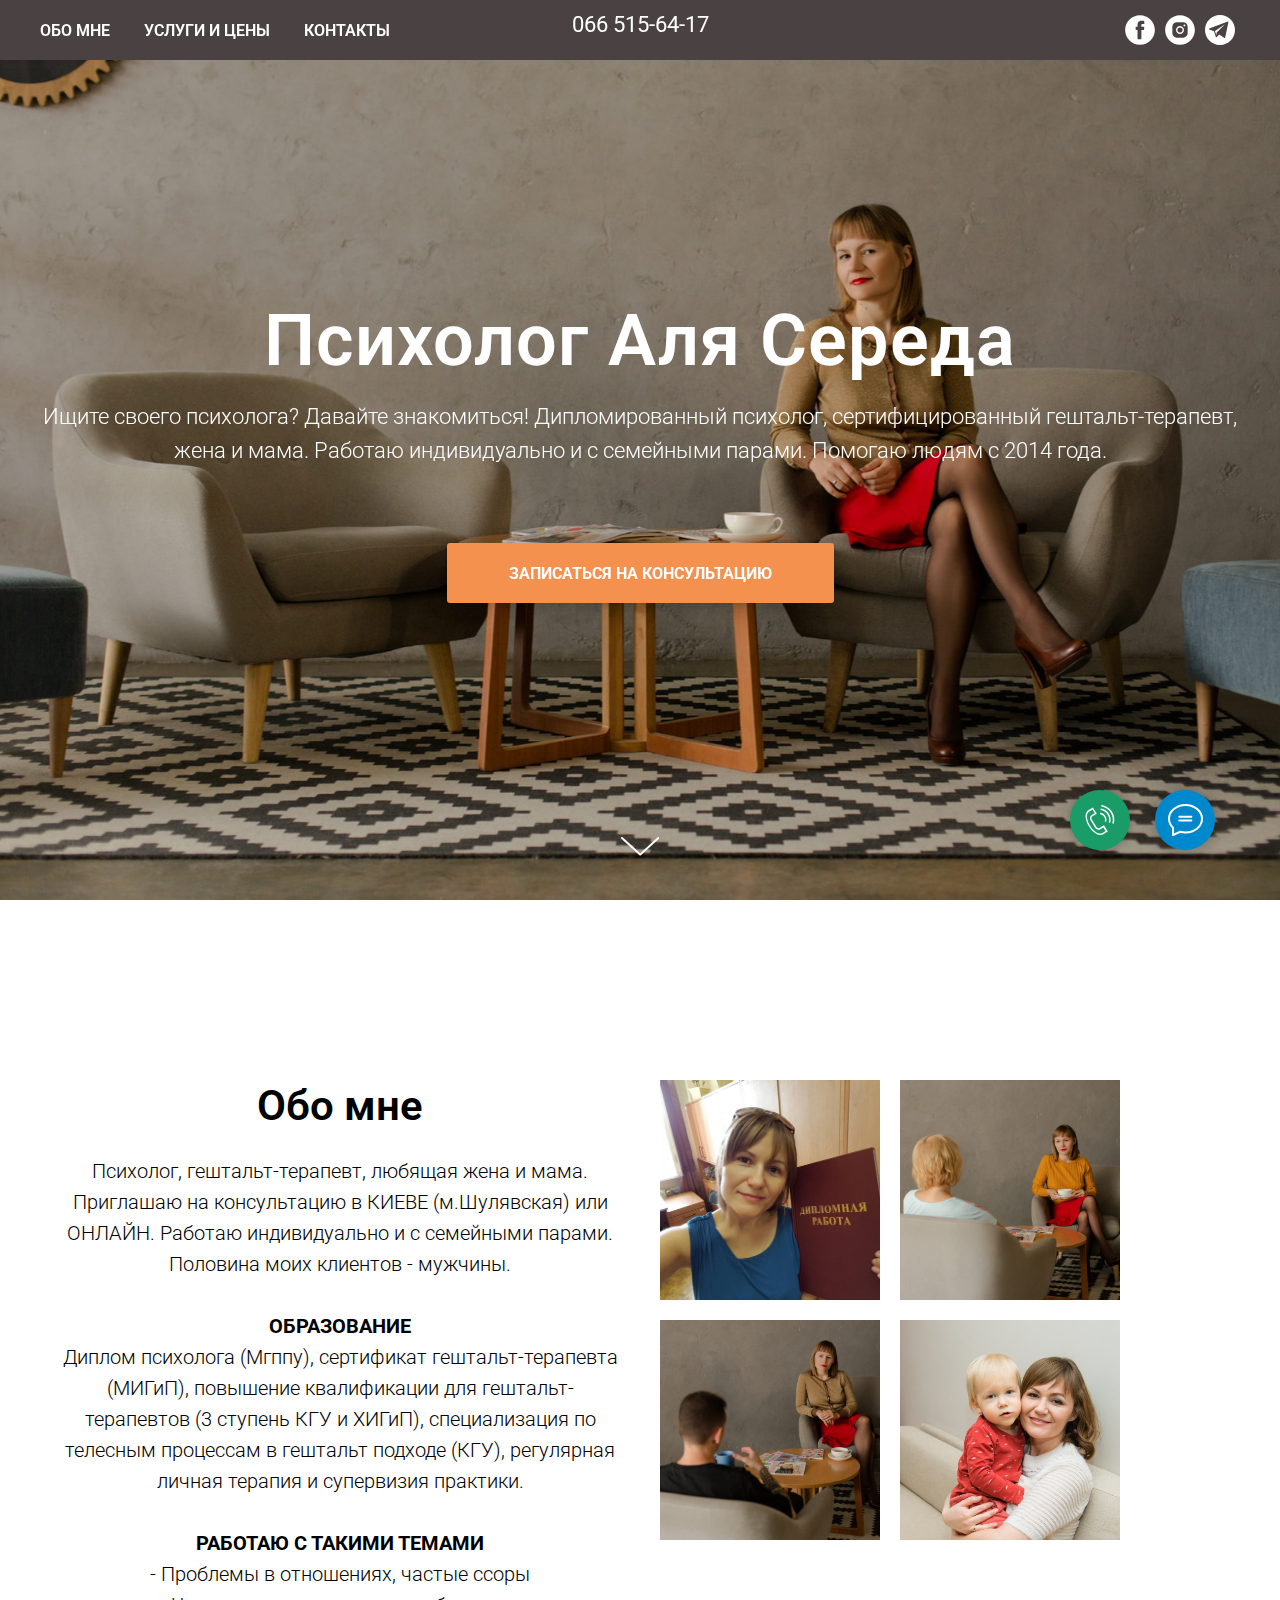
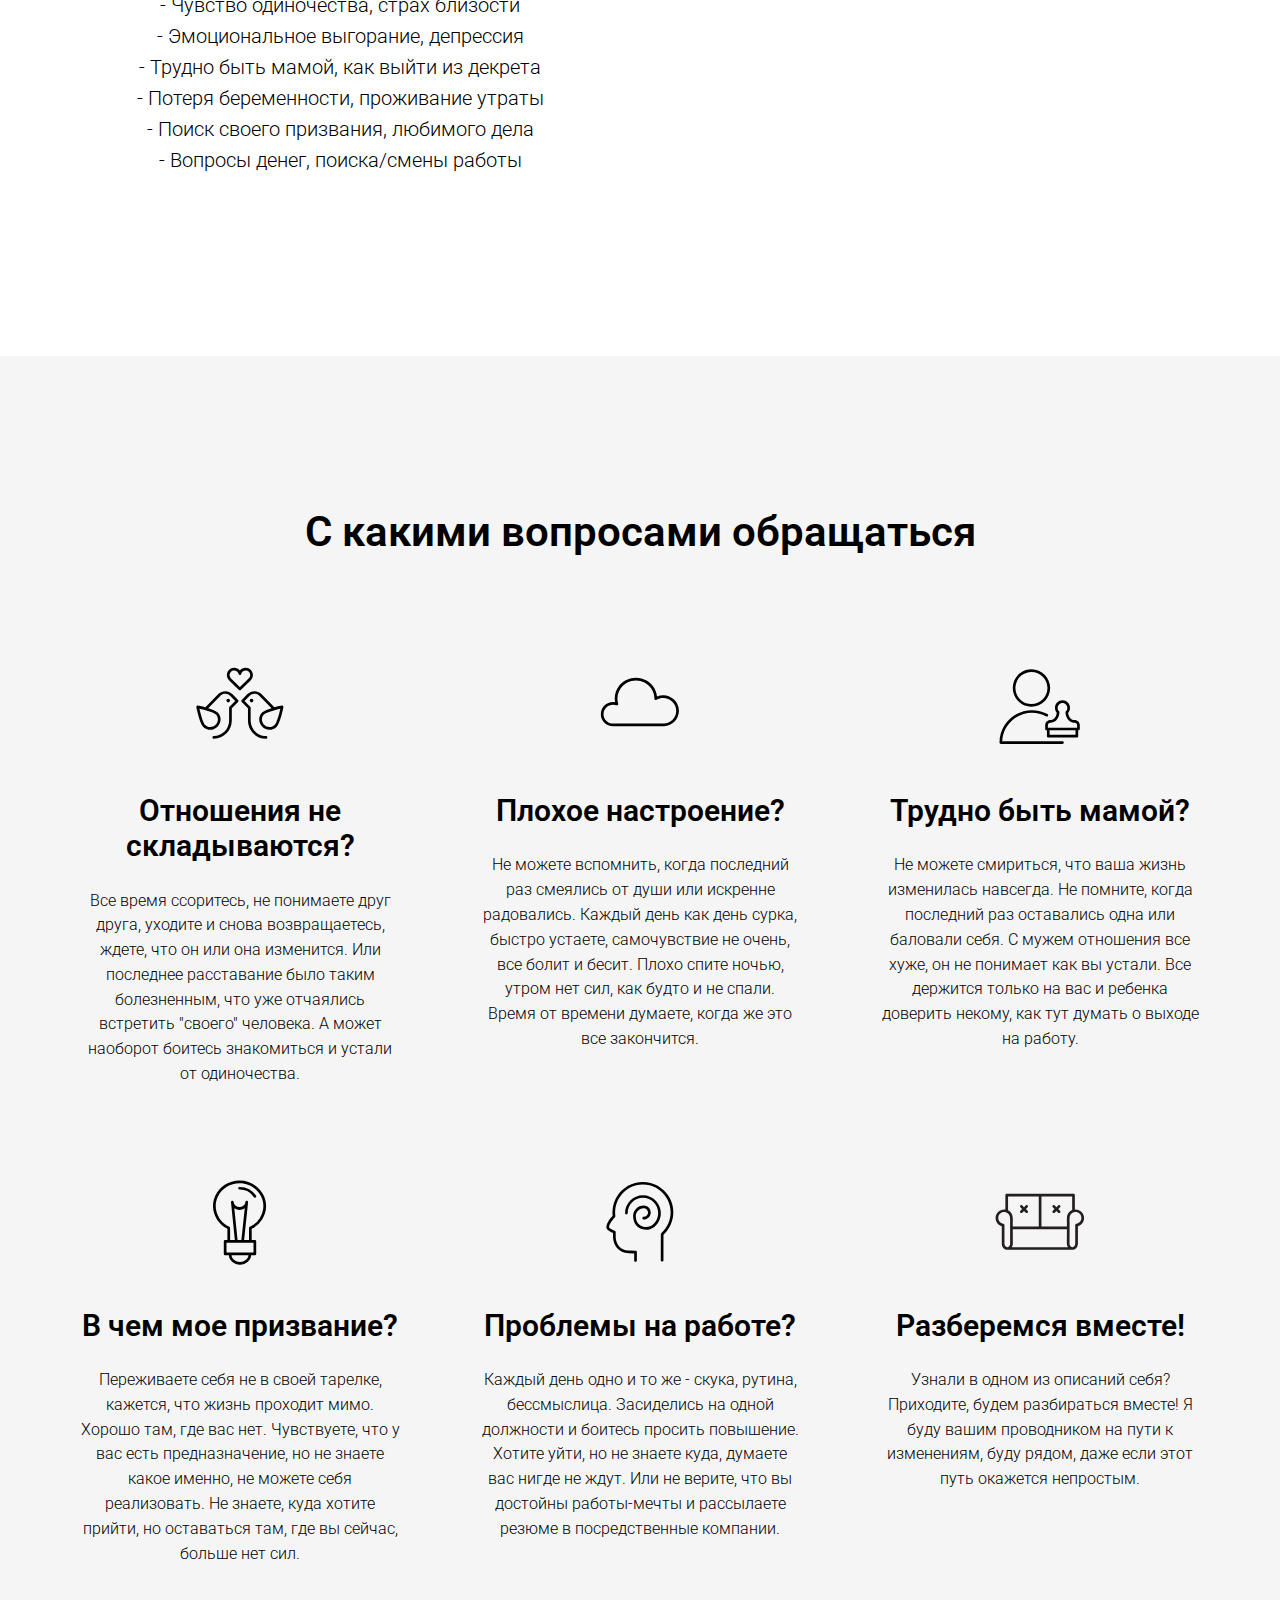
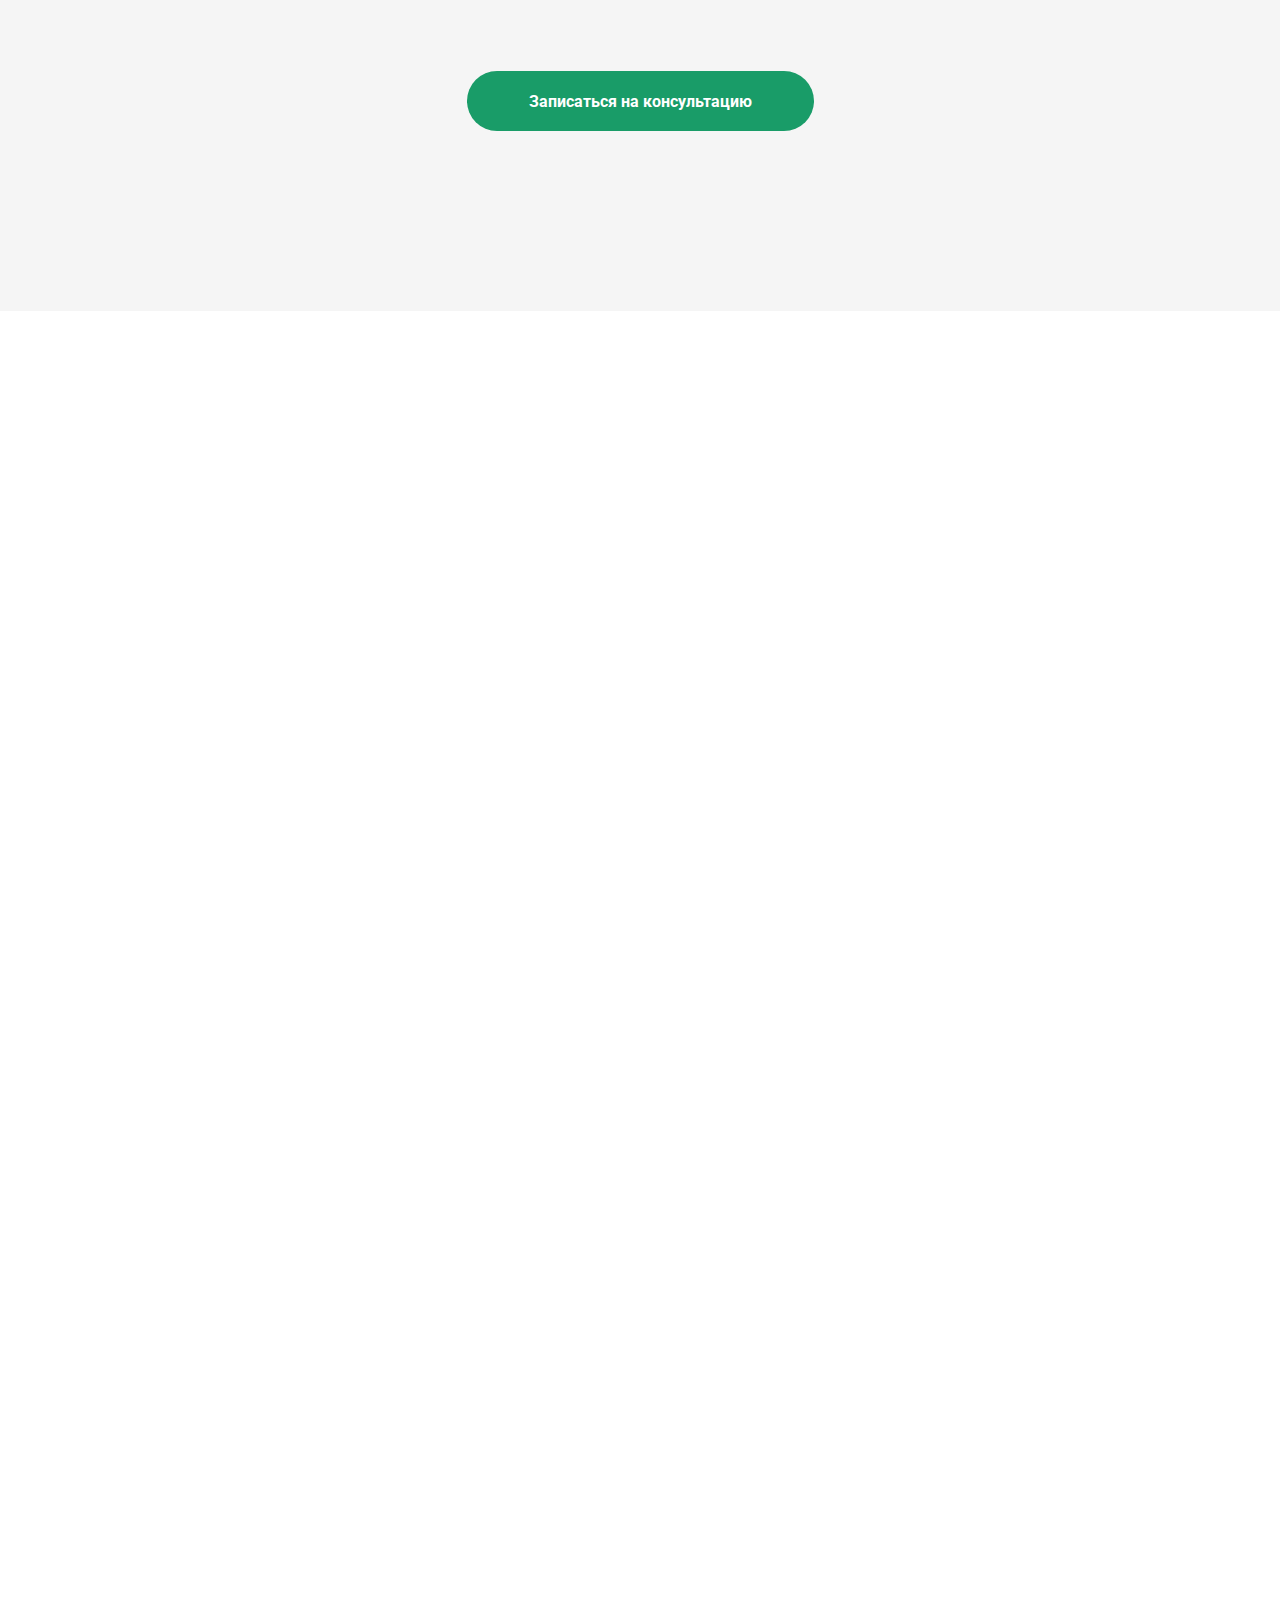
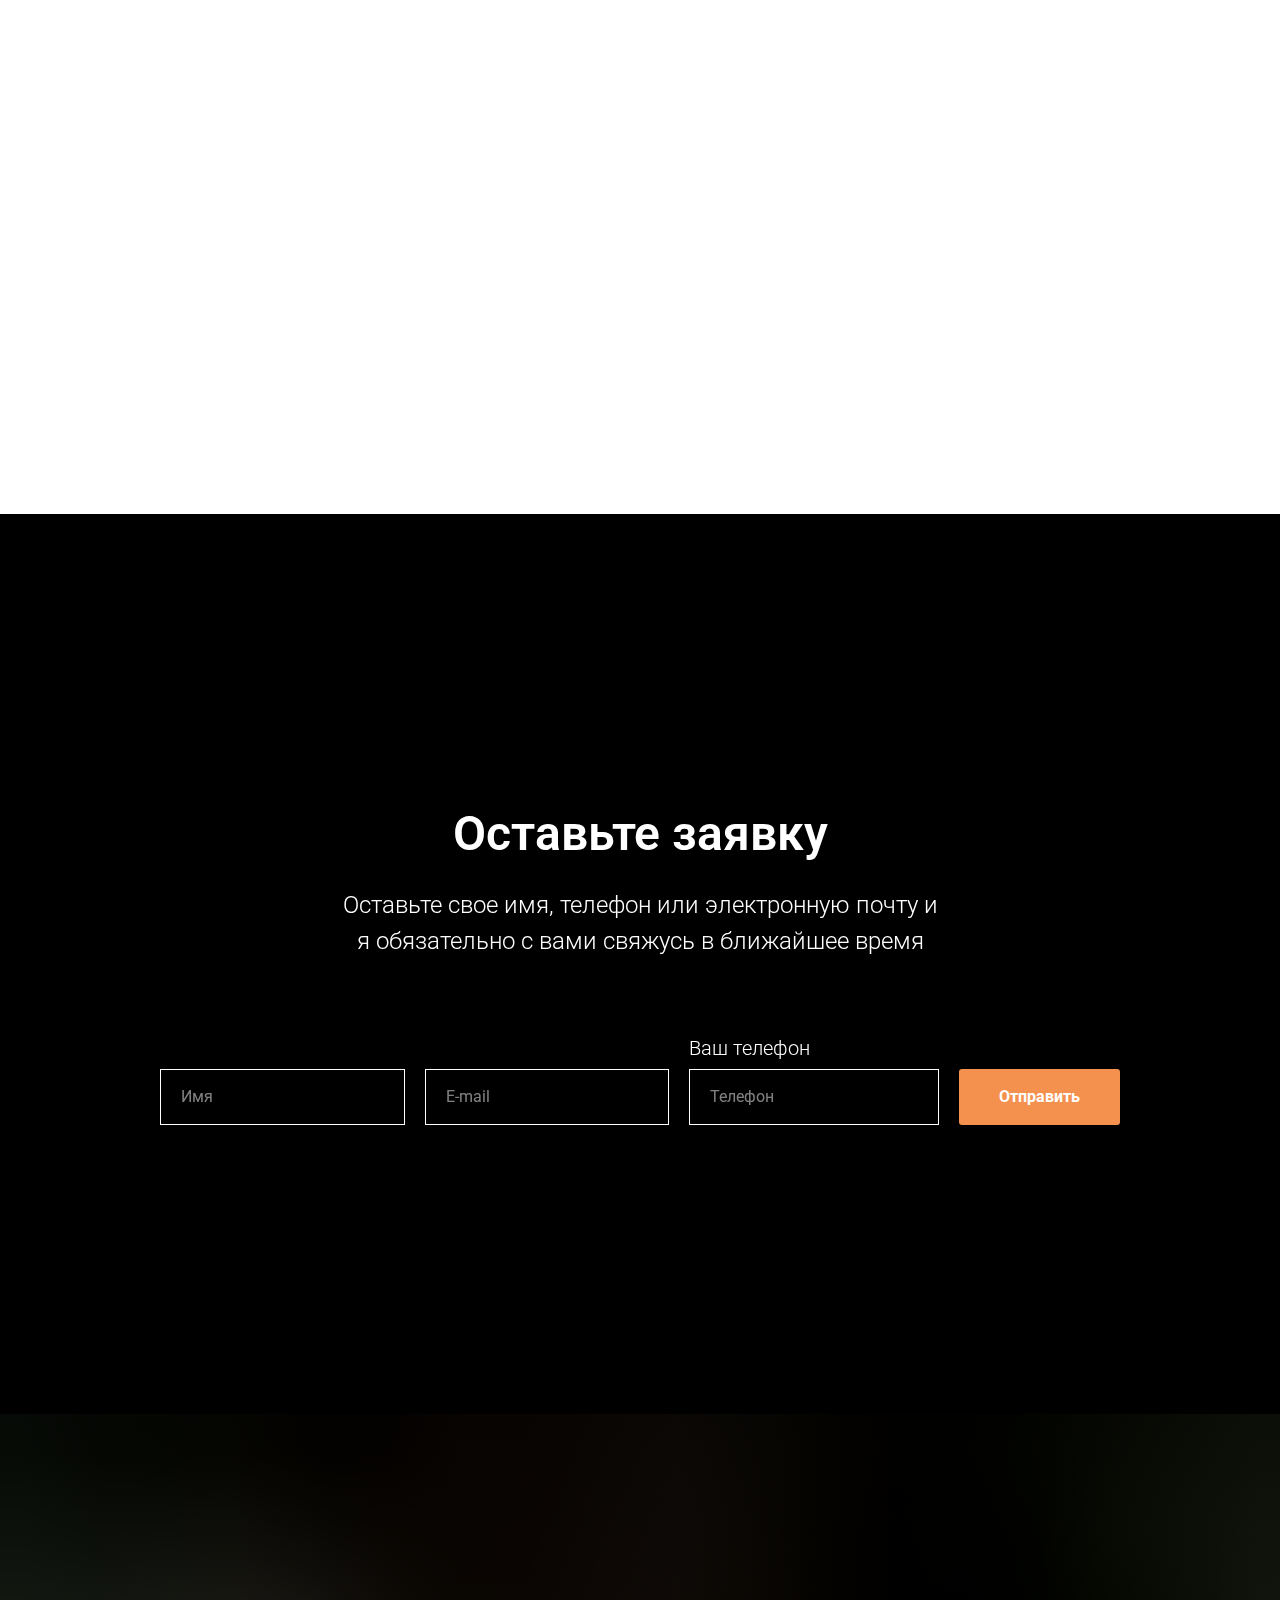
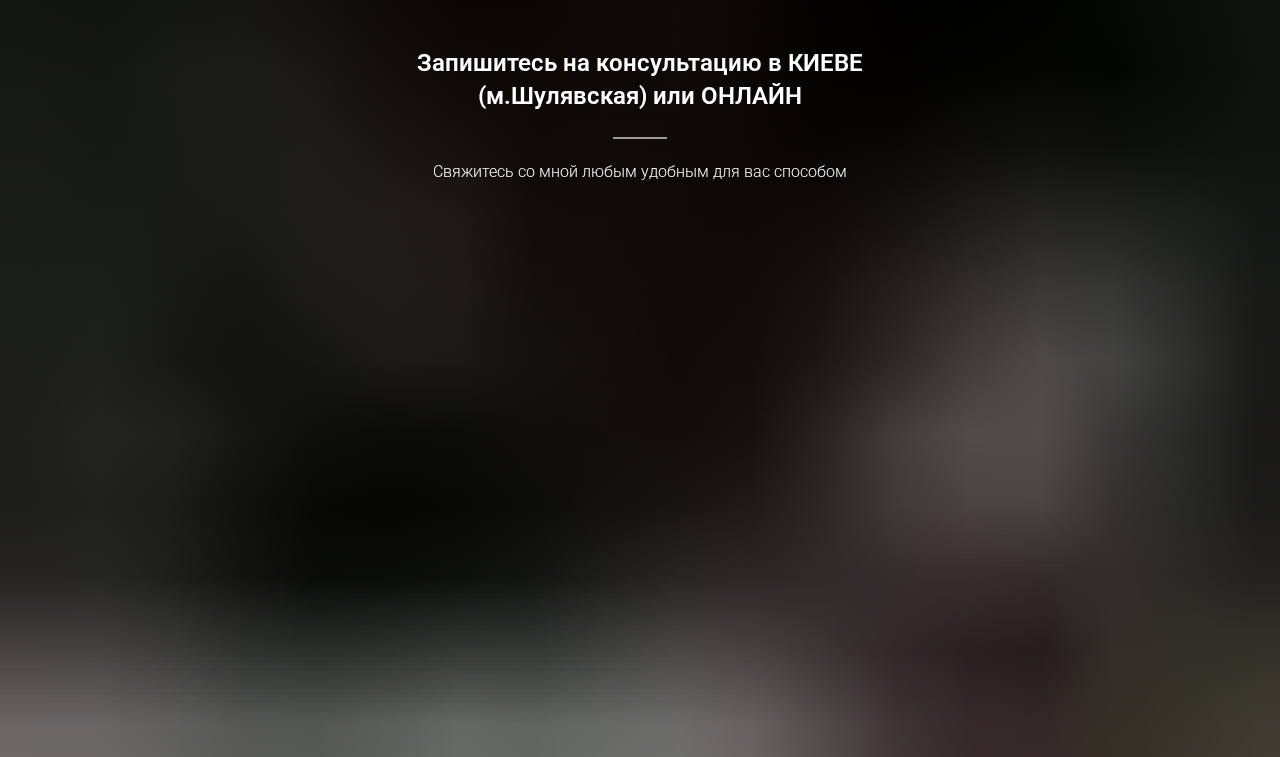
==== commit e0e8c9a7: "Update index.html" ====
--- a/index.html
+++ b/index.html
@@ -81,15 +81,5 @@
 #allrecords .t-name:not(.t-feed__parts-switch-btn) a:not(.t794__typo):not(.t-menusub__link-item),
 #allrecords .t-uptitle a{ color: inherit; font-weight: inherit; border-bottom: 2px solid #f5914f; -webkit-box-shadow: inset 0px -1px 0px 0px #f5914f; -moz-box-shadow: inset 0px -1px 0px 0px #f5914f; box-shadow: inset 0px -1px 0px 0px #f5914f;
 }</style></div><div id="rec318286745" class="r t-rec" style=" " data-animationappear="off" data-record-type="131" ><!-- T123 --><div class="t123" ><div class="t-container_100 "><div class="t-width t-width_100 ">
-			<!--LiveInternet counter--><a href="https://www.liveinternet.ru/click"
-target="_blank"><img id="licntADDF" width="31" height="31" style="border:0" 
-title="LiveInternet"
-src="[data-uri]"
-alt=""/></a><script>(function(d,s){d.getElementById("licntADDF").src=
-"https://counter.yadro.ru/hit?t44.5;r"+escape(d.referrer)+
-((typeof(s)=="undefined")?"":";s"+s.width+"*"+s.height+"*"+
-(s.colorDepth?s.colorDepth:s.pixelDepth))+";u"+escape(d.URL)+
-";h"+escape(d.title.substring(0,150))+";"+Math.random()})
-(document,screen)</script><!--/LiveInternet-->
-			 
-			</div> </div></div></div></div><!--/allrecords--><!-- Tilda copyright. Don't remove this line --><div class="t-tildalabel " id="tildacopy" data-tilda-sign="1781145#8072774"><a href="https://tilda.cc/?upm=1781145" class="t-tildalabel__link"><div class="t-tildalabel__wrapper"><div class="t-tildalabel__txtleft">Made on </div><div class="t-tildalabel__wrapimg"><img src="images/tildacopy.png" class="t-tildalabel__img"></div><div class="t-tildalabel__txtright">Tilda</div></div></a></div><!-- Stat --><script type="text/javascript">if (! window.mainTracker) { window.mainTracker = 'tilda'; }	window.tildastatscroll='yes';	setTimeout(function(){	(function (d, w, k, o, g) { var n=d.getElementsByTagName(o)[0],s=d.createElement(o),f=function(){n.parentNode.insertBefore(s,n);}; s.type = "text/javascript"; s.async = true; s.key = k; s.id = "tildastatscript"; s.src=g; if (w.opera=="[object Opera]") {d.addEventListener("DOMContentLoaded", f, false);} else { f(); } })(document, window, '994679d31ca2bbea582581d1c4b65bd9','script','js/tilda-stat-1.0.min.js');	}, 2000);</script><!-- Rating Mail.ru counter --><script type="text/javascript" data-tilda-cookie-type="analytics">setTimeout(function(){	var _tmr = window._tmr || (window._tmr = []);	_tmr.push({id: "3217794", type: "pageView", start: (new Date()).getTime()});	window.mainMailruId = '3217794';	(function (d, w, id) { if (d.getElementById(id)) {return;} var ts = d.createElement("script"); ts.type = "text/javascript"; ts.async = true; ts.id = id; ts.src = "https://top-fwz1.mail.ru/js/code.js"; var f = function () {var s = d.getElementsByTagName("script")[0]; s.parentNode.insertBefore(ts, s);}; if (w.opera == "[object Opera]") { d.addEventListener("DOMContentLoaded", f, false); } else { f(); }	})(document, window, "topmailru-code");	}, 2000);</script><noscript><img src="https://top-fwz1.mail.ru/counter?id=3217794;js=na" style="border:0;position:absolute;left:-9999px;width:1px;height:1px" alt="Top.Mail.Ru" /></noscript><!-- //Rating Mail.ru counter --><!-- Google Tag Manager (noscript) --><noscript><iframe src="https://www.googletagmanager.com/ns.html?id=GTM-NX2RBJX" height="0" width="0" style="display:none;visibility:hidden"></iframe></noscript><!-- End Google Tag Manager (noscript) --></body></html>
+			
+			
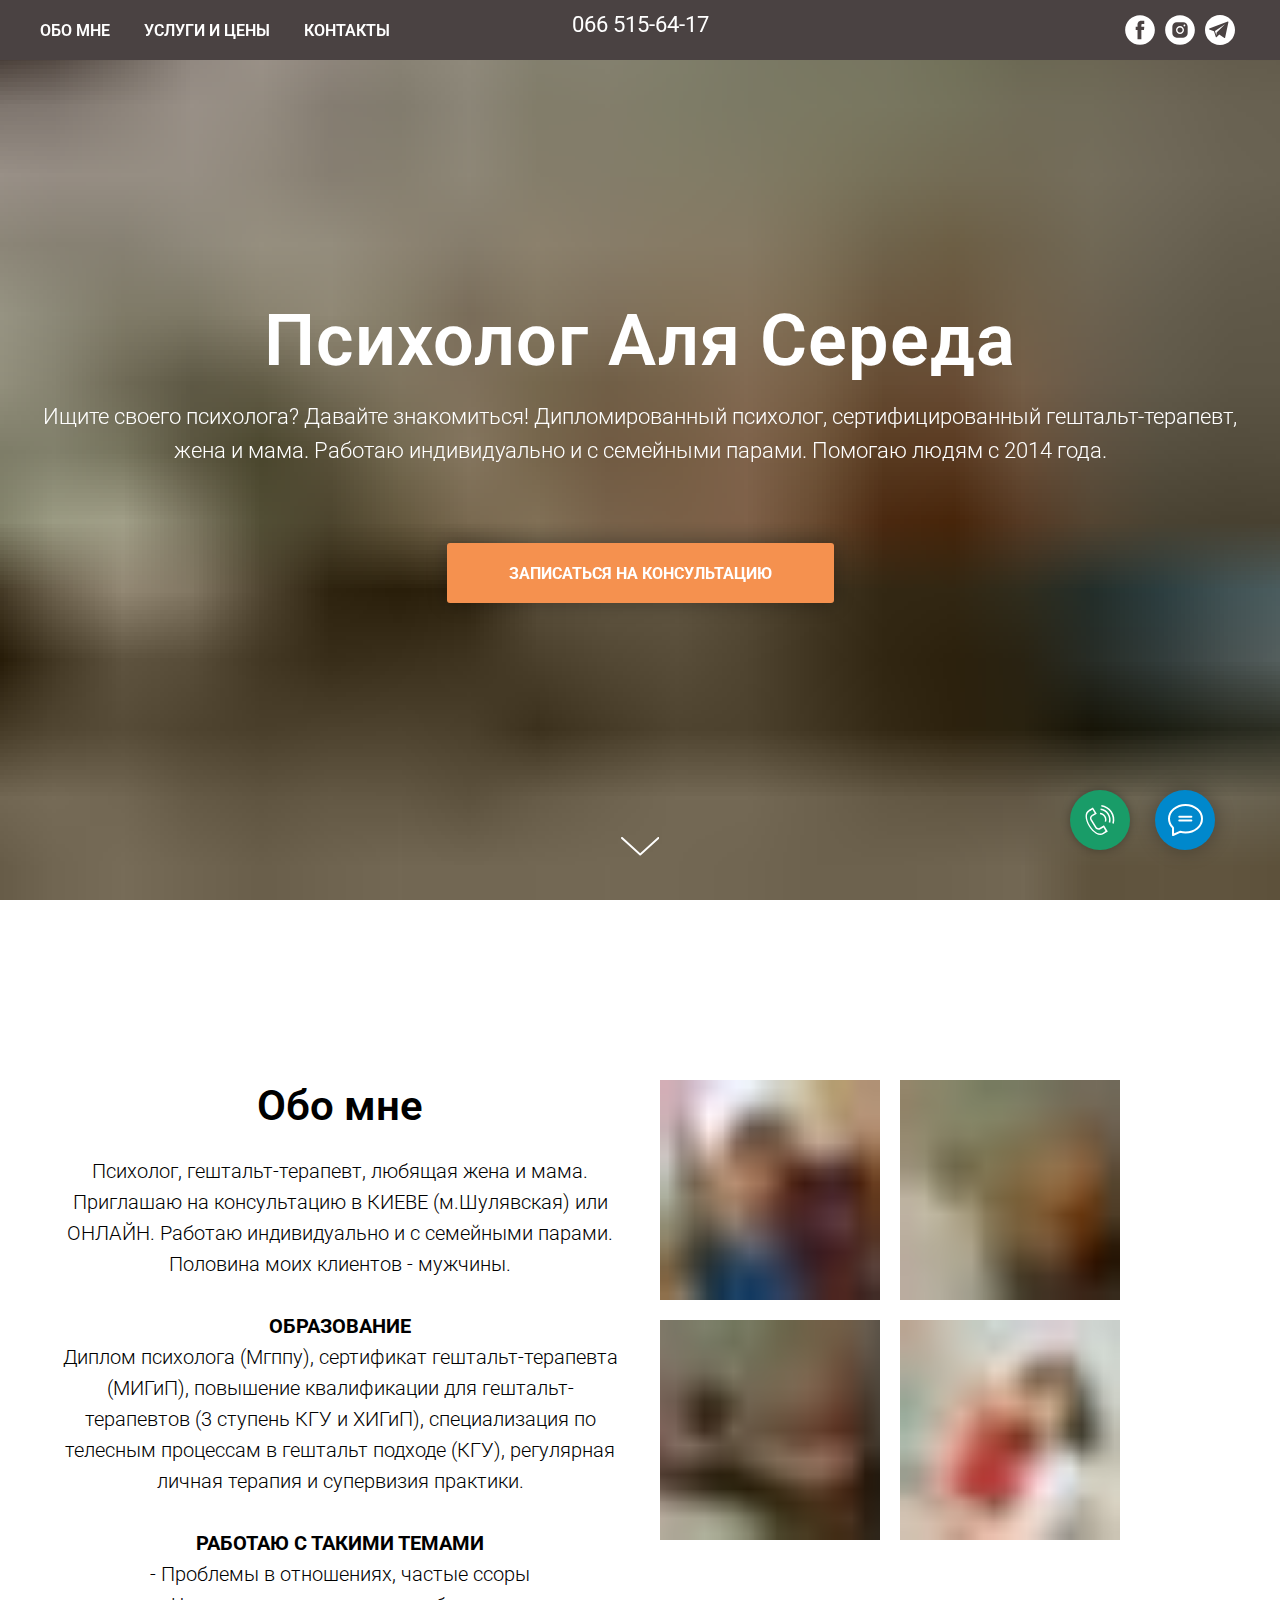
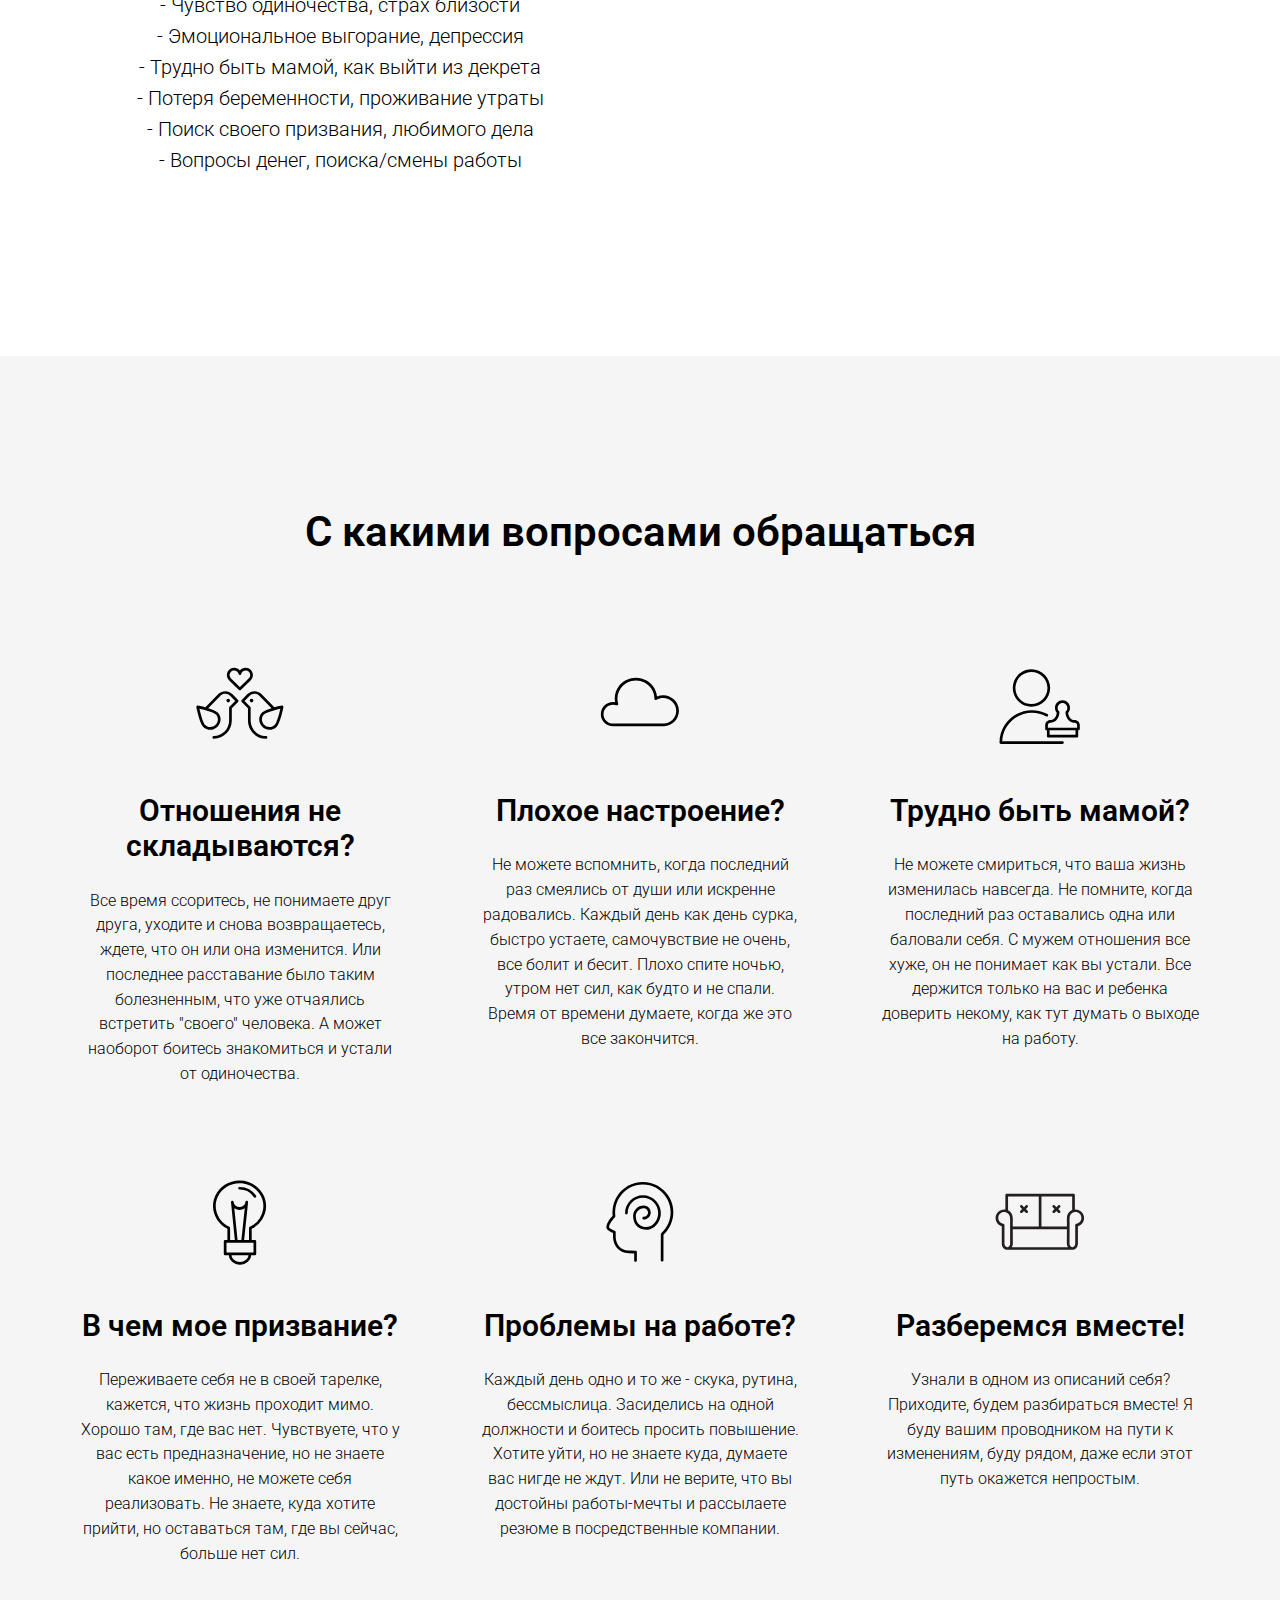
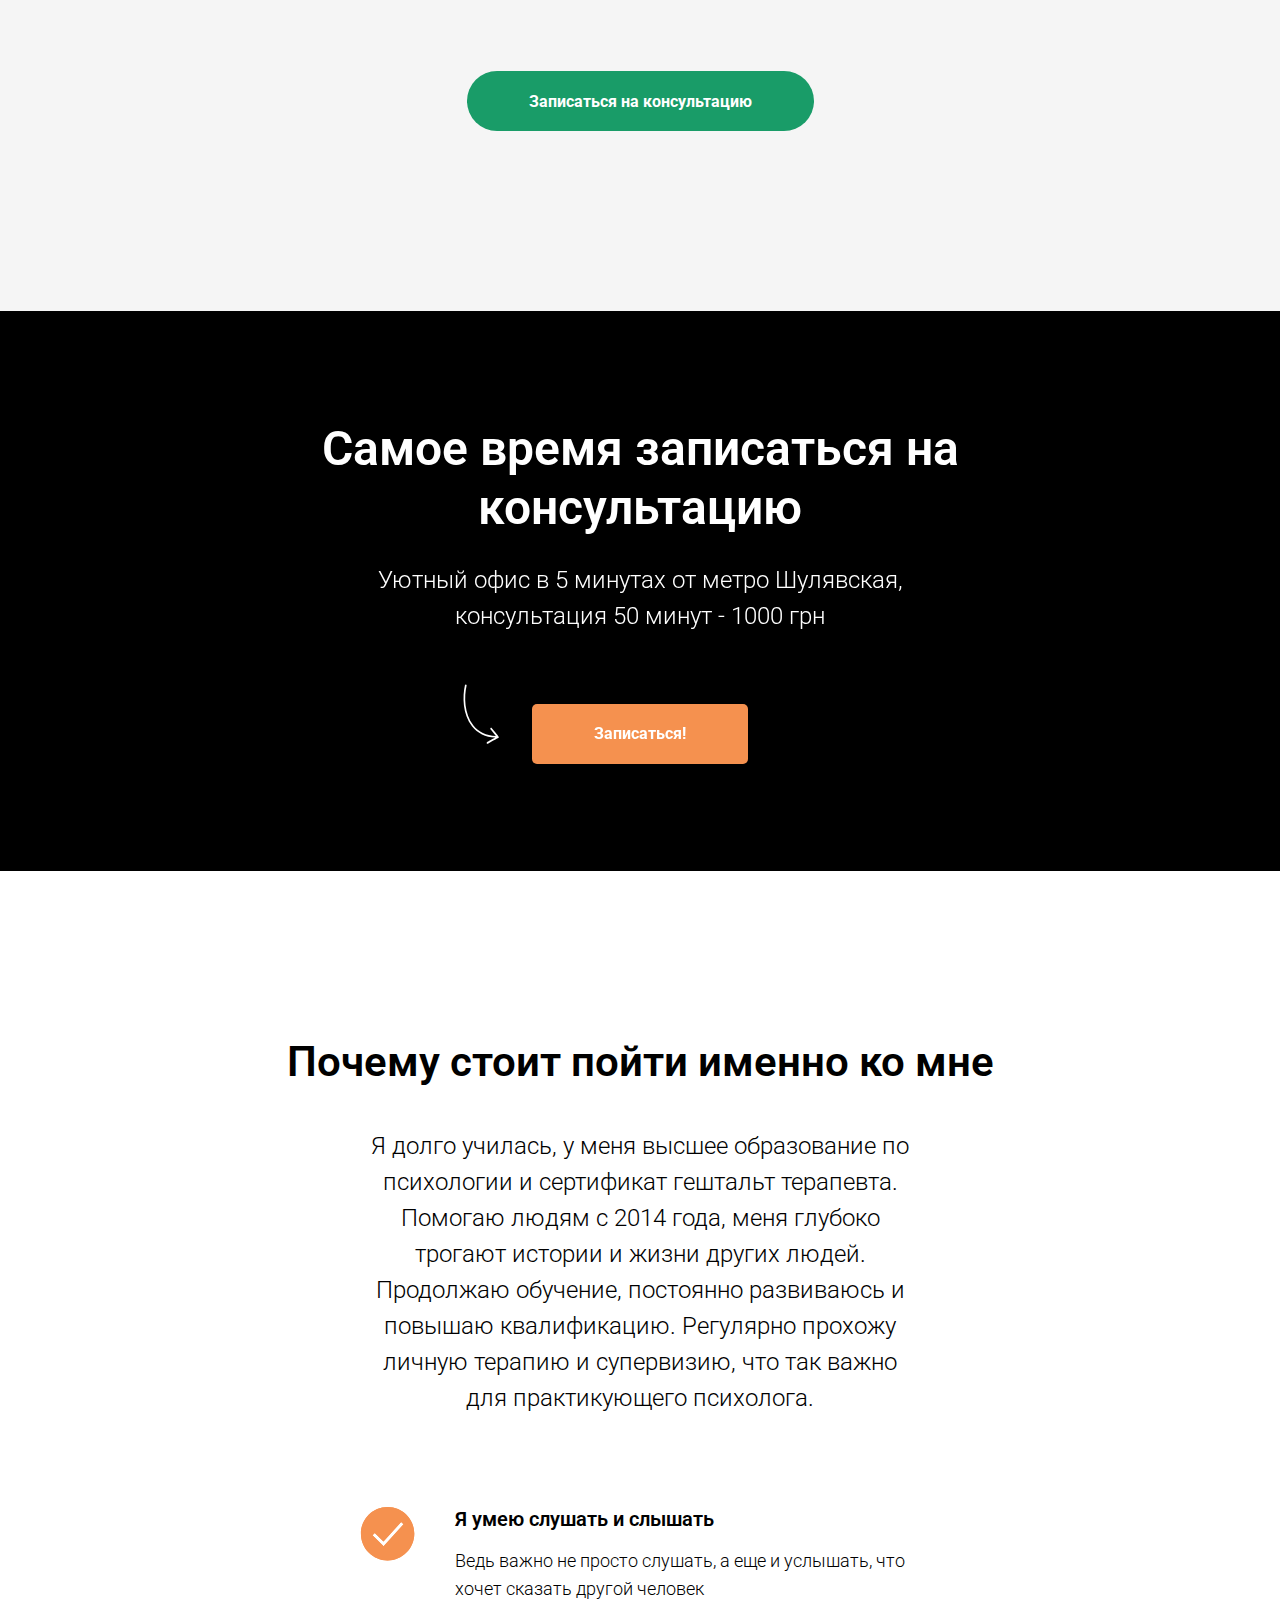
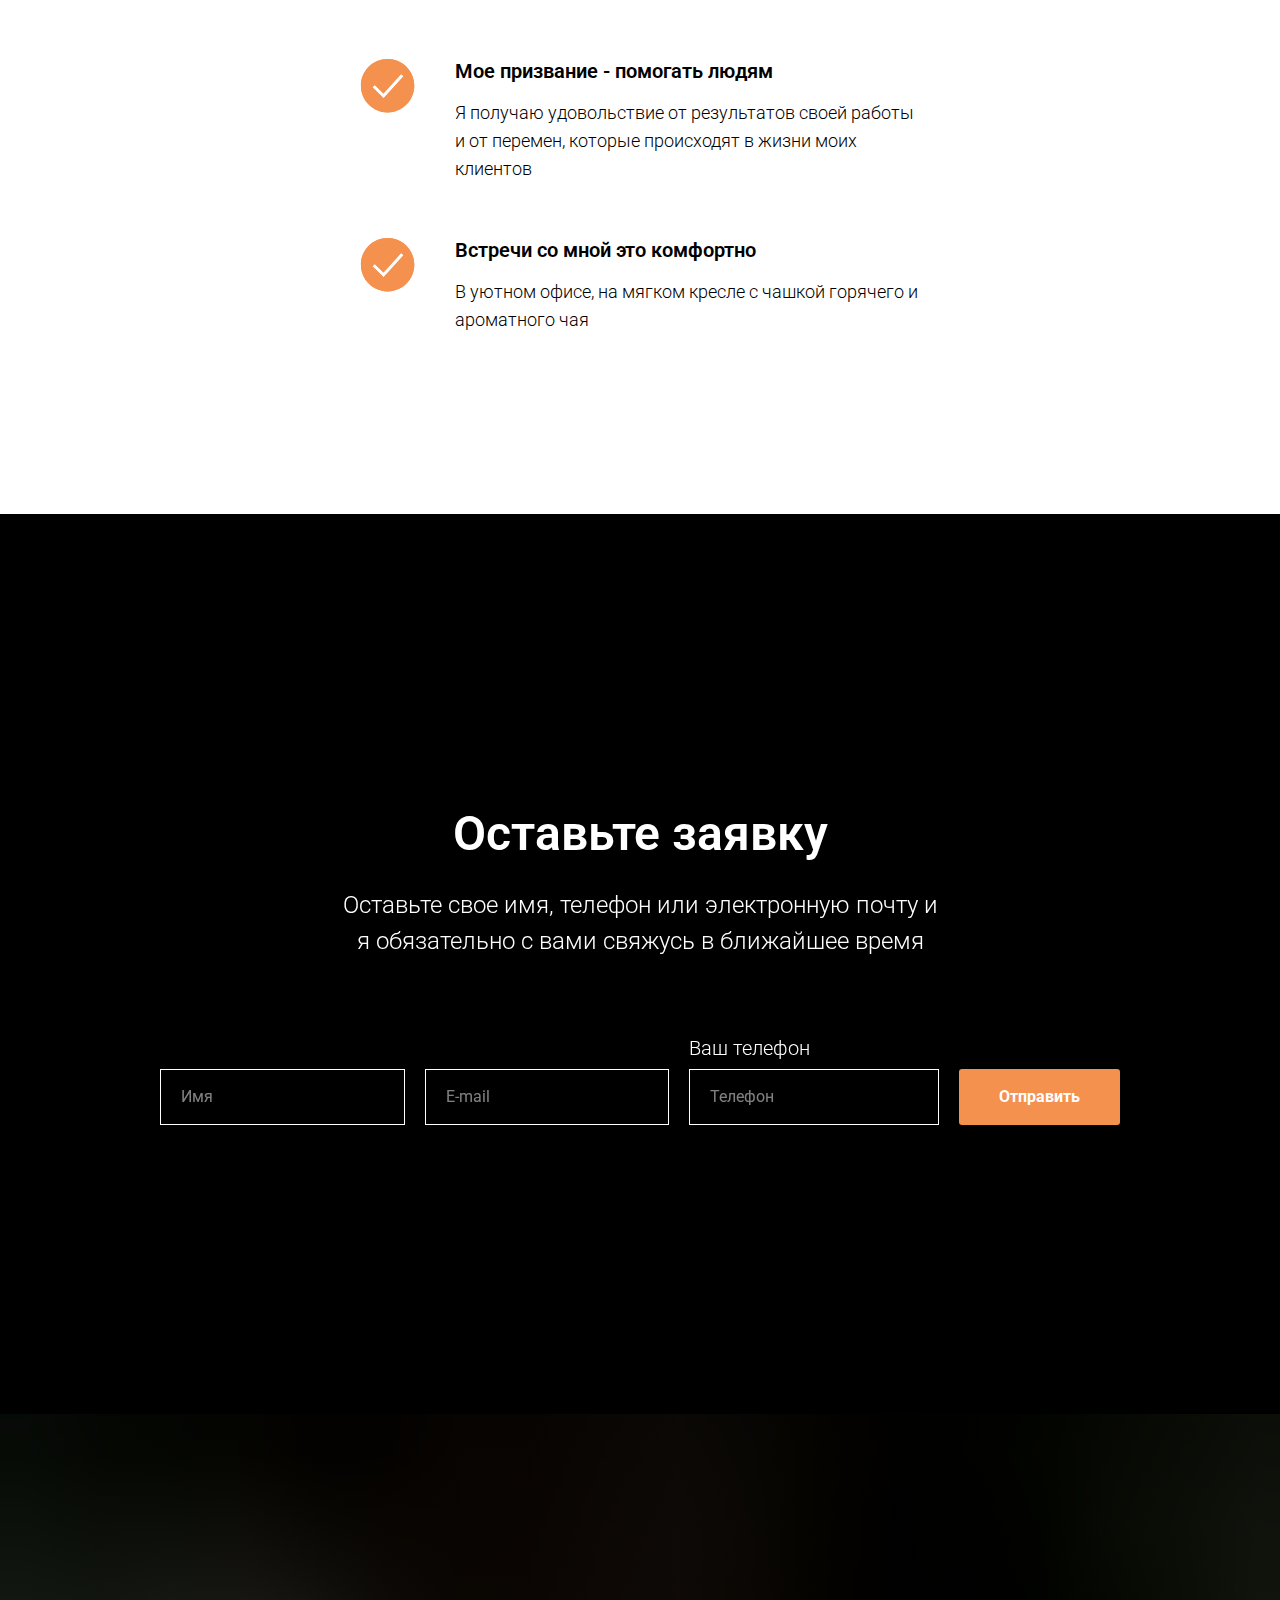
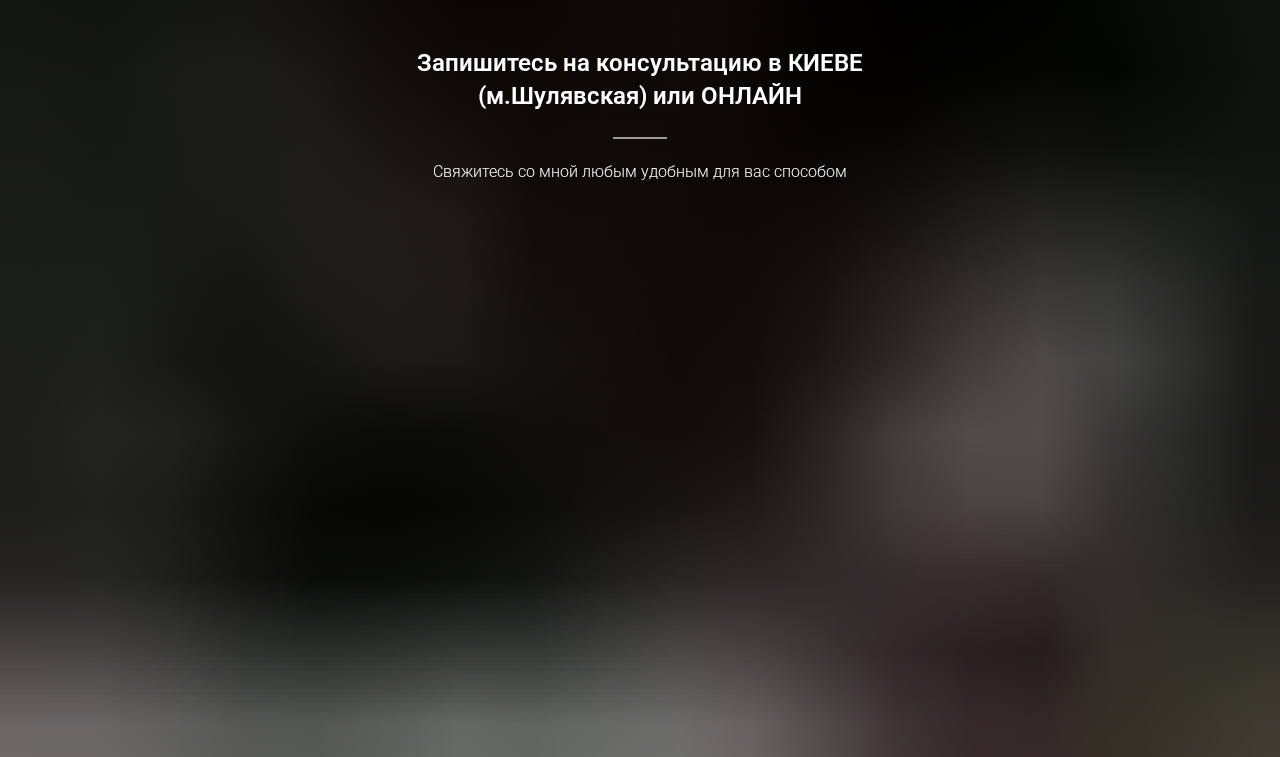
==== commit 3951e222: "Update index.html" ====
--- a/index.html
+++ b/index.html
@@ -1,4 +1,4 @@
-<!DOCTYPE html><html lang="ru"> <head><meta charset="utf-8" /><meta http-equiv="Content-Type" content="text/html; charset=utf-8" /><meta name="viewport" content="width=device-width, initial-scale=1.0" /><meta name="google-site-verification" content="AQiZdZLZB5bSzadBOx0NJYxa_UcF7WDVbw5_yuqaKsw" /><!--metatextblock--><title>Психолог Аля Середа</title><meta name="description" content="Тут вы можете записаться на консультацию к психологу Киеве или онлайн. Это именно то, что вам нужно при депрессии, семейных или рабочих проблемах" /><meta name="keywords" content="психолог киев, семейный психолог, психолог Аля Середа" /><meta property="og:url" content="https://alyasereda.com" /><meta property="og:title" content="Психолог Аля Середа" /><meta property="og:description" content="Тут вы можете записаться на консультацию к психологу Киеве или онлайн. Это именно то, что вам нужно при депрессии, семейных или рабочих проблемах" /><meta property="og:type" content="website" /><meta property="og:image" content="images/tild6432-6535-4733-b364-393765363735__-__resize__504x__img_9699_s__.jpg" /><link rel="canonical" href="https://alyasereda.com"><!--/metatextblock--><meta property="fb:app_id" content="257953674358265" /><meta name="format-detection" content="telephone=no" /><meta http-equiv="x-dns-prefetch-control" content="on"><link rel="dns-prefetch" href="https://ws.tildacdn.com"><link rel="shortcut icon" href="images/tild3739-3935-4138-a163-363962323061__favicon.ico" type="image/x-icon" /><link rel="apple-touch-icon" href="images/tild3034-3164-4632-a139-613263316333__android-chrome-192x1.png"><link rel="apple-touch-icon" sizes="76x76" href="images/tild3034-3164-4632-a139-613263316333__android-chrome-192x1.png"><link rel="apple-touch-icon" sizes="152x152" href="images/tild3034-3164-4632-a139-613263316333__android-chrome-192x1.png"><link rel="apple-touch-startup-image" href="images/tild3034-3164-4632-a139-613263316333__android-chrome-192x1.png"><meta name="msapplication-TileColor" content="#000000"><meta name="msapplication-TileImage" content="images/tild6436-6664-4865-b866-663563633131__android-chrome-256x2.png"><!-- Assets --><link rel="stylesheet" href="css/tilda-grid-3.0.min.css" type="text/css" media="all" onerror="this.loaderr='y';"/><link rel="stylesheet" href="css/tilda-blocks-2.14.css?t=1648021868" type="text/css" media="all" onerror="this.loaderr='y';" /><link rel="preconnect" href="https://fonts.gstatic.com"><link href="https://fonts.googleapis.com/css2?family=Roboto:wght@300;400;500;700&subset=latin,cyrillic&display=swap" rel="stylesheet"><link rel="stylesheet" href="css/tilda-animation-1.0.min.css" type="text/css" media="all" onerror="this.loaderr='y';" /><link rel="stylesheet" href="css/tilda-menusub-1.0.min.css" type="text/css" media="print" onload="this.media='all';" onerror="this.loaderr='y';" /><noscript><link rel="stylesheet" href="css/tilda-menusub-1.0.min.css" type="text/css" media="all" /></noscript><link rel="stylesheet" href="css/tilda-cover-1.0.min.css" type="text/css" media="all" onerror="this.loaderr='y';" /><link rel="stylesheet" href="css/tilda-forms-1.0.min.css" type="text/css" media="all" onerror="this.loaderr='y';" /><script src="js/jquery-1.10.2.min.js" onerror="this.loaderr='y';"></script><script src="js/tilda-scripts-3.0.min.js" onerror="this.loaderr='y';"></script><script src="js/tilda-blocks-2.7.js?t=1648021868" onerror="this.loaderr='y';"></script><script src="js/lazyload-1.3.min.js" charset="utf-8" async onerror="this.loaderr='y';"></script><script src="js/tilda-animation-1.0.min.js" charset="utf-8" async onerror="this.loaderr='y';"></script><script src="js/tilda-cover-1.0.min.js" charset="utf-8" async onerror="this.loaderr='y';"></script><script src="js/tilda-events-1.0.min.js" charset="utf-8" async onerror="this.loaderr='y';"></script><script src="js/tilda-menusub-1.0.min.js" charset="utf-8" async onerror="this.loaderr='y';"></script><script src="js/tilda-forms-1.0.min.js" charset="utf-8" async onerror="this.loaderr='y';"></script><script type='application/ld+json'>
+<!DOCTYPE html><html lang="ru"> <head><meta charset="utf-8" /><meta http-equiv="Content-Type" content="text/html; charset=utf-8" /><meta name="viewport" content="width=device-width, initial-scale=1.0" /><meta name="google-site-verification" content="AQiZdZLZB5bSzadBOx0NJYxa_UcF7WDVbw5_yuqaKsw" /><!--metatextblock--><title>Психолог Аля Середа</title><meta name="description" content="Тут вы можете записаться на консультацию к психологу Киеве или онлайн. Это именно то, что вам нужно при депрессии, семейных или рабочих проблемах" /><meta name="keywords" content="психолог киев, семейный психолог, психолог Аля Середа" /><meta property="og:url" content="https://alyasereda.com" /><meta property="og:title" content="Психолог Аля Середа" /><meta property="og:description" content="Тут вы можете записаться на консультацию к психологу Киеве или онлайн. Это именно то, что вам нужно при депрессии, семейных или рабочих проблемах" /><meta property="og:type" content="website" /><meta property="og:image" content="images/tild6432-6535-4733-b364-393765363735__-__resize__504x__img_9699_s__.jpg" /><link rel="canonical" href="https://alyasereda.com"><!--/metatextblock--><meta property="fb:app_id" content="257953674358265" /><meta name="format-detection" content="telephone=no" /><meta http-equiv="x-dns-prefetch-control" content="on"><link rel="dns-prefetch" href="https://ws.tildacdn.com"><link rel="shortcut icon" href="images/tild3739-3935-4138-a163-363962323061__favicon.ico" type="image/x-icon" /><link rel="apple-touch-icon" href="images/tild3034-3164-4632-a139-613263316333__android-chrome-192x1.png"><link rel="apple-touch-icon" sizes="76x76" href="images/tild3034-3164-4632-a139-613263316333__android-chrome-192x1.png"><link rel="apple-touch-icon" sizes="152x152" href="images/tild3034-3164-4632-a139-613263316333__android-chrome-192x1.png"><link rel="apple-touch-startup-image" href="images/tild3034-3164-4632-a139-613263316333__android-chrome-192x1.png"><meta name="msapplication-TileColor" content="#000000"><meta name="msapplication-TileImage" content="images/tild6436-6664-4865-b866-663563633131__android-chrome-256x2.png"><!-- Assets --><link rel="stylesheet" href="css/tilda-grid-3.0.min.css" type="text/css" media="all" onerror="this.loaderr='y';"/><link rel="stylesheet" href="css/tilda-blocks-2.14.css?t=1648021868" type="text/css" media="all" onerror="this.loaderr='y';" /><link rel="preconnect" href="https://fonts.gstatic.com"><link href="https://fonts.googleapis.com/css2?family=Roboto:wght@300;400;500;700&subset=latin,cyrillic&display=swap" rel="stylesheet"><link rel="stylesheet" href="css/tilda-animation-1.0.min.css" type="text/css" media="all" onerror="this.loaderr='y';" /><link rel="stylesheet" href="css/tilda-menusub-1.0.min.css" type="text/css" media="print" onload="this.media='all';" onerror="this.loaderr='y';" /><noscript><link rel="stylesheet" href="css/tilda-menusub-1.0.min.css" type="text/css" media="all" /></noscript><link rel="stylesheet" href="css/tilda-cover-1.0.min.css" type="text/css" media="all" onerror="this.loaderr='y';" /><link rel="stylesheet" href="css/tilda-forms-1.0.min.css" type="text/css" media="all" onerror="this.loaderr='y';" /><script src="js/jquery-3.6.0.min.js" onerror="this.loaderr='y';"></script><script src="js/tilda-scripts-3.0.min.js" onerror="this.loaderr='y';"></script><script src="js/tilda-blocks-2.7.js?t=1648021868" onerror="this.loaderr='y';"></script><script src="js/lazyload-1.3.min.js" charset="utf-8" async onerror="this.loaderr='y';"></script><script src="js/tilda-animation-1.0.min.js" charset="utf-8" async onerror="this.loaderr='y';"></script><script src="js/tilda-cover-1.0.min.js" charset="utf-8" async onerror="this.loaderr='y';"></script><script src="js/tilda-events-1.0.min.js" charset="utf-8" async onerror="this.loaderr='y';"></script><script src="js/tilda-menusub-1.0.min.js" charset="utf-8" async onerror="this.loaderr='y';"></script><script src="js/tilda-forms-1.0.min.js" charset="utf-8" async onerror="this.loaderr='y';"></script><script type='application/ld+json'>
 {
   "@context": "http://www.schema.org",
   "@type": "ProfessionalService",
